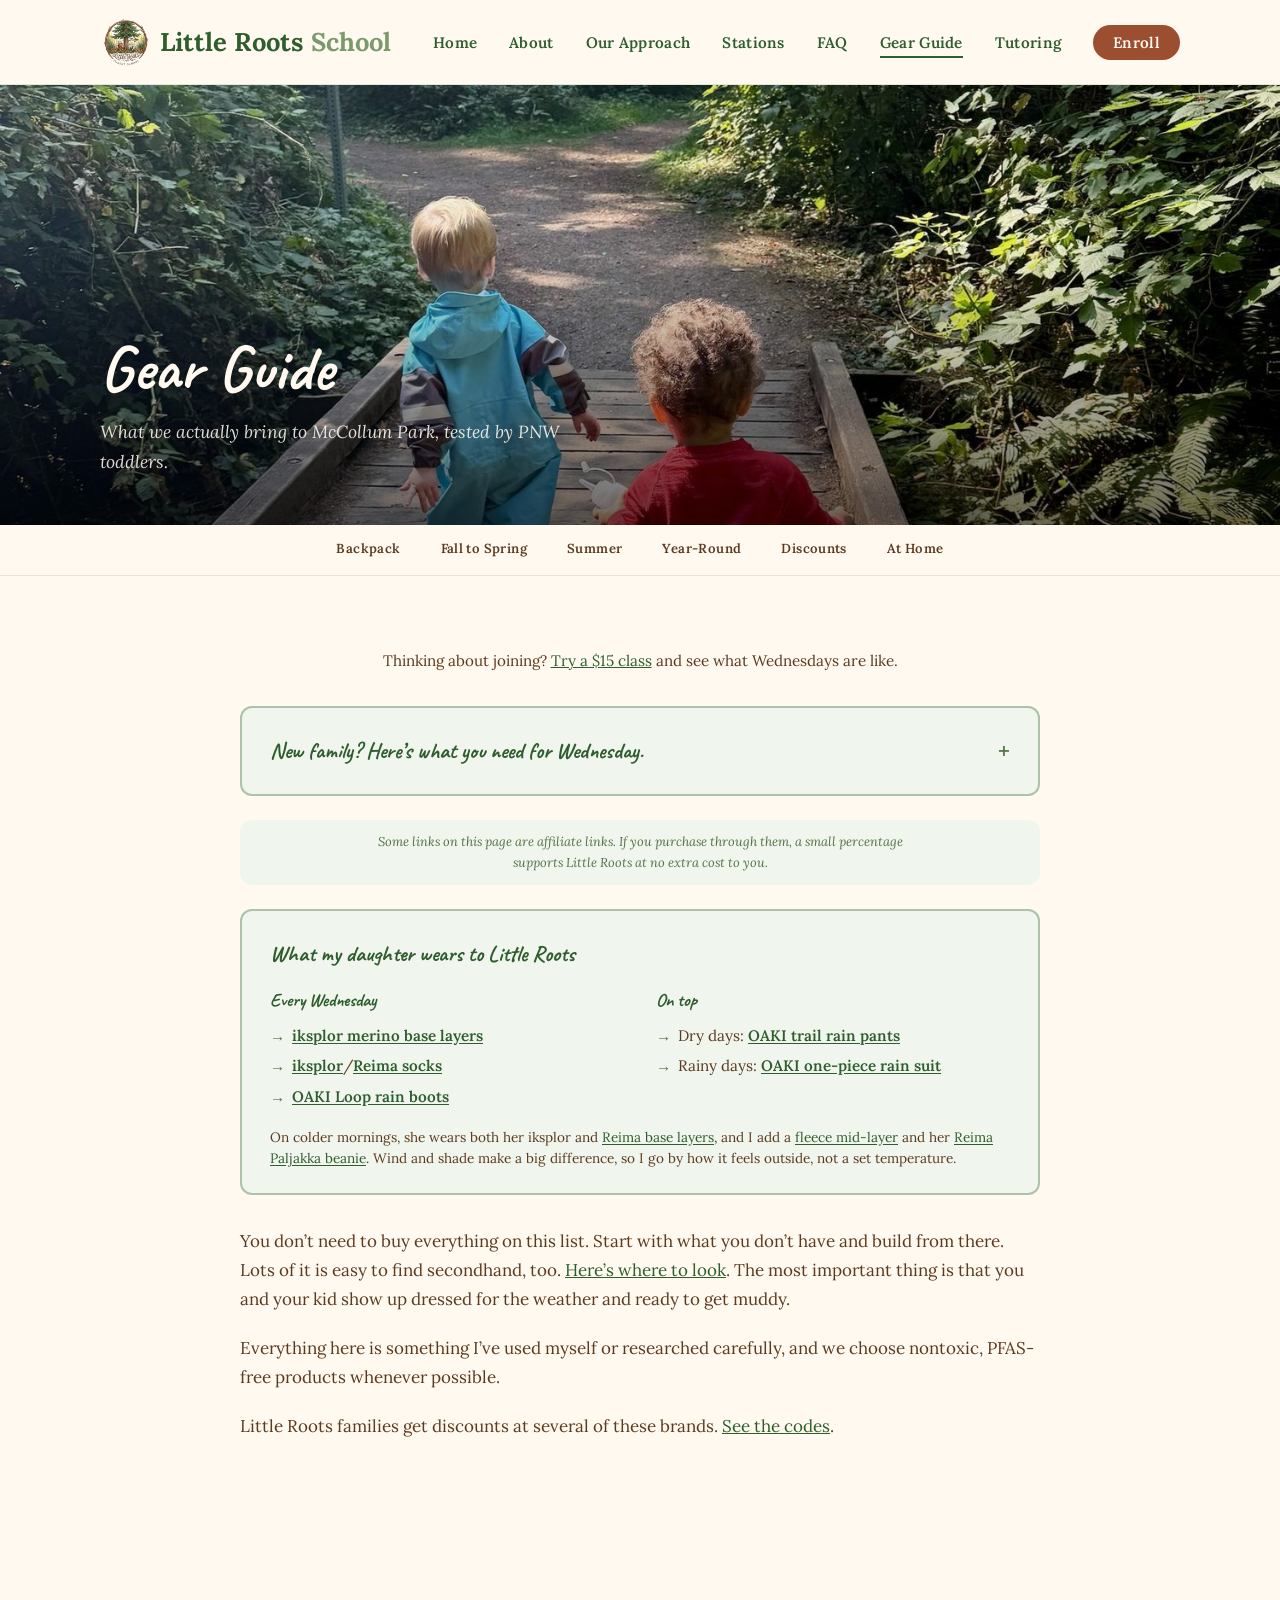
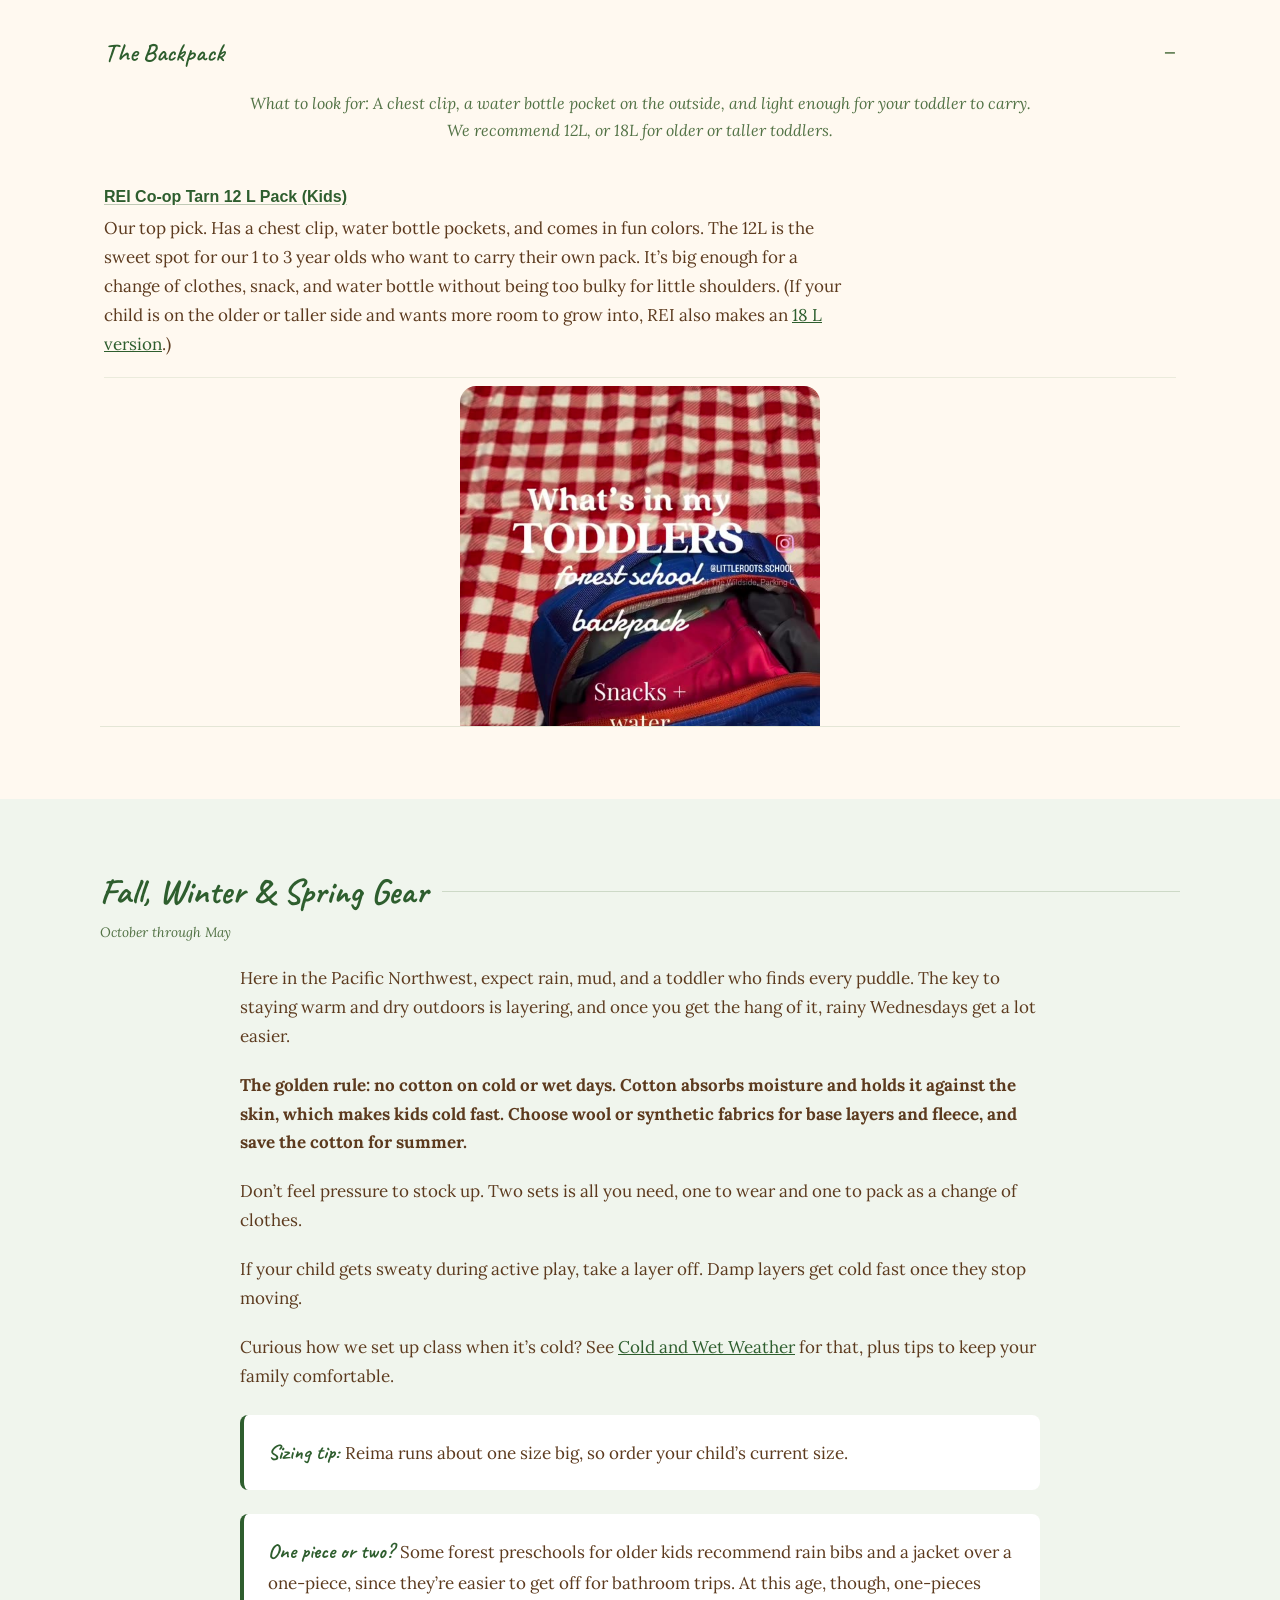
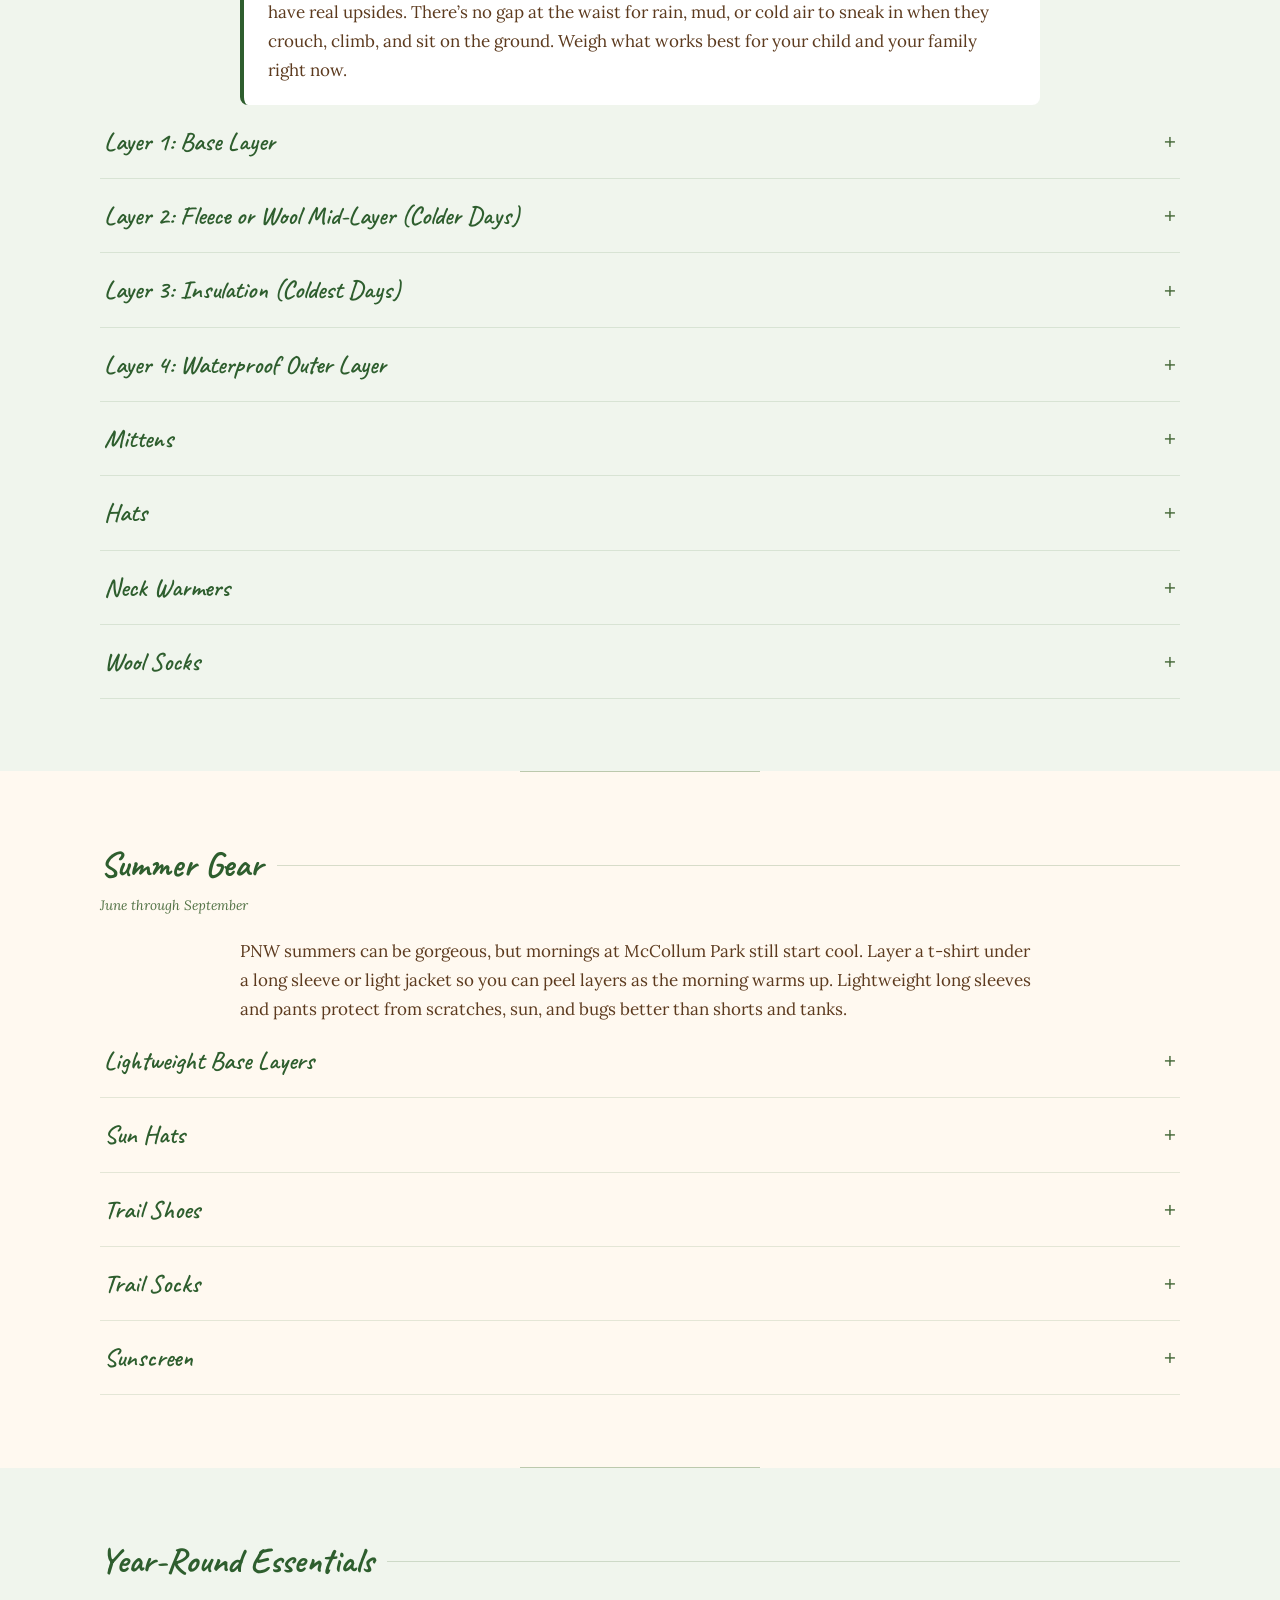
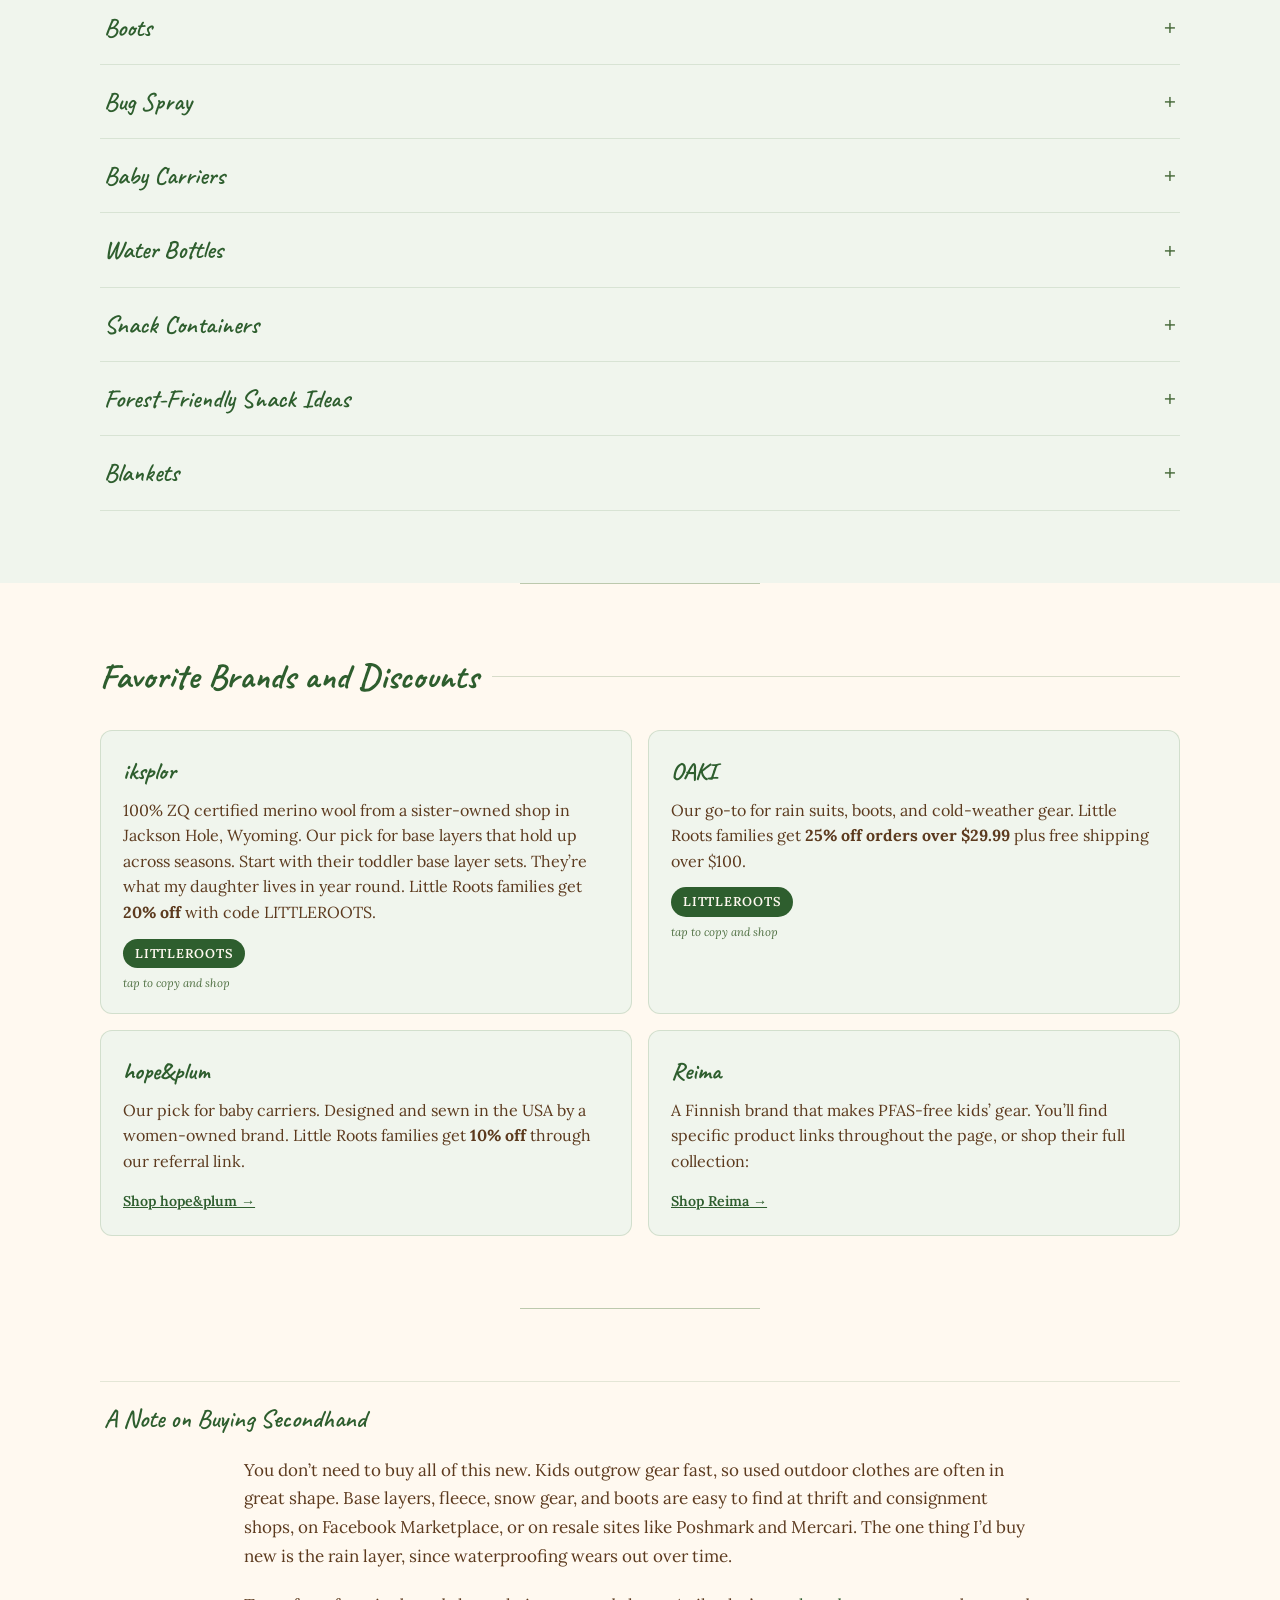
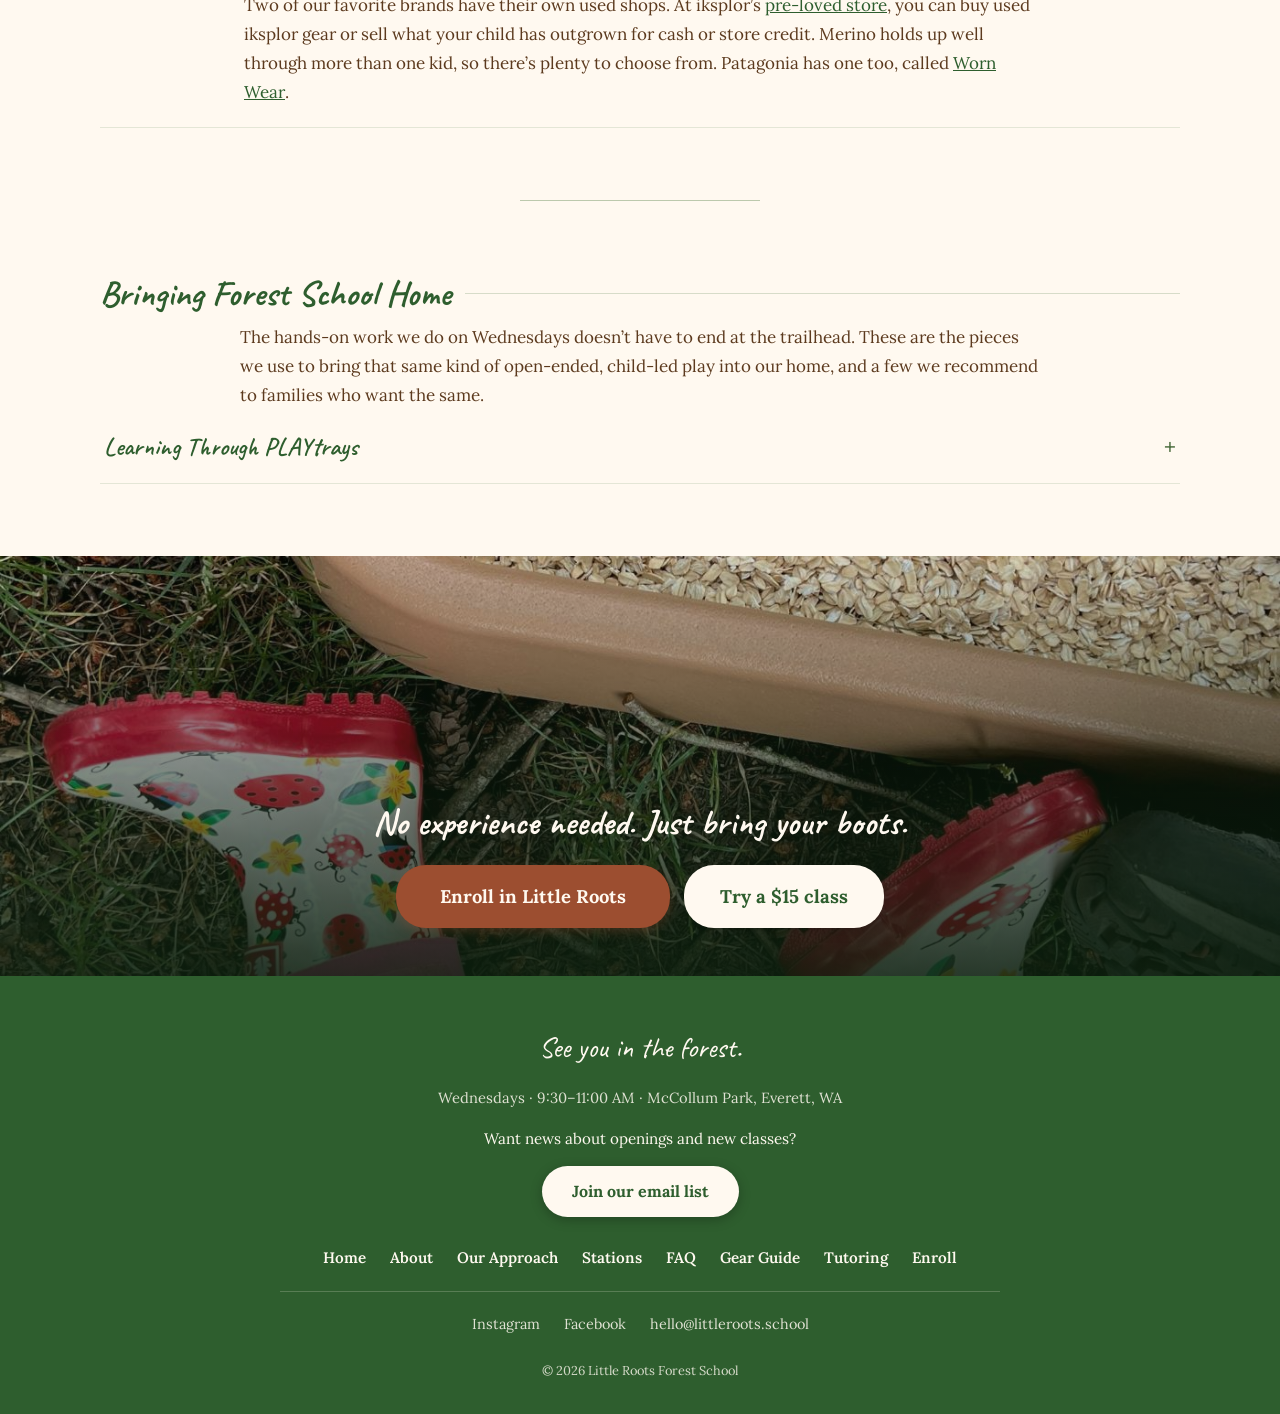
==== recommended/index.html @ 63330c28 "Add Tutoring to the top menu, hide forest class footer lines on the Tutoring page Co-Authored-By: Cl" ====
<!DOCTYPE html>
<html lang="en">
<head>
  <meta charset="UTF-8">
  <meta name="viewport" content="width=device-width, initial-scale=1.0">
  <title>Gear Guide | Little Roots Forest School</title>
  <meta name="description" content="A toddler gear guide for parents and caregivers: the rain suits, boots, and layers we use at forest school in Everett and the rainy PNW.">
  <meta property="og:title" content="Gear Guide | Little Roots Forest School">
  <meta property="og:description" content="A toddler gear guide for parents and caregivers: the rain suits, boots, and layers we use at forest school in Everett and the rainy PNW.">
  <meta property="og:url" content="https://www.littleroots.school/recommended/">
  <meta property="og:type" content="website">
  <meta property="og:image" content="https://www.littleroots.school/images/gear-link-preview.jpg">
  <meta property="og:image:width" content="1200">
  <meta property="og:image:height" content="630">
  <meta property="og:image:alt" content="Two toddlers in rain gear and boots walking across a wooden bridge on a forest trail">
  <meta name="twitter:card" content="summary_large_image">
  <meta name="twitter:title" content="Gear Guide | Little Roots Forest School">
  <meta name="twitter:description" content="A toddler gear guide for parents and caregivers: the rain suits, boots, and layers we use at forest school in Everett and the rainy PNW.">
  <meta name="twitter:image" content="https://www.littleroots.school/images/gear-link-preview.jpg">
  <link rel="preconnect" href="https://fonts.googleapis.com">
  <link rel="preconnect" href="https://fonts.gstatic.com" crossorigin>
  <link href="https://fonts.googleapis.com/css2?family=Caveat:wght@400;700&family=Lora:ital,wght@0,400;0,600;0,700;1,400&display=swap" rel="stylesheet">
  <link rel="icon" type="image/x-icon" href="/favicon.ico">
  <link rel="icon" type="image/png" sizes="32x32" href="/favicon-32x32.png">
  <link rel="icon" type="image/png" sizes="16x16" href="/favicon-16x16.png">
  <link rel="apple-touch-icon" sizes="180x180" href="/apple-touch-icon.png">
  <link rel="stylesheet" href="../css/style.css">
</head>
<body class="page-recommended">

  <a href="#main-content" class="skip-link">Skip to main content</a>

  <header class="site-header">
    <div class="container nav-wrapper">
      <a href="/" class="logo"><img src="../images/logo.png" alt="Little Roots Forest School logo" class="logo-img">Little Roots <span>School</span></a>
      <a href="/register.html" class="header-enroll">Enroll</a>
      <button class="hamburger" aria-label="Toggle menu" aria-expanded="false">
        <span></span>
        <span></span>
        <span></span>
      </button>
      <nav aria-label="Main navigation">
        <ul class="nav-links">
          <li><a href="/">Home</a></li>
          <li><a href="/about.html">About</a></li>
          <li><a href="/approach.html">Our Approach</a></li>
          <li><a href="/stations.html">Stations</a></li>
          <li><a href="/faq.html">FAQ</a></li>
          <li><a href="/recommended/" class="active" aria-current="page">Gear Guide</a></li>
          <li><a href="/tutoring.html">Tutoring</a></li>
          <li><a href="/register.html" class="nav-enroll">Enroll</a></li>
        </ul>
      </nav>
    </div>
  </header>

  <main id="main-content">

  <!-- Hero -->
  <section class="gear-hero">
    <picture>
      <source media="(max-width: 700px)" srcset="../images/gear-hero-trail-sm.jpg">
      <img
        src="../images/gear-hero-trail.jpg"
        alt="Two toddlers in rain gear and boots walking across a wooden bridge on a forest trail"
        class="gear-hero-img"
      >
    </picture>
    <div class="gear-hero-overlay"></div>
    <div class="container">
      <h1>Gear Guide</h1>
      <p class="subtitle">What we actually bring to McCollum Park, tested by PNW toddlers.</p>
    </div>
  </section>

  <nav class="quicknav" aria-label="Jump to section">
    <div class="container quicknav-inner">
      <a href="#the-backpack">Backpack</a>
      <a href="#fall-winter-spring">Fall to Spring</a>
      <a href="#summer">Summer</a>
      <a href="#year-round">Year-Round</a>
      <a href="#family-discounts">Discounts</a>
      <a href="#bringing-forest-school-home">At Home</a>
    </div>
  </nav>

  <!-- Intro -->
  <section class="section">
    <div class="container">
      <p class="gear-visitor-note">Thinking about joining? <a href="https://form.jotform.com/261978581507066" target="_blank" rel="noopener noreferrer">Try a $15 class<span class="sr-only"> (opens in new tab)</span></a> and see what Wednesdays are like.</p>
      <details class="gear-start-callout gear-new-family">
        <summary class="gear-start-callout-title">New family? Here&rsquo;s what you need for Wednesday.</summary>
        <p class="gear-checklist-label">What to wear</p>
        <ul>
          <li>Rain suit</li>
          <li>Rain boots</li>
          <li>Base layers in merino or synthetic, no cotton</li>
          <li>Warm hat and mittens on cold days</li>
        </ul>
        <p class="gear-checklist-label">In the backpack</p>
        <ul>
          <li>Full water bottle</li>
          <li>Nut-free snack</li>
          <li>Full change of clothes</li>
          <li>Two clean washcloths in a ziplock bag, for muddy or painty hands</li>
          <li>Diapers and wipes, or a pull-up and extra underwear if potty training</li>
          <li>Sunscreen and bug spray in warmer months</li>
          <li>Picnic or outdoor blanket</li>
        </ul>
        <p>Potty training? Our privacy tent has a children&rsquo;s potty, but I&rsquo;d still pack a pull-up just in case. Accidents are no fun outside, especially on cold days. I&rsquo;m always happy to talk through our setup and help make it work for your family.</p>
        <p>We bring everything else: art supplies, sensory materials, hand lenses, and books.</p>
      </details>
      <div class="gear-affiliate-note gear-affiliate-note--top">
        <p>Some links on this page are affiliate links. If you purchase through them, a small percentage supports Little Roots at no extra cost to you.</p>
      </div>
      <div class="gear-start-callout gear-outfit">
        <p class="gear-start-callout-title">What my daughter wears to Little Roots</p>
        <div class="gear-outfit-cols">
          <div>
          <p class="gear-checklist-label">Every Wednesday</p>
          <ul>
            <li><a href="https://alnk.to/aWHnj1K" target="_blank" rel="noopener noreferrer">iksplor merino base layers<span class="sr-only"> (opens in new tab)</span></a></li>
            <li><a href="https://alnk.to/6149Qdy" target="_blank" rel="noopener noreferrer">iksplor<span class="sr-only"> trail socks (opens in new tab)</span></a>/<a href="https://www.awin1.com/cread.php?awinmid=92285&awinaffid=2853489&ued=https%3A%2F%2Fus.reima.com%2Fproducts%2Fsocks-parit" target="_blank" rel="noopener noreferrer">Reima socks<span class="sr-only"> (opens in new tab)</span></a></li>
            <li><a href="https://oaki.com/collections/loop-boots" target="_blank" rel="noopener noreferrer">OAKI Loop rain boots<span class="sr-only"> (opens in new tab)</span></a></li>
          </ul>
          </div>
          <div>
          <p class="gear-checklist-label">On top</p>
          <ul>
            <li>Dry days: <a href="https://oaki.com/products/oakiwear-kids-trail-rain-pants-black" target="_blank" rel="noopener noreferrer">OAKI trail rain pants<span class="sr-only"> (opens in new tab)</span></a></li>
            <li>Rainy days: <a href="https://oaki.com/products/pu-rain-suit-sundance-yellow" target="_blank" rel="noopener noreferrer">OAKI one-piece rain suit<span class="sr-only"> (opens in new tab)</span></a></li>
          </ul>
          </div>
        </div>
        <p class="gear-outfit-note">On colder mornings, she wears both her iksplor and <a href="#reima-base-layer">Reima base layers</a>, and I add a <a href="#mid-layer">fleece mid-layer</a> and her <a href="#paljakka-beanie">Reima Paljakka beanie</a>. Wind and shade make a big difference, so I go by how it feels outside, not a set temperature.</p>
      </div>
      <div class="recommended-intro">
        <p>You don&rsquo;t need to buy everything on this list. Start with what you don&rsquo;t have and build from there. Lots of it is easy to find secondhand, too. <a href="#a-note-on-buying-secondhand">Here&rsquo;s where to look</a>. The most important thing is that you and your kid show up dressed for the weather and ready to get muddy.</p>
        <p>Everything here is something I&rsquo;ve used myself or researched carefully, and we choose nontoxic, PFAS-free products whenever possible.</p>
        <p>Little Roots families get discounts at several of these brands. <a href="#family-discounts">See the codes</a>.</p>
      </div>
    </div>
  </section>

  <!-- The Backpack -->
  <section class="section" id="the-backpack">
    <div class="container">
        <details class="faq-item" open>
          <summary class="faq-question">The Backpack</summary>
          <div class="faq-answer">
            <p class="look-for"><em>What to look for: A chest clip, a water bottle pocket on the outside, and light enough for your toddler to carry. We recommend 12L, or 18L for older or taller toddlers.</em></p>

            <div class="gear-product">
              <h3><a href="https://www.rei.com/product/234943/rei-co-op-tarn-12-pack-kids" target="_blank" rel="noopener noreferrer">REI Co-op Tarn 12 L Pack (Kids) <span class="sr-only">(opens in new tab)</span></a></h3>
              <p>Our top pick. Has a chest clip, water bottle pockets, and comes in fun colors. The 12L is the sweet spot for our 1 to 3 year olds who want to carry their own pack. It&rsquo;s big enough for a change of clothes, snack, and water bottle without being too bulky for little shoulders. (If your child is on the older or taller side and wants more room to grow into, REI also makes an <a href="https://www.rei.com/product/234944/rei-co-op-tarn-18-pack-kids" target="_blank" rel="noopener noreferrer">18 L version</a>.)</p>
            </div>

            <video class="gear-inline-photo" width="540" height="960" controls muted playsinline preload="none" poster="../images/backpack-video-poster.jpg" aria-label="What&rsquo;s in my daughter&rsquo;s forest school backpack: snacks and water, a rain suit, a change of clothes, a sun hat, changing supplies, bug spray and sunscreen, and washcloths">
              <source src="../videos/backpack.mp4" type="video/mp4">
            </video>
            <p class="gear-video-link"><a href="https://www.instagram.com/reel/Ddrgadnqo6U/" target="_blank" rel="noopener noreferrer">Watch on Instagram<span class="sr-only"> (opens in new tab)</span></a></p>

            <div class="tip-callout">
              <p><span class="tip-label">Tip:</span>Label everything with your child&rsquo;s name.</p>
            </div>
          </div>
        </details>
    </div>
  </section>

  <!-- Fall, Winter & Spring Gear -->
  <section class="section section--alt" id="fall-winter-spring">
    <div class="container">
      <div class="gear-section-label">
        <h2>Fall, Winter &amp; Spring Gear</h2>
      </div>
      <p class="gear-section-season">October through May</p>

      <div class="recommended-intro">
        <p>Here in the Pacific Northwest, expect rain, mud, and a toddler who finds every puddle. The key to staying warm and dry outdoors is layering, and once you get the hang of it, rainy Wednesdays get a lot easier.</p>
        <p><strong>The golden rule: no cotton on cold or wet days. Cotton absorbs moisture and holds it against the skin, which makes kids cold fast. Choose wool or synthetic fabrics for base layers and fleece, and save the cotton for summer.</strong></p>
        <p>Don&rsquo;t feel pressure to stock up. Two sets is all you need, one to wear and one to pack as a change of clothes.</p>
        <p>If your child gets sweaty during active play, take a layer off. Damp layers get cold fast once they stop moving.</p>
        <p>Curious how we set up class when it&rsquo;s cold? See <a href="/cold-weather">Cold and Wet Weather</a> for that, plus tips to keep your family comfortable.</p>
      </div>

      <div class="tip-callout gear-intro-tip gear-intro-tip--first">
        <p><span class="tip-label">Sizing tip:</span>Reima runs about one size big, so order your child&rsquo;s current size.</p>
      </div>

      <div class="tip-callout gear-intro-tip">
        <p><span class="tip-label">One piece or two?</span>Some forest preschools for older kids recommend rain bibs and a jacket over a one-piece, since they&rsquo;re easier to get off for bathroom trips. At this age, though, one-pieces have real upsides. There&rsquo;s no gap at the waist for rain, mud, or cold air to sneak in when they crouch, climb, and sit on the ground. Weigh what works best for your child and your family right now.</p>
      </div>

        <details class="faq-item" id="layer-1-base-layer">
          <summary class="faq-question">Layer 1: Base Layer</summary>
          <div class="faq-answer">
            <div class="recommended-intro">
              <p>Merino wool is our favorite here. It regulates temperature, wicks moisture, and stays warm even when wet.</p>
            </div>

            <p class="look-for"><em>What to look for: Merino wool or synthetic, like polyester. OEKO-TEX certified is ideal. Long cuffs give them room to grow.</em></p>

            <div class="gear-product">
              <h3><a href="https://alnk.to/aWHnj1K" target="_blank" rel="noopener noreferrer">iksplor Merino Wool Base Layers <span class="sr-only">(opens in new tab)</span></a></h3>
              <p>This is what my daughter wears under everything. Long limbs and thumbholes mean you get extra wear out of one size. They also make adult merino layers, so you can layer up the same way your little one does.</p>
            </div>

            <div class="gear-product" id="reima-base-layer">
              <h3><a href="https://www.awin1.com/cread.php?awinmid=92285&awinaffid=2853489&ued=https%3A%2F%2Fus.reima.com%2Fproducts%2Fthermal-base-layer-set-moomin-trivsam" target="_blank" rel="noopener noreferrer">Reima Moomin Trivsam Base Layer Set <span class="sr-only">(opens in new tab)</span></a></h3>
              <p>A toddler top and bottoms in a merino wool and lyocell blend. My daughter wears this on colder mornings along with her iksplor layers.</p>
            </div>
          </div>
        </details>

        <details class="faq-item" id="layer-2-fleece-mid-layer">
          <summary class="faq-question" id="mid-layer">Layer 2: Fleece or Wool Mid-Layer (Colder Days)</summary>
          <div class="faq-answer">
            <p class="look-for"><em>What to look for: Fleece or wool, no cotton sweatshirts. Jackets that zip up the front are easiest for toddlers. Easy to find secondhand since kids grow out of them fast.</em></p>

            <div class="gear-product">
              <h3><a href="https://www.patagonia.com/shop/kids-baby/fleece" target="_blank" rel="noopener noreferrer">Patagonia Synchilla Fleece and Baby Shearling Overalls <span class="sr-only">(opens in new tab)</span></a></h3>
              <p>What my daughter and I both wear on cold mornings. My own Synchilla has made it through about ten years of fall and winter, so I don&rsquo;t mind paying more for this one. My daughter wears an older version of the <a href="https://www.patagonia.com/product/baby-shearling-overalls/61440.html" target="_blank" rel="noopener noreferrer">Baby Shearling Overalls<span class="sr-only"> (opens in new tab)</span></a>, soft recycled fleece with a center zip and elastic leg cuffs. Made in a Fair Trade Certified factory, and baby sizes start at newborn. The overalls are sleeveless, so on colder days add a fleece jacket over them. The Patagonia link above shows all their kids fleece, jackets included.</p>
            </div>

            <img src="../images/patagonia-overalls-trail.jpg" alt="My daughter in her green Patagonia fleece overalls over a long sleeve shirt, holding on to the supply wagon on the trail" class="gear-inline-photo" width="800" height="1000" loading="lazy">

            <div class="gear-product">
              <h3><a href="https://www.awin1.com/cread.php?awinmid=92285&awinaffid=2853489&ued=https%3A%2F%2Fus.reima.com%2Fproducts%2Ffleece-overall-tahti" target="_blank" rel="noopener noreferrer">Reima Tahti Fleece Jumpsuit <span class="sr-only">(opens in new tab)</span></a></h3>
              <p>If I were buying new, this is what I&rsquo;d get. A one piece fleece that goes under the rain suit on cold mornings, with a full zip and a chin guard so the zipper doesn&rsquo;t rub. Sizes run from 9 months to 3T. The same fleece also comes as a separate top and bottoms, the <a href="https://www.awin1.com/cread.php?awinmid=92285&awinaffid=2853489&ued=https%3A%2F%2Fus.reima.com%2Fproducts%2Ffleece-set-tahto" target="_blank" rel="noopener noreferrer">Tahto Knit Fleece Set<span class="sr-only"> (opens in new tab)</span></a>, which is a good pick if your child is potty training since the bottoms come off on their own.</p>
            </div>
          </div>
        </details>

        <details class="faq-item" id="layer-3-insulation">
          <summary class="faq-question">Layer 3: Insulation (Coldest Days)</summary>
          <div class="faq-answer">
            <div class="recommended-intro">
              <p>A puffy jacket or snow pants over the fleece, under the rain layer. You may not need this layer until November or December, but on the coldest mornings, it makes all the difference.</p>
            </div>

            <p class="look-for"><em>What to look for: Down or synthetic puffy jacket, snow pants or snow suit for the coldest stretches. If it&rsquo;s not labeled waterproof, it goes under the rain layer. Check thrift stores for snow gear since kids outgrow it quickly.</em></p>

            <div class="gear-product">
              <h3><a href="https://oaki.com/products/oaki-snow-suit-kids-toddler-snowsuit-sundance-yellow" target="_blank" rel="noopener noreferrer">OAKI Snow Suit <span class="sr-only">(opens in new tab)</span></a></h3>
              <p>One piece means no gap between jacket and pants when kids are climbing and rolling around. It&rsquo;s rated to about 18&deg;F below zero, and the grow-fit design buys you at least an extra season before sizing up.</p>
            </div>

            <div class="gear-product">
              <h3><a href="https://www.awin1.com/cread.php?awinmid=92285&awinaffid=2853489&ued=https%3A%2F%2Fus.reima.com%2Fcollections%2Finsulated-jackets" target="_blank" rel="noopener noreferrer">Reima Toddler Winter Jackets <span class="sr-only">(opens in new tab)</span></a></h3>
              <p>A good fit for layering, and they hold up well to repeated use.</p>
            </div>
          </div>
        </details>

        <details class="faq-item" id="layer-4-waterproof-outer-layer">
          <summary class="faq-question">Layer 4: Waterproof Outer Layer</summary>
          <div class="faq-answer">
            <div class="recommended-intro">
              <p>This is the most important layer and the one we&rsquo;d recommend buying new. Used waterproofing can break down over time, and a leaky rain jacket on a PNW morning is miserable for everyone. Buy it big enough to fit all your other layers underneath.</p>
              <p>Every brand below is PVC-free, and we choose PFAS-free whenever possible.</p>
            </div>

            <p class="look-for"><em>What to look for: PU coated (not PVC) with sealed seams. Buy one size up so the other layers fit underneath. The exception is Reima, which already runs big, so order your child&rsquo;s current size.</em></p>

            <div class="gear-product">
              <h3><a href="https://oaki.com/products/pu-rain-suit-sundance-yellow" target="_blank" rel="noopener noreferrer">OAKI One-Piece Rain Suit <span class="sr-only">(opens in new tab)</span></a></h3>
              <p>A one-piece is fantastic for younger toddlers because there&rsquo;s no gap at the waist for water to sneak in. Comes in tons of colors and is a forest school staple. (OAKI also makes <a href="https://oaki.com/products/kids-shell-rain-jacket-orange" target="_blank" rel="noopener noreferrer">separate rain jackets</a> if you&rsquo;d rather pair them with your own rain pants.)</p>
            </div>

            <div class="gear-product">
              <h3><a href="https://www.awin1.com/cread.php?awinmid=92285&awinaffid=2853489&ued=https%3A%2F%2Fus.reima.com%2Fproducts%2Frain-pants-lammikko" target="_blank" rel="noopener noreferrer">Reima Lammikko Rain Bibs <span class="sr-only">(opens in new tab)</span></a></h3>
              <p>Rain pants with suspenders and a high waist, so there&rsquo;s no gap when they sit down in a puddle. They cover more than rain pants and are easier to get off than a one piece. Pair with any rain jacket.</p>
            </div>

            <div class="gear-product">
              <h3><a href="https://oaki.com/products/oakiwear-kids-trail-rain-pants-black" target="_blank" rel="noopener noreferrer">OAKI Trail Rain Pants <span class="sr-only">(opens in new tab)</span></a></h3>
              <p>What my daughter wears most days when it&rsquo;s not raining. When she sits on wet ground or spills her water, she stays dry.</p>
            </div>

            <img src="../images/trail-pants-painting.jpg" alt="My daughter painting on cardboard at the art station, wearing her pink OAKI trail rain pants over her base layers, with her green fleece overalls and ladybug rain boots" class="gear-inline-photo" width="800" height="1000" loading="lazy">

            <div class="gear-product">
              <h3><a href="https://thermkids.com/collections/splashmagic-jackets" target="_blank" rel="noopener noreferrer">Therm Kids Rain Jacket <span class="sr-only">(opens in new tab)</span></a></h3>
              <p>Made from 100% recycled fabrics. Their SplashMagic prints appear when the jacket gets wet, which is basically the coolest thing ever for a toddler in the rain.</p>
            </div>

            <div class="tip-callout">
              <p><span class="tip-label">Color tip:</span>We recommend bright colors. They help your brain quickly scan for your child and spot them among the other kids and the forest.</p>
            </div>

            <div class="tip-callout">
              <p><span class="tip-label">Pro tip:</span>Pull rain pants OVER the boots, not tucked in. Trust us on this one.</p>
            </div>
          </div>
        </details>

        <details class="faq-item" id="mittens">
          <summary class="faq-question">Mittens</summary>
          <div class="faq-answer">
            <p class="look-for"><em>What to look for: Waterproof, with cuffs big enough to go over the jacket sleeves.</em></p>

            <div class="gear-product">
              <h3><a href="https://www.awin1.com/cread.php?awinmid=92285&awinaffid=2853489&ued=https%3A%2F%2Fus.reima.com%2Fproducts%2Freimatec-mittens-tepas&platform=sl" target="_blank" rel="noopener noreferrer">Reima Reimatec Tepas Mittens <span class="sr-only">(opens in new tab)</span></a></h3>
              <p>Waterproof and warm. A long zipper opens them wide so they&rsquo;re easy to get on, and the long cuffs go over coat sleeves. Mittens are so much easier than gloves at this age: no coaxing tiny fingers into the right holes.</p>
            </div>

            <div class="gear-product">
              <h3><a href="https://www.awin1.com/cread.php?awinmid=92285&awinaffid=2853489&ued=https%3A%2F%2Fus.reima.com%2Fproducts%2Frain-mittens-puro" target="_blank" rel="noopener noreferrer">Reima Puro Rubber Rain Mittens <span class="sr-only">(opens in new tab)</span></a></h3>
              <p>Fully waterproof rubber mittens with welded seams and a soft knit lining, for heavy rain and wet play. Sizes start at 6 to 18 months. They run big, so size down.</p>
            </div>

            <div class="gear-product" id="slim-mittens">
              <h3><a href="https://www.awin1.com/cread.php?awinmid=92285&awinaffid=2853489&ued=https%3A%2F%2Fus.reima.com%2Fproducts%2Ffleece-mittens-tumpus-1" target="_blank" rel="noopener noreferrer">Reima Tumpus Fleece Mittens<span class="sr-only"> (opens in new tab)</span></a> or <a href="https://www.awin1.com/cread.php?awinmid=92285&awinaffid=2853489&ued=https%3A%2F%2Fus.reima.com%2Fproducts%2Fmittens-knitted-eino-1" target="_blank" rel="noopener noreferrer">Eino Merino Wool Mittens<span class="sr-only"> (opens in new tab)</span></a></h3>
              <p>Slim mittens for the stations. Bulky waterproof mittens make it hard to scoop, pour, or squish playdough, and a thinner pair lets little hands keep working without getting cold. Tumpus are soft, quick-drying fleece, and Eino are a light merino wool knit. Neither is waterproof on its own, so on wet days slip them under the Puro rain mittens. Sizes start at 6 months.</p>
            </div>
          </div>
        </details>

        <details class="faq-item" id="hats">
          <summary class="faq-question">Hats</summary>
          <div class="faq-answer">
            <p class="look-for"><em>What to look for: Fleece or wool, with ties or a snug fit so it stays on.</em></p>

            <div class="gear-product" id="paljakka-beanie">
              <h3><a href="https://www.awin1.com/cread.php?awinmid=92285&awinaffid=2853489&ued=https%3A%2F%2Fus.reima.com%2Fproducts%2Fbeanie-paljakka-2" target="_blank" rel="noopener noreferrer">Reima Paljakka Beanie <span class="sr-only">(opens in new tab)</span></a></h3>
              <p>What my daughter wears on the coldest days. A merino wool blend with a fleece lining and ties to keep it on.</p>
            </div>

            <div class="gear-product">
              <h3><a href="https://alnk.to/cHQXsKJ" target="_blank" rel="noopener noreferrer">iksplor Merino Wool Beanie <span class="sr-only">(opens in new tab)</span></a></h3>
              <p>A lighter, classic beanie. Slim enough to fit under a rain hood, and soft enough that toddlers actually leave it on. Sized from newborn through adult, so you can match.</p>
            </div>
          </div>
        </details>

        <details class="faq-item" id="neck-warmers">
          <summary class="faq-question">Neck Warmers</summary>
          <div class="faq-answer">
            <div class="gear-product">
              <h3><a href="https://www.awin1.com/cread.php?awinmid=92285&awinaffid=2853489&ued=https%3A%2F%2Fus.reima.com%2Fsearch%3Fquery%3DNeck" target="_blank" rel="noopener noreferrer">Reima Neck Warmers <span class="sr-only">(opens in new tab)</span></a></h3>
              <p>Reima has several neck warmer options, so you can pick the warmth and style that fits your child. A neck warmer is so much easier than a scarf for toddlers: it pulls right on, stays put, and has no loose ends to trip on or tug.</p>
            </div>
          </div>
        </details>

        <details class="faq-item" id="wool-socks">
          <summary class="faq-question">Wool Socks</summary>
          <div class="faq-answer">
            <div class="recommended-intro">
              <p><a href="https://alnk.to/6149Qdy" target="_blank" rel="noopener noreferrer">iksplor Natural Fiber Trail Socks (2 Pack)<span class="sr-only"> (opens in new tab)</span></a> and the Reima Parit socks below are our top picks. My daughter wears both. Avoid cotton socks on cold or wet days.</p>
              <p>Boots should have a little wiggle room with wool socks on. Tight boots make cold toes.</p>
            </div>

            <div class="gear-product">
              <h3><a href="https://www.awin1.com/cread.php?awinmid=92285&awinaffid=2853489&ued=https%3A%2F%2Fus.reima.com%2Fproducts%2Fsocks-parit" target="_blank" rel="noopener noreferrer">Reima Parit Wool Socks (2 Pack) <span class="sr-only">(opens in new tab)</span></a></h3>
              <p>A soft merino wool blend that fits snug inside rain boots on chilly days. My daughter wears these too.</p>
            </div>
          </div>
        </details>
    </div>
  </section>

  <hr class="section-divider" aria-hidden="true">

  <!-- Summer Gear -->
  <section class="section" id="summer">
    <div class="container">
      <div class="gear-section-label">
        <h2>Summer Gear</h2>
      </div>
      <p class="gear-section-season">June through September</p>

      <div class="recommended-intro">
        <p>PNW summers can be gorgeous, but mornings at McCollum Park still start cool. Layer a t-shirt under a long sleeve or light jacket so you can peel layers as the morning warms up. Lightweight long sleeves and pants protect from scratches, sun, and bugs better than shorts and tanks.</p>
      </div>

        <details class="faq-item" id="lightweight-base-layers">
          <summary class="faq-question">Lightweight Base Layers</summary>
          <div class="faq-answer">
            <p>A lightweight merino base layer is one of the best things your kid can wear in summer. It breathes well as the morning warms up and gives some protection from the sun.</p>
            <p class="look-for"><em>What to look for: Thin, lightweight merino wool. OEKO-TEX certified is ideal.</em></p>

            <div class="gear-product">
              <h3><a href="https://alnk.to/aWHnj1K" target="_blank" rel="noopener noreferrer">iksplor Lightweight Merino Base Layers <span class="sr-only">(opens in new tab)</span></a></h3>
              <p>Their lightweight knit (around 150gsm) is our pick for summer.</p>
            </div>
          </div>
        </details>

        <details class="faq-item" id="sun-hats">
          <summary class="faq-question">Sun Hats</summary>
          <div class="faq-answer">
            <p class="look-for"><em>What to look for: A wide brim that covers the neck, UPF 50+, and a chin strap so it stays on.</em></p>

            <div class="gear-product">
              <h3><a href="https://janandjul.com/product-category/accessories/kids-summer-accessories/kids-sun-hats/" target="_blank" rel="noopener noreferrer">Jan &amp; Jul Cotton Floppy Sun Hat <span class="sr-only">(opens in new tab)</span></a></h3>
              <p>Cotton, with sun protection that comes from the fabric itself and a chin strap to keep it on. You can buy a size up and tighten the drawstring, so it lasts more than one summer.</p>
            </div>
          </div>
        </details>

        <details class="faq-item" id="trail-shoes">
          <summary class="faq-question">Trail Shoes</summary>
          <div class="faq-answer">
            <p class="look-for"><em>What to look for: Closed toes, good grip, and easy for toddlers to put on, like Velcro or pull tabs. No Crocs or flip flops on the trail.</em></p>

            <div class="gear-product">
              <h3><a href="https://www.awin1.com/cread.php?awinmid=92285&awinaffid=2853489&ued=https%3A%2F%2Fus.reima.com%2Fproducts%2Freimatec-barefoot-shoes-tepastelu-1%3FcolorId%3D085A" target="_blank" rel="noopener noreferrer">Reima Tepastelu Toddler Waterproof Barefoot Shoes <span class="sr-only">(opens in new tab)</span></a></h3>
              <p>These are what my daughter wears. They&rsquo;re waterproof, with a wide toe box and a thin, flexible sole so they can feel the ground they&rsquo;re walking on. The Velcro strap is easy for toddlers to do themselves.</p>
            </div>

            <div class="gear-product">
              <h3><a href="https://www.awin1.com/cread.php?awinmid=92285&awinaffid=2853489&ued=https%3A%2F%2Fus.reima.com%2Fproducts%2Fsandals-lomalla%3FcolorId%3D4250" target="_blank" rel="noopener noreferrer">Reima Lomalla Toddler Sandals <span class="sr-only">(opens in new tab)</span></a></h3>
              <p>Lightweight closed-toe sandal for warmer days. Free of fluorocarbons and PVC. Good when they want something more open but you still want toe coverage on the trail.</p>
            </div>
          </div>
        </details>

        <details class="faq-item" id="trail-socks">
          <summary class="faq-question">Trail Socks</summary>
          <div class="faq-answer">
            <p>Wet cotton socks are how blisters happen. Look for wool or wool-blend socks that wick moisture and stay put inside shoes.</p>
            <p class="look-for"><em>What to look for: Merino wool blend, no slipping inside shoes.</em></p>

            <div class="gear-product">
              <h3><a href="https://alnk.to/6149Qdy" target="_blank" rel="noopener noreferrer">iksplor Natural Fiber Trail Socks (2 Pack) <span class="sr-only">(opens in new tab)</span></a></h3>
              <p>Merino wool socks in kid and adult sizes. They actually stay up and dry fast when feet get wet.</p>
            </div>
          </div>
        </details>

        <details class="faq-item" id="sunscreen">
          <summary class="faq-question">Sunscreen</summary>
          <div class="faq-answer">
            <p class="look-for"><em>What to look for: A mineral sunscreen (zinc oxide) with no added fragrance, SPF 30 or higher. Put it on before you arrive. We can&rsquo;t apply products to your child, but you&rsquo;re welcome to reapply during class.</em></p>

            <div class="gear-product">
              <h3><a href="https://www.babobotanicals.com/products/baby-skin-mineral-sunscreen-spf-50-3-oz" target="_blank" rel="noopener noreferrer">Babo Botanicals Sensitive Baby Mineral Sunscreen Lotion SPF 50 <span class="sr-only">(opens in new tab)</span></a></h3>
              <p>This is what we use. It&rsquo;s zinc only with no fragrance, and safe for babies 6 months and up. It also comes in a <a href="https://www.babobotanicals.com/products/new-fragrance-free-spf-50-baby-face-mineral-sunscreen-stick-0-6-oz" target="_blank" rel="noopener noreferrer">stick<span class="sr-only"> (opens in new tab)</span></a>.</p>
            </div>
          </div>
        </details>

    </div>
  </section>

  <hr class="section-divider" aria-hidden="true">

  <!-- Year-Round Essentials -->
  <section class="section section--alt" id="year-round">
    <div class="container">
      <div class="gear-section-label">
        <h2>Year-Round Essentials</h2>
      </div>

        <details class="faq-item" id="boots">
          <summary class="faq-question">Boots</summary>
          <div class="faq-answer">
            <p class="look-for"><em>What to look for: Natural rubber (not PVC), good grip, easy to pull on and off, wide enough for socks.</em></p>

            <div class="gear-product">
              <h3><a href="https://oaki.com/collections/loop-boots" target="_blank" rel="noopener noreferrer">OAKI Kids Loop Rain Boots <span class="sr-only">(opens in new tab)</span></a></h3>
              <p>Natural rubber, BPA-free, easy to pull on. They match the OAKI rain suits if you want a coordinated look. (OAKI also makes <a href="https://oaki.com/collections/snow-boots" target="_blank" rel="noopener noreferrer">snow boots</a> for the coldest months.)</p>
            </div>

            <div class="tip-callout">
              <p><span class="tip-label">PNW tip:</span> McCollum Park mornings can be wet any month of the year. Keep a pair of boots in the car even on sunny days, or skip the trail shoes altogether and just make boots their default footwear for Wednesday.</p>
            </div>
          </div>
        </details>

        <details class="faq-item" id="bug-spray">
          <summary class="faq-question">Bug Spray</summary>
          <div class="faq-answer">
            <p class="look-for"><em>What to look for: No DEET, and safe for babies 6 months and up.</em></p>

            <div class="gear-product">
              <h3><a href="https://www.badgerbalm.com/products/anti-bug-shake-spray" target="_blank" rel="noopener noreferrer">Badger Anti-Bug Shake &amp; Spray <span class="sr-only">(opens in new tab)</span></a></h3>
              <p>This is what we use. It&rsquo;s made with plant oils like citronella and rosemary instead of DEET. It also comes as a <a href="https://www.badgerbalm.com/products/bug-repellent-balm-stick" target="_blank" rel="noopener noreferrer">balm stick<span class="sr-only"> (opens in new tab)</span></a>.</p>
            </div>
          </div>
        </details>

        <details class="faq-item" id="baby-carriers">
          <summary class="faq-question">Baby Carriers</summary>
          <div class="faq-answer">
            <div class="recommended-intro">
              <p>If you have a younger sibling tagging along or think a carrier would be handy for your toddler throughout class, here&rsquo;s the one I use, plus a ring sling from the same brand.</p>
              <p>I bring my hope&amp;plum Lark to every session. It lives in my Little Roots backpack and comes out when my daughter wants to be held while I&rsquo;m hauling bins and setting up stations. If you have a baby in tow or a toddler who needs a quick snuggle break, a good carrier makes forest school mornings so much easier.</p>
            </div>

            <img src="../images/carrier-lark.jpg" alt="Mattison wearing her daughter in her hope&amp;plum Lark carrier, ready for a forest school morning" class="gear-inline-photo" width="800" height="1000" loading="lazy">

            <div class="gear-product">
              <h3><a href="https://www.hopeandplum.co/LITTLEROOTS" target="_blank" rel="noopener noreferrer">hope&amp;plum Lark Baby Carrier <span class="sr-only">(opens in new tab)</span></a></h3>
              <p>This is the one I use. It buckles on and carries on your front or back. The Baby Lark fits 10 to 45 pounds and the Kid Lark fits 25 to 65 pounds.</p>
            </div>

            <div class="gear-product">
              <h3><a href="https://www.hopeandplum.co/LITTLEROOTS" target="_blank" rel="noopener noreferrer">hope&amp;plum Ring Sling <span class="sr-only">(opens in new tab)</span></a></h3>
              <p>Quick to get on and off, which helps if your child goes up and down a lot between stations. Fits 7 to 35 pounds.</p>
            </div>
          </div>
        </details>

        <details class="faq-item" id="water-bottles">
          <summary class="faq-question">Water Bottles</summary>
          <div class="faq-answer">
            <p class="look-for"><em>What to look for: Stainless steel, with a lid your toddler can open.</em></p>

            <div class="tip-callout">
              <p><span class="tip-label">Cold months tip:</span>Fill a thermos-style bottle with warm water or warm milk. I recommend testing it at home a few times so they are used to it. Fill it warm, not hot, since insulated bottles keep drinks hot for hours.</p>
            </div>
          </div>
        </details>

        <details class="faq-item" id="snack-containers">
          <summary class="faq-question">Snack Containers</summary>
          <div class="faq-answer">
            <p class="look-for"><em>What to look for: Stainless steel or silicone, easy for toddlers to open on their own, and a lid that won&rsquo;t spill in the backpack. Remember: all snacks must be nut-free.</em></p>

            <div class="gear-product">
              <h3><a href="https://elkandfriends.com/products/stainless-steel-snack-cups-3" target="_blank" rel="noopener noreferrer">Elk and Friends Stainless Steel Snack Cups <span class="sr-only">(opens in new tab)</span></a></h3>
              <p>This is what we use. Stainless steel with a soft silicone lid toddlers can reach into, plus a travel lid that seals for the backpack.</p>
            </div>
          </div>
        </details>

        <details class="faq-item" id="forest-friendly-snack-ideas">
          <summary class="faq-question">Forest-Friendly Snack Ideas</summary>
          <div class="faq-answer">
            <div class="recommended-intro">
              <p>The best forest school snacks are nut-free, easy to eat with muddy hands, and won&rsquo;t melt or crumble everywhere. Some favorites: banana, blueberries cut in half, squeeze pouches, shredded cheese, crackers, puffs, dried fruit, hard-boiled egg, rice cakes, and yogurt melts.</p>
              <p>A ziplock bag with a mix of things works fine. Each family brings their own. We don&rsquo;t share food between families.</p>
            </div>
          </div>
        </details>

        <details class="faq-item" id="blankets">
          <summary class="faq-question">Blankets</summary>
          <div class="faq-answer">
            <div class="recommended-intro">
              <p>Picnic or outdoor blankets work great. Families like to set them up when they arrive as a &ldquo;home base&rdquo; so it&rsquo;s ready for them when it&rsquo;s snack and circle time. One with a waterproof backing keeps everyone dry on wet mornings.</p>
            </div>
          </div>
        </details>

    </div>
  </section>

  <hr class="section-divider" aria-hidden="true">

  <!-- Family Discounts -->
  <section class="section" id="family-discounts">
    <div class="container">
      <div class="gear-section-label">
        <h2>Favorite Brands and Discounts</h2>
      </div>
      <div class="gear-partners">
        <div class="gear-partner-card">
          <span class="gear-partner-name">iksplor</span>
          <p>100% ZQ certified merino wool from a sister-owned shop in Jackson Hole, Wyoming. Our pick for base layers that hold up across seasons. Start with their toddler base layer sets. They&rsquo;re what my daughter lives in year round. Little Roots families get <strong>20% off</strong> with code LITTLEROOTS.</p>
          <a href="https://alnk.to/aWHnj1K" target="_blank" rel="noopener noreferrer" class="gear-partner-code">LITTLEROOTS</a>
          <span class="gear-partner-code-hint">tap to copy and shop</span>
        </div>
        <div class="gear-partner-card">
          <span class="gear-partner-name">OAKI</span>
          <p>Our go-to for rain suits, boots, and cold-weather gear. Little Roots families get <strong>25% off orders over $29.99</strong> plus free shipping over $100.</p>
          <a href="https://oaki.com/" target="_blank" rel="noopener noreferrer" class="gear-partner-code">LITTLEROOTS</a>
          <span class="gear-partner-code-hint">tap to copy and shop</span>
        </div>
        <div class="gear-partner-card">
          <span class="gear-partner-name">hope&amp;plum</span>
          <p>Our pick for baby carriers. Designed and sewn in the USA by a women-owned brand. Little Roots families get <strong>10% off</strong> through our referral link.</p>
          <a href="https://www.hopeandplum.co/LITTLEROOTS" target="_blank" rel="noopener noreferrer" class="gear-partner-link">Shop hope&amp;plum &rarr;</a>
        </div>
        <div class="gear-partner-card">
          <span class="gear-partner-name">Reima</span>
          <p>A Finnish brand that makes PFAS-free kids&rsquo; gear. You&rsquo;ll find specific product links throughout the page, or shop their full collection:</p>
          <a href="https://www.awin1.com/cread.php?awinmid=92285&awinaffid=2853489&ued=https%3A%2F%2Fus.reima.com%2F%3Ff%3Dtrue" target="_blank" rel="noopener" class="gear-partner-link">Shop Reima &rarr;</a>
        </div>
      </div>
    </div>
  </section>

  <hr class="section-divider" aria-hidden="true">

  <!-- Buying Secondhand -->
  <section class="section">
    <div class="container">
      <div class="gear-note" id="a-note-on-buying-secondhand">
        <h3>A Note on Buying Secondhand</h3>
        <div class="recommended-intro">
          <p>You don&rsquo;t need to buy all of this new. Kids outgrow gear fast, so used outdoor clothes are often in great shape. Base layers, fleece, snow gear, and boots are easy to find at thrift and consignment shops, on Facebook Marketplace, or on resale sites like Poshmark and Mercari. The one thing I&rsquo;d buy new is the rain layer, since waterproofing wears out over time.</p>
          <p>Two of our favorite brands have their own used shops. At iksplor&rsquo;s <a href="https://iksplor.com/collections/pre-loved" target="_blank" rel="noopener noreferrer">pre-loved store<span class="sr-only"> (opens in new tab)</span></a>, you can buy used iksplor gear or sell what your child has outgrown for cash or store credit. Merino holds up well through more than one kid, so there&rsquo;s plenty to choose from. Patagonia has one too, called <a href="https://wornwear.patagonia.com" target="_blank" rel="noopener noreferrer">Worn Wear<span class="sr-only"> (opens in new tab)</span></a>.</p>
        </div>
      </div>
    </div>
  </section>

  <hr class="section-divider" aria-hidden="true">

  <!-- Bringing Forest School Home -->
  <section class="section" id="bringing-forest-school-home">
    <div class="container">
      <div class="gear-section-label">
        <h2>Bringing Forest School Home</h2>
      </div>
      <div class="recommended-intro">
        <p>The hands-on work we do on Wednesdays doesn&rsquo;t have to end at the trailhead. These are the pieces we use to bring that same kind of open-ended, child-led play into our home, and a few we recommend to families who want the same.</p>
      </div>

        <details class="faq-item" id="learning-through-playtrays">
          <summary class="faq-question">Learning Through PLAYtrays</summary>
          <div class="faq-answer">
            <div class="recommended-intro">
              <p>A tuff tray is a shallow, sturdy tray built to contain messy, open-ended play. Think of it as a portable version of the forest floor: fill it with mud, water, sand, ice, paint, or loose parts from the backyard and let your child decide what happens next.</p>
              <p>These are the same trays we set out at every Little Roots session. Each Wednesday they become our sensory stations: water play, mud kitchen, playdough, and small world trays. Kids who are used to seeing them at class already know what to do with one at home.</p>
              <p>Little Roots families get <strong>5% off</strong> with code LITTLEROOTS.</p>
            </div>
            <a href="https://playtraylearning.com/littleroots" target="_blank" rel="noopener noreferrer" class="btn">Shop PLAYtrays &rarr; <span class="sr-only">(opens in new tab)</span></a>
          </div>
        </details>
    </div>
  </section>

  <section class="crown-callout crown-photo-section">
    <picture>
      <source media="(max-width: 700px)" srcset="/images/boots-banner-sm.jpg">
      <img src="/images/boots-banner.jpg" alt="Toddler in ladybug rain boots sitting next to a sensory bin of oats with spoons and cups" class="crown-bg-img" aria-hidden="true" loading="lazy">
    </picture>
    <div class="crown-photo-overlay"></div>
    <div class="container">
      <div class="crown-callout-content">
        <h2 class="section-title">No experience needed. Just bring your boots.</h2>
        <div class="hero-buttons">
          <a class="btn btn-rust" href="/register.html">Enroll in Little Roots</a>
          <a href="https://form.jotform.com/261978581507066" class="btn btn-light" target="_blank" rel="noopener noreferrer">Try a $15 class<span class="sr-only"> (opens in new tab)</span></a>
        </div>
      </div>
    </div>
  </section>

  </main>

  <footer class="site-footer">
    <div class="container">
      <p class="footer-tagline">See you in the forest.</p>
      <p class="footer-details">Wednesdays &middot; 9:30&ndash;11:00 AM &middot; McCollum Park, Everett, WA</p>
      <div class="footer-signup">
        <p>Want news about openings and new classes?</p>
        <a href="https://form.jotform.com/262151832764054" class="btn btn-light" target="_blank" rel="noopener">Join our email list<span class="sr-only"> (opens in new tab)</span></a>
      </div>
      <nav class="footer-nav" aria-label="Footer navigation">
        <a href="/">Home</a>
        <a href="/about.html">About</a>
        <a href="/approach.html">Our Approach</a>
        <a href="/stations.html">Stations</a>
        <a href="/faq.html">FAQ</a>
        <a href="/recommended/">Gear Guide</a>
        <a href="/tutoring.html">Tutoring</a>
        <a href="/register.html">Enroll</a>
      </nav>
      <div class="footer-links">
        <a href="https://www.instagram.com/littleroots.school?igsh=dWMxcGVlbmdjeDEy&amp;utm_source=qr" target="_blank" rel="noopener">Instagram <span class="sr-only">(opens in new tab)</span></a>
        <a href="https://www.facebook.com/share/18MWNXAKoz/?mibextid=wwXIfr" target="_blank" rel="noopener">Facebook <span class="sr-only">(opens in new tab)</span></a>
        <a href="mailto:hello@littleroots.school">hello@littleroots.school</a>
      </div>
      <p class="footer-copy">&copy; 2026 Little Roots Forest School</p>
    </div>
  </footer>

  <script>
    const hamburger = document.querySelector('.hamburger');
    const navLinks = document.querySelector('.nav-links');
    hamburger.addEventListener('click', () => {
      const isOpen = navLinks.classList.toggle('open');
      hamburger.classList.toggle('active');
      hamburger.setAttribute('aria-expanded', isOpen);
    });

    // Smooth FAQ accordion
    document.querySelectorAll('.faq-item').forEach(item => {
      const summary = item.querySelector('.faq-question');
      const answer = item.querySelector('.faq-answer');

      // Set initial state for items that start open
      if (item.open) {
        answer.style.maxHeight = answer.scrollHeight + 'px';
        answer.style.opacity = '1';
      }

      summary.addEventListener('click', (e) => {
        e.preventDefault();

        if (item.open) {
          answer.style.maxHeight = answer.scrollHeight + 'px';
          requestAnimationFrame(() => {
            answer.style.maxHeight = '0';
            answer.style.opacity = '0';
            answer.style.paddingBottom = '0';
          });
          answer.addEventListener('transitionend', function handler() {
            item.open = false;
            answer.removeEventListener('transitionend', handler);
          });
        } else {
          item.open = true;
          const h = answer.scrollHeight;
          answer.style.maxHeight = '0';
          answer.style.opacity = '0';
          answer.style.paddingBottom = '0';
          requestAnimationFrame(() => {
            answer.style.maxHeight = h + 'px';
            answer.style.opacity = '1';
            answer.style.paddingBottom = '20px';
          });
          answer.addEventListener('transitionend', function handler() {
            answer.style.maxHeight = 'none';
            answer.removeEventListener('transitionend', handler);
          });
        }
      });
    });

    // Partner discount codes: copy to clipboard and open the shop, then briefly show "COPIED!"
    document.querySelectorAll('.gear-partner-code').forEach(function(codeBtn) {
      const code = codeBtn.textContent;
      codeBtn.addEventListener('click', function(e) {
        e.preventDefault();
        const showCopied = function() {
          codeBtn.textContent = 'COPIED!';
          setTimeout(function() { codeBtn.textContent = code; }, 2000);
        };
        navigator.clipboard.writeText(code).then(showCopied).catch(showCopied);
        window.open(codeBtn.href, '_blank', 'noopener,noreferrer');
      });
    });

    // Auto-open and scroll to a hashed FAQ item, or anything inside one
    // (e.g. /recommended/#the-backpack or /recommended/#reima-base-layer)
    function openHashTarget() {
      if (!window.location.hash) return;
      const target = document.querySelector(window.location.hash);
      const item = target && target.closest('.faq-item');
      if (item) {
        const answer = item.querySelector('.faq-answer');
        item.open = true;
        answer.style.maxHeight = 'none';
        answer.style.opacity = '1';
        answer.style.paddingBottom = '20px';
        setTimeout(() => {
          target.scrollIntoView({ behavior: 'smooth', block: 'start' });
        }, 50);
      }
    }
    openHashTarget();
    window.addEventListener('hashchange', openHashTarget);
  </script>

  <a href="#" class="back-to-top" aria-label="Back to top">
    <svg viewBox="0 0 24 24" width="22" height="22" aria-hidden="true"><path d="M12 19V5M5 12l7-7 7 7" fill="none" stroke="currentColor" stroke-width="2.5" stroke-linecap="round" stroke-linejoin="round"/></svg>
  </a>

  <script>
    // Back to top button: shows after scrolling down a ways
    const backToTop = document.querySelector('.back-to-top');
    window.addEventListener('scroll', () => {
      backToTop.classList.toggle('visible', window.scrollY > window.innerHeight * 1.5);
    }, { passive: true });
    backToTop.addEventListener('click', (e) => {
      e.preventDefault();
      window.scrollTo({ top: 0, behavior: 'smooth' });
    });
  </script>

</body>
</html>
---- css/style.css ----
/* ===== Reset & Base ===== */
*,
*::before,
*::after {
  margin: 0;
  padding: 0;
  box-sizing: border-box;
}

:root {
  --forest-green: #2E5E2E;
  --warm-brown: #5C3A1E;
  --rust: #B85C38;
  --sage: #7A9A6D;
  --sage-text: #527245;
  --cream: #FFF9F0;
  --sage-light: #f0f5ed;
}

html {
  scroll-behavior: smooth;
  /* keep jump links from landing under the sticky header */
  scroll-padding-top: 90px;
}

body {
  font-family: 'Lora', Georgia, serif;
  color: var(--warm-brown);
  background-color: var(--cream);
  line-height: 1.7;
  font-size: 17px;
}

h1, h2, h3, h4 {
  font-family: 'Caveat', cursive;
  color: var(--forest-green);
  line-height: 1.2;
}

h1 { font-size: 3.2rem; }
h2 { font-size: 2.4rem; }
h3 { font-size: 1.6rem; }

a {
  color: var(--forest-green);
  text-decoration: underline;
}

a:hover {
  color: #9C4E30;
}

/* Remove underlines from navigation, logo, buttons, and footer links —
   these are clearly interactive by context and don't need underlines */
.nav-links a,
.logo,
.btn,
.skip-link,
.footer-links a {
  text-decoration: none;
}

img {
  max-width: 100%;
  display: block;
}

/* ===== Accessibility ===== */
.skip-link {
  position: absolute;
  top: -100%;
  left: 16px;
  z-index: 200;
  padding: 12px 24px;
  background-color: var(--forest-green);
  color: var(--cream);
  font-family: 'Lora', Georgia, serif;
  font-size: 1rem;
  font-weight: 600;
  border-radius: 0 0 8px 8px;
  text-decoration: none;
  transition: top 0.2s;
}

.skip-link:focus {
  top: 0;
  color: var(--cream);
}

*:focus-visible {
  outline: 3px solid var(--rust);
  outline-offset: 2px;
}

.sr-only {
  position: absolute;
  width: 1px;
  height: 1px;
  padding: 0;
  margin: -1px;
  overflow: hidden;
  clip: rect(0, 0, 0, 0);
  white-space: nowrap;
  border: 0;
}

/* ===== Utility ===== */
.container {
  width: 90%;
  max-width: 1080px;
  margin: 0 auto;
}

.btn {
  display: inline-block;
  padding: 14px 36px;
  background-color: var(--forest-green);
  color: var(--cream);
  font-family: 'Lora', Georgia, serif;
  font-size: 1rem;
  border: none;
  border-radius: 30px;
  cursor: pointer;
  box-shadow: 0 2px 8px rgba(46, 94, 46, 0.25);
  transition: background-color 0.3s, box-shadow 0.3s;
}

.btn:hover {
  background-color: #9C4E30;
  color: var(--cream);
  box-shadow: 0 4px 12px rgba(156, 78, 48, 0.3);
}

/* ===== Header / Nav ===== */
.site-header {
  position: sticky;
  top: 0;
  z-index: 100;
  background-color: var(--cream);
  border-bottom: 1px solid rgba(122, 154, 109, 0.2);
}

.nav-wrapper {
  display: flex;
  align-items: center;
  justify-content: space-between;
  padding: 16px 0;
}

.logo {
  font-family: 'Lora', Georgia, serif;
  font-size: 1.6rem;
  color: var(--forest-green);
  font-weight: 700;
  display: flex;
  align-items: center;
  gap: 8px;
}

.logo-img {
  height: 52px;
  width: 52px;
  object-fit: contain;
  border-radius: 50%;
}

.logo span {
  color: var(--sage);
}

.nav-links {
  display: flex;
  list-style: none;
  gap: 32px;
}

.nav-links a {
  font-size: 0.95rem;
  font-weight: 600;
  letter-spacing: 0.02em;
  padding-bottom: 4px;
  border-bottom: 2px solid transparent;
  transition: color 0.3s, border-color 0.3s;
}

.nav-links a:hover,
.nav-links a.active {
  color: var(--forest-green);
  border-bottom-color: var(--forest-green);
}

/* Enroll link in the full menu looks like a button so it stands out */
@media (min-width: 1001px) {
  .nav-links a.nav-enroll {
    padding: 8px 20px;
    background-color: #9C4E30;
    color: var(--cream);
    border-radius: 30px;
    border-bottom: none;
    transition: background-color 0.3s;
  }

  .nav-links a.nav-enroll:hover,
  .nav-links a.nav-enroll.active {
    background-color: #7D3E26;
    color: var(--cream);
  }
}

/* Full menu on smaller laptops: tighten the spacing so every link fits on one line */
@media (min-width: 1001px) and (max-width: 1250px) {
  .nav-links {
    gap: 16px;
    margin-left: 24px;
  }

  .nav-links a {
    white-space: nowrap;
  }

  .logo {
    white-space: nowrap;
    font-size: 1.3rem;
  }
}

/* Enroll button in the header, shown only when the menu is collapsed */
.header-enroll {
  display: none;
}

/* Hamburger */
.hamburger {
  display: none;
  flex-direction: column;
  gap: 5px;
  background: none;
  border: none;
  cursor: pointer;
  padding: 4px;
}

.hamburger span {
  display: block;
  width: 26px;
  height: 3px;
  background-color: var(--forest-green);
  border-radius: 2px;
  transition: transform 0.3s, opacity 0.3s;
}

/* ===== Hero ===== */
.hero {
  text-align: center;
  padding: 80px 0 72px;
  position: relative;
  overflow: hidden;
}

.hero-img {
  position: absolute;
  inset: 0;
  width: 100%;
  height: 100%;
  object-fit: cover;
  object-position: center 65%;
  z-index: 0;
}

.hero-overlay {
  position: absolute;
  inset: 0;
  z-index: 1;
  background: linear-gradient(
    to bottom,
    rgba(0,0,0,.12) 0%,
    rgba(0,0,0,.0) 30%,
    rgba(0,0,0,.0) 45%,
    rgba(0,0,0,.6) 100%
  );
}

.hero h1 {
  font-size: 3.5rem;
  margin-bottom: 16px;
  color: var(--forest-green);
}

.hero .subtitle {
  font-size: 1.15rem;
  max-width: 520px;
  margin: 0 auto 32px;
  color: var(--warm-brown);
  font-style: italic;
}

/* Photo hero (homepage) — light text over dark image */
.hero--photo h1 {
  color: var(--cream);
}

.hero--photo .subtitle {
  color: rgba(255,249,240,.88);
}

.hero .summer-dates {
  color: rgba(255,249,240,.85);
}

.hero .summer-info {
  color: rgba(255,249,240,.95);
  font-size: 1.35rem;
  font-weight: 600;
  line-height: 1.4;
}

.hero .summer-note {
  display: inline-block;
  margin-top: 16px;
  padding: 10px 18px;
  background-color: #9C4E30;
  color: #FFF9F0;
  font-size: 0.95rem;
  font-weight: 600;
  font-style: normal;
  line-height: 1.4;
  border-radius: 10px;
}

.register-schedule-note {
  max-width: 660px;
  margin: 18px auto 0;
  padding: 12px 20px;
  background-color: #9C4E30;
  color: #FFF9F0;
  font-size: 1rem;
  font-weight: 600;
  line-height: 1.5;
  text-align: center;
  border-radius: 10px;
}

.hero .container {
  position: relative;
  z-index: 2;
}

.hero-text-block {
  background-color: rgba(46, 94, 46, 0.65);
  border-radius: 16px;
  padding: 36px 44px;
  max-width: 600px;
  margin: 0 auto 28px;
}

.hero-text-block .summer-details {
  margin-bottom: 0;
}

/* homepage photo hero on computers: a smaller text box up top and the
   buttons at the bottom, so the parent and toddler show in between */
@media (min-width: 769px) {
  .hero--photo {
    padding: 28px 0 36px;
  }

  .hero--photo .container {
    display: flex;
    flex-direction: column;
    align-items: center;
    justify-content: space-between;
    min-height: 700px;
  }

  .hero--photo .hero-img {
    object-position: center 54%;
  }

  .hero--photo .hero-text-block {
    max-width: 720px;
    padding: 22px 36px;
    margin-bottom: 0;
  }

  .hero--photo h1 {
    font-size: 2.8rem;
    margin-bottom: 8px;
  }

  .hero--photo .subtitle {
    margin-bottom: 14px;
  }

  .hero--photo .summer-info {
    font-size: 1.15rem;
  }
}

.btn-rust {
  background-color: #9C4E30;
  font-size: 1.15rem;
  font-weight: 700;
  padding: 16px 44px;
  box-shadow: 0 3px 12px rgba(156, 78, 48, 0.35);
}

.btn-rust:hover {
  background-color: #7D3E26;
  box-shadow: 0 4px 16px rgba(125, 62, 38, 0.4);
}

/* homepage hero: Join Us and trial buttons side by side, stacked on small phones */
.hero-buttons {
  display: flex;
  flex-wrap: wrap;
  justify-content: center;
  align-items: center;
  gap: 14px;
}

.hero-buttons--left {
  justify-content: flex-start;
}

.btn-light {
  background-color: var(--cream);
  color: var(--forest-green);
  font-size: 1.15rem;
  font-weight: 700;
  padding: 16px 36px;
  box-shadow: 0 3px 12px rgba(0, 0, 0, 0.25);
}

.btn-light:hover {
  background-color: #FFFFFF;
  color: var(--forest-green);
  box-shadow: 0 4px 16px rgba(0, 0, 0, 0.3);
}

/* ===== About: Hero ===== */
.about-hero {
  position: relative;
  overflow: hidden;
  min-height: 480px;
  display: flex;
  align-items: flex-end;
  padding: 0;
}

.about-hero-img {
  position: absolute;
  inset: 0;
  width: 100%;
  height: 100%;
  object-fit: cover;
  object-position: center 30%;
  z-index: 0;
}

.about-hero-overlay {
  position: absolute;
  inset: 0;
  z-index: 1;
  background: linear-gradient(
    to bottom,
    rgba(0,0,0,.12) 0%,
    rgba(0,0,0,.12) 35%,
    rgba(0,0,0,.7) 100%
  );
}

.about-hero .container {
  position: relative;
  z-index: 2;
  padding-top: 3.5rem;
  padding-bottom: 3.5rem;
}

.about-hero h1 {
  color: var(--cream);
  font-size: 4rem;
  margin-bottom: 12px;
}

.about-hero .subtitle {
  text-shadow: 0 1px 8px rgba(0,0,0,.6);
  color: rgba(255,249,240,.95);
  font-style: italic;
  font-size: 1.1rem;
  max-width: 480px;
  margin: 0;
}

/* ===== Gear: Hero ===== */
.gear-hero {
  position: relative;
  overflow: hidden;
  min-height: 440px;
  display: flex;
  align-items: flex-end;
  padding: 0;
}

.gear-hero-img {
  position: absolute;
  inset: 0;
  width: 100%;
  height: 100%;
  object-fit: cover;
  object-position: center 40%;
  z-index: 0;
}

.gear-hero-overlay {
  position: absolute;
  inset: 0;
  z-index: 1;
  background: linear-gradient(
    to bottom,
    rgba(0,0,0,.08) 0%,
    rgba(0,0,0,.02) 35%,
    rgba(0,0,0,.58) 100%
  );
}

.gear-hero .container {
  position: relative;
  z-index: 2;
  padding-top: 3rem;
  padding-bottom: 3rem;
}

.gear-hero h1 {
  color: var(--cream);
  font-size: 4rem;
  margin-bottom: 10px;
}

.gear-hero .subtitle {
  color: rgba(255,249,240,.88);
  font-style: italic;
  font-size: 1.1rem;
  max-width: 480px;
  margin: 0;
}

/* ===== Jump bar under the hero (Stations, FAQ, Gear) ===== */
.quicknav {
  position: sticky;
  top: 84px; /* right under the header */
  z-index: 90;
  background-color: var(--cream);
  border-bottom: 1px solid rgba(122,154,109,.2);
}

.quicknav-inner {
  display: flex;
  overflow-x: auto;
  scrollbar-width: none;
  -webkit-overflow-scrolling: touch;
}

.quicknav-inner::-webkit-scrollbar {
  display: none;
}

.quicknav-inner a {
  display: block;
  padding: 13px 20px;
  font-size: 0.82rem;
  font-weight: 600;
  letter-spacing: 0.03em;
  color: var(--warm-brown);
  text-decoration: none;
  white-space: nowrap;
  border-bottom: 2px solid transparent;
  transition: color 0.2s, border-color 0.2s;
}

.quicknav-inner a:hover,
.quicknav-inner a.active {
  color: var(--forest-green);
  border-bottom-color: var(--forest-green);
}

/* ===== Gear Page: Partner Cards ===== */
.gear-partners {
  display: grid;
  grid-template-columns: repeat(2, 1fr);
  gap: 16px;
  margin-top: 32px;
}

.gear-partner-card {
  background-color: var(--sage-light);
  border: 1px solid rgba(122,154,109,.25);
  border-radius: 12px;
  padding: 20px 22px;
}

.gear-partner-name {
  font-family: 'Caveat', cursive;
  font-size: 1.5rem;
  font-weight: 700;
  color: var(--forest-green);
  display: block;
  margin-bottom: 6px;
}

.gear-partner-card p {
  font-size: 0.88rem;
  line-height: 1.6;
  color: var(--warm-brown);
  margin-bottom: 12px;
}

.gear-partner-code {
  display: inline-block;
  background-color: var(--forest-green);
  color: var(--cream);
  font-family: 'Lora', Georgia, serif;
  font-size: 0.8rem;
  font-weight: 600;
  letter-spacing: 0.06em;
  padding: 4px 12px;
  border-radius: 20px;
  cursor: pointer;
  text-decoration: none;
  transition: background-color 0.2s;
}

.gear-partner-code:hover {
  background-color: #234923;
  color: var(--cream);
}

.gear-partner-code-hint {
  display: block;
  font-size: 0.72rem;
  color: var(--sage-text);
  font-style: italic;
  margin-top: 5px;
}

.gear-partner-link {
  font-size: 0.88rem;
  font-weight: 600;
  color: var(--forest-green);
  text-decoration: underline;
}

/* ===== Gear Page: Section Headers ===== */
.gear-section-label {
  display: flex;
  align-items: center;
  gap: 14px;
  margin-bottom: 8px;
}

.gear-section-label h2 {
  font-size: 2.2rem;
  margin: 0;
  white-space: nowrap;
}

@media (max-width: 640px) {
  .gear-section-label h2 {
    white-space: normal;
  }
}

.gear-section-label::after {
  content: '';
  flex: 1;
  height: 1px;
  background-color: rgba(122,154,109,.3);
}

.gear-section-season {
  font-size: 0.85rem;
  font-style: italic;
  color: var(--sage-text);
  margin-bottom: 20px;
}

/* ===== Gear Page: Affiliate Note ===== */
.gear-affiliate-note {
  text-align: center;
  padding: 20px 5%;
  background-color: var(--sage-light);
  border-top: 1px solid rgba(122,154,109,.2);
}

.gear-affiliate-note p {
  font-size: 0.8rem;
  color: var(--sage-text);
  font-style: italic;
  max-width: 560px;
  margin: 0 auto;
  line-height: 1.6;
}

/* ===== Gear Page: Start Callout ===== */
.gear-start-callout {
  max-width: 800px;
  margin: 32px auto 0;
  background-color: var(--sage-light);
  border: 2px solid rgba(46, 94, 46, .35);
  border-radius: 12px;
  padding: 24px 28px;
}

.gear-start-callout-title {
  font-family: 'Caveat', cursive;
  font-size: 1.4rem;
  font-weight: 700;
  color: var(--forest-green);
  margin-bottom: 12px;
}

.gear-start-callout ul {
  list-style: none;
  padding: 0;
  margin: 0;
  display: flex;
  flex-direction: column;
  gap: 8px;
}

.gear-start-callout li {
  font-size: 0.95rem;
  line-height: 1.5;
  padding-left: 22px;
  position: relative;
  color: var(--warm-brown);
}

.gear-start-callout li::before {
  content: '\2192';
  position: absolute;
  left: 0;
  color: var(--sage-text);
  top: 2px;
}

/* new family list is a packing checklist, so show empty checkboxes instead of arrows */
.gear-new-family li {
  padding-left: 26px;
}

.gear-new-family li::before {
  content: '';
  width: 13px;
  height: 13px;
  top: 5px;
  border: 2px solid var(--sage-text);
  border-radius: 3px;
}

.gear-start-callout a {
  color: var(--forest-green);
  font-weight: 600;
  text-underline-offset: 2px;
}

/* Gear Page: "What my daughter wears" outfit box */
.gear-outfit-cols {
  display: grid;
  grid-template-columns: 1fr 1fr;
  gap: 16px 32px;
}

@media (max-width: 640px) {
  .gear-outfit-cols {
    grid-template-columns: 1fr;
  }
}

/* short plain note under the outfit lists */
.gear-start-callout .gear-outfit-note {
  font-size: 0.85rem;
  line-height: 1.55;
  color: var(--warm-brown);
}

.gear-outfit-cols + .gear-outfit-note {
  margin-top: 18px;
  margin-bottom: 0;
}

.gear-outfit-note a {
  font-weight: 400;
}

/* ===== Seasonal note (Home and Enroll), shown by date ===== */
.season-note {
  text-align: center;
  margin: 28px auto 0;
}

.season-note[hidden] {
  display: none;
}

.season-note a {
  display: inline-block;
  max-width: 100%;
  padding: 10px 20px;
  background-color: var(--sage-light);
  border: 1px solid rgba(46, 94, 46, .25);
  border-radius: 999px;
  color: var(--forest-green);
  font-size: 0.95rem;
  font-style: italic;
  line-height: 1.5;
  text-decoration: none;
  transition: background-color 0.2s, border-color 0.2s;
}

.season-note a:hover {
  background-color: #e4ede0;
  border-color: rgba(46, 94, 46, .45);
}

@media (max-width: 640px) {
  .season-note a {
    border-radius: 16px;
    padding: 10px 16px;
  }
}

/* ===== Cold and Wet Weather page ===== */
/* banner reuses the Gear Guide hero; keep the toddler in view at the bottom of the photo */
.weather-hero .gear-hero-img {
  object-position: center 100%;
}

.weather-intro {
  padding: 48px 0 8px;
}

.weather-intro p {
  max-width: 640px;
  margin: 0 auto;
  text-align: center;
  font-style: italic;
  font-size: 1.15rem;
  line-height: 1.7;
  color: var(--warm-brown);
}

.weather-content {
  max-width: 800px;
}

.weather-content .gear-section-label {
  margin-bottom: 16px;
}

/* tips as a simple list with thin lines between, like the Gear Guide product rows */
.weather-tips {
  list-style: none;
  padding: 0;
  margin: 0;
}

.weather-tips li {
  padding: 18px 0;
  border-bottom: 1px solid rgba(122,154,109,.25);
  font-size: 1.0625rem;
  line-height: 1.7;
}

.weather-tips li:last-child {
  border-bottom: none;
}

.weather-text {
  font-size: 1.0625rem;
  line-height: 1.7;
  margin: 0;
}

.weather-tips a,
.weather-text a {
  color: var(--forest-green);
  font-weight: 600;
  text-underline-offset: 2px;
}

.weather-photos {
  display: grid;
  grid-template-columns: 1fr 1fr;
  gap: 16px;
  margin-top: 24px;
}

.weather-photos img,
.weather-photo-tall {
  display: block;
  width: 100%;
  height: auto;
  border-radius: 16px;
}

.weather-photo-tall {
  max-width: 520px;
  margin: 8px auto 16px;
}

@media (max-width: 640px) {
  .weather-intro {
    padding: 36px 0 0;
  }

  .weather-intro p {
    font-size: 1.05rem;
  }

  .weather-photos {
    grid-template-columns: 1fr;
    gap: 14px;
  }
}

/* tip box under the Fall, Winter & Spring intro, before the dropdowns */
.gear-intro-tip {
  margin-top: 0;
  margin-bottom: 32px;
}

.gear-intro-tip--first {
  margin-bottom: 16px;
}

/* Photo inside a dropdown section (Gear page and FAQ) */
.gear-inline-photo,
.faq-photo {
  display: block;
  width: 100%;
  max-width: 360px;
  height: auto;
  margin: 8px auto 24px;
  border-radius: 16px;
}

.gear-video-link {
  text-align: center;
  margin: -12px 0 24px;
}

/* ===== Gear Page: Packing Checklist ===== */
.gear-checklist {
  max-width: 800px;
  margin: 0 auto;
  background-color: var(--sage-light);
  border: 2px solid rgba(46, 94, 46, .35);
  border-radius: 12px;
  padding: 24px 28px;
  display: grid;
  grid-template-columns: 1fr 1fr;
  gap: 0 32px;
}

.gear-checklist-col {
  display: flex;
  flex-direction: column;
  gap: 20px;
}

.gear-checklist-label {
  font-family: 'Caveat', cursive;
  font-size: 1.15rem;
  font-weight: 700;
  color: var(--forest-green);
  margin: 0 0 8px;
}

.gear-checklist ul {
  list-style: none;
  padding: 0;
  margin: 0;
  display: flex;
  flex-direction: column;
  gap: 6px;
}

.gear-checklist li {
  font-size: 0.9rem;
  line-height: 1.5;
  padding-left: 24px;
  position: relative;
  color: var(--warm-brown);
}

.gear-checklist li::before {
  content: '\2610';
  position: absolute;
  left: 0;
  color: var(--sage-text);
  font-size: 0.85rem;
  top: 1px;
}

.gear-checklist-supply {
  grid-column: 1 / -1;
  border-top: 1px solid rgba(46, 94, 46, .25);
  margin-top: 20px;
  padding-top: 16px;
}

.gear-checklist-supply p {
  font-size: 0.9rem;
  line-height: 1.6;
  color: var(--warm-brown);
  margin: 0;
}

@media (max-width: 640px) {
  .gear-checklist {
    grid-template-columns: 1fr;
  }
}

/* ===== Approach: Hero ===== */
.approach-hero {
  position: relative;
  overflow: hidden;
  min-height: 480px;
  display: flex;
  align-items: flex-end;
  padding: 0;
}

.approach-hero-img {
  position: absolute;
  inset: 0;
  width: 100%;
  height: 100%;
  object-fit: cover;
  object-position: center 22%;
  z-index: 0;
}

.approach-hero-overlay {
  position: absolute;
  inset: 0;
  z-index: 1;
  background: linear-gradient(
    to bottom,
    rgba(0,0,0,.08) 0%,
    rgba(0,0,0,.02) 35%,
    rgba(0,0,0,.55) 100%
  );
}

.approach-hero .container {
  position: relative;
  z-index: 2;
  padding-top: 3.5rem;
  padding-bottom: 3.5rem;
}

.approach-hero h1 {
  color: var(--cream);
  font-size: 4rem;
  margin-bottom: 12px;
}

.approach-hero .subtitle {
  color: rgba(255,249,240,.88);
  font-style: italic;
  font-size: 1.1rem;
  max-width: 480px;
  margin: 0;
}

/* ===== Register: Hero ===== */
.register-hero {
  position: relative;
  overflow: hidden;
  min-height: 480px;
  display: flex;
  align-items: flex-end;
  padding: 0;
}

.register-hero-img {
  position: absolute;
  inset: 0;
  width: 100%;
  height: 100%;
  object-fit: cover;
  /* keep the bubbles and reaching toddlers in view on wide screens */
  object-position: center 38%;
  z-index: 0;
}

.register-hero-overlay {
  position: absolute;
  inset: 0;
  z-index: 1;
  background: linear-gradient(
    to bottom,
    rgba(0,0,0,.08) 0%,
    rgba(0,0,0,.02) 35%,
    rgba(0,0,0,.55) 100%
  );
}

.register-hero .container {
  position: relative;
  z-index: 2;
  padding-top: 3.5rem;
  padding-bottom: 3.5rem;
}

.register-hero h1 {
  color: var(--cream);
  font-size: 4rem;
  margin-bottom: 12px;
}

.register-hero .subtitle {
  color: rgba(255,249,240,.88);
  font-style: italic;
  font-size: 1.1rem;
  max-width: 480px;
  margin: 0;
}

/* ===== FAQ: Hero ===== */
.faq-hero {
  position: relative;
  overflow: hidden;
  min-height: 480px;
  display: flex;
  align-items: flex-end;
  padding: 0;
}

.faq-hero-img {
  position: absolute;
  inset: 0;
  width: 100%;
  height: 100%;
  object-fit: cover;
  /* sign fills most of the frame; keep it centred with a slight upward lean so "FOREST LOOP TRAIL" text stays visible above the overlay */
  object-position: center 40%;
  z-index: 0;
}

.faq-hero-overlay {
  position: absolute;
  inset: 0;
  z-index: 1;
  background: linear-gradient(
    to bottom,
    rgba(0,0,0,.08) 0%,
    rgba(0,0,0,.02) 35%,
    rgba(0,0,0,.55) 100%
  );
}

.faq-hero .container {
  position: relative;
  z-index: 2;
  padding-top: 3.5rem;
  padding-bottom: 3.5rem;
}

.faq-hero h1 {
  color: var(--cream);
  font-size: 4rem;
  margin-bottom: 12px;
}

.faq-hero .subtitle {
  color: rgba(255,249,240,.88);
  font-style: italic;
  font-size: 1.1rem;
  max-width: 480px;
  margin: 0;
}

/* ===== Sections ===== */
.section {
  padding: 72px 0;
}

.section--alt {
  background-color: var(--sage-light);
}

.section-title {
  text-align: center;
  margin-bottom: 40px;
}

.section-divider {
  border: 0;
  border-top: 1px solid var(--sage);
  max-width: 240px;
  margin: 0 auto;
  opacity: 0.5;
}

/* ===== What Is Little Roots ===== */
.intro-grid {
  display: grid;
  grid-template-columns: 1fr 1fr;
  gap: 48px;
  align-items: center;
}

.intro-text p {
  margin-bottom: 20px;
}

.intro-text p:last-child {
  margin-bottom: 0;
}

.pullquote {
  font-family: 'Caveat', cursive;
  font-size: 1.45rem;
  color: var(--forest-green);
  border-left: 3px solid var(--sage);
  padding: 8px 0 8px 20px;
  margin: 24px 0;
  line-height: 1.4;
}

.pullquote-cite {
  display: block;
  margin-top: 6px;
  font-family: inherit;
  font-size: 1.05rem;
  font-style: normal;
  color: var(--sage);
}

/* ===== Testimonial ===== */
.testimonial-section {
  padding: 56px 0;
}

.testimonial {
  max-width: 700px;
  margin: 0 auto;
  text-align: center;
  background-color: var(--sage-light);
  border-radius: 16px;
  padding: 48px 40px;
}

.testimonial-quote {
  font-family: 'Lora', Georgia, serif;
  font-style: italic;
  font-size: 1.35rem;
  line-height: 1.6;
  color: var(--forest-green);
  margin: 0;
}

.testimonial-attribution {
  display: block;
  margin-top: 20px;
  font-style: normal;
  font-size: 0.95rem;
  color: var(--sage-text);
}

/* Parent quotes placed inside another section */
.testimonial--inline {
  margin: 48px auto 0;
}

.faq-list .testimonial--inline {
  margin: 32px auto;
}

.section--alt .testimonial--inline {
  background-color: white;
}

/* Photo placeholder */
.photo-placeholder {
  background-color: var(--sage);
  border-radius: 16px;
  display: flex;
  flex-direction: column;
  align-items: center;
  justify-content: center;
  aspect-ratio: 4 / 3;
  color: var(--cream);
  font-size: 0.9rem;
  gap: 8px;
  opacity: 0.7;
}

.photo-placeholder svg {
  width: 40px;
  height: 40px;
  fill: var(--cream);
}

.intro-photo-img {
  width: 100%;
  height: auto;
  border-radius: 16px;
  display: block;
  object-fit: cover;
}

/* ===== About: Our Story ===== */
.about-story-grid {
  display: grid;
  grid-template-columns: 5fr 7fr;
  gap: 56px;
  align-items: start;
}

.about-story-photo {
  position: sticky;
  top: 96px;
}

.about-story-photo-img {
  width: 100%;
  aspect-ratio: 3 / 4;
  object-fit: cover;
  object-position: center 30%;
  border-radius: 16px;
  display: block;
}

.about-story-text p {
  margin-bottom: 20px;
  font-size: 1rem;
  line-height: 1.78;
}

.about-story-text p:last-child {
  margin-bottom: 0;
}

.about-signoff {
  margin-top: 36px;
  padding-top: 28px;
  border-top: 1px solid rgba(122,154,109,.3);
}

.about-signoff-em {
  font-family: 'Caveat', cursive;
  font-size: 1.6rem;
  color: var(--forest-green);
  display: block;
  margin-bottom: 14px;
}

.about-signoff-name {
  font-size: 0.95rem;
  line-height: 1.5;
  color: var(--warm-brown);
}

.about-signoff-name strong {
  display: block;
  font-weight: 600;
}

.caterpillar-crop {
  clip-path: inset(10% 0 30% 0);
}

/* ===== Timeline ===== */
.timeline {
  display: flex;
  flex-direction: column;
  max-width: 640px;
  margin: 0 auto;
}

.tl-item {
  display: grid;
  grid-template-columns: 72px 1fr;
  gap: 0 20px;
  padding-bottom: 28px;
}

.tl-time {
  font-family: 'Caveat', cursive;
  font-size: 1.2rem;
  color: var(--sage-text);
  text-align: right;
  padding-top: 2px;
}

.tl-body {
  border-left: 1px solid rgba(122, 154, 109, .35);
  padding-left: 20px;
}

.tl-item:last-child .tl-body {
  border-left-color: transparent;
}

.tl-body h3 {
  font-size: 1.5rem;
  margin-bottom: 4px;
}

.tl-body p {
  font-size: .93rem;
  line-height: 1.65;
}

/* ===== FAQ Accordion ===== */
.faq-list {
  max-width: 800px;
  margin: 0 auto;
}

.faq-intro {
  max-width: 800px;
  margin: 0 auto 24px;
  text-align: center;
  font-size: .95rem;
  color: var(--sage-text);
}

.faq-item {
  border-bottom: 1px solid rgba(122, 154, 109, 0.2);
}

.faq-group-title + .faq-item {
  border-top: 1px solid rgba(122, 154, 109, 0.2);
}

.faq-group + .faq-group {
  margin-top: 44px;
}

.faq-group-title {
  font-size: 1.6rem;
  color: var(--forest-green);
  margin-bottom: 8px;
}

.faq-question {
  display: flex;
  align-items: center;
  justify-content: space-between;
  padding: 20px 4px;
  font-family: 'Caveat', cursive;
  font-size: 1.6rem;
  color: var(--forest-green);
  cursor: pointer;
  list-style: none;
  line-height: 1.3;
  font-weight: 600;
}

.faq-question::-webkit-details-marker {
  display: none;
}

.faq-question::after {
  content: '+';
  font-family: 'Lora', Georgia, serif;
  font-size: 1.4rem;
  font-weight: 600;
  color: var(--sage-text);
  margin-left: 16px;
  flex-shrink: 0;
  transition: transform 0.2s;
}

.faq-item[open] > .faq-question::after {
  content: '\2212';
}

.faq-answer {
  padding: 0 4px 20px;
  overflow: hidden;
  transition: max-height 0.3s ease, opacity 0.3s ease, padding-bottom 0.3s ease;
}

.faq-answer p {
  font-size: 0.95rem;
  line-height: 1.7;
}

.faq-answer p + p {
  margin-top: 12px;
}

/* ===== About: Teacher Cards ===== */
.teacher-cards {
  display: grid;
  grid-template-columns: 1fr 1fr;
  gap: 32px;
  max-width: 800px;
  margin: 0 auto;
}

.teacher-card {
  background: white;
  border-radius: 16px;
  padding: 32px;
  text-align: center;
  box-shadow: 0 2px 12px rgba(92, 58, 30, 0.06);
}

.teacher-photo {
  width: 140px;
  height: 140px;
  border-radius: 50%;
  margin: 0 auto 20px;
  overflow: hidden;
  border: 4px solid var(--sage);
  box-shadow: 0 4px 16px rgba(92, 58, 30, 0.12);
}

.teacher-photo img {
  width: 100%;
  height: 100%;
  object-fit: cover;
  object-position: center top;
  display: block;
}

.teacher-card h3 {
  margin-bottom: 4px;
}

.teacher-role {
  font-size: 0.9rem;
  font-style: italic;
  color: var(--sage-text);
  margin-bottom: 12px;
}

.teacher-card > p:last-child {
  font-size: 0.95rem;
  line-height: 1.6;
}

/* ===== About: Teachers (redesign) ===== */
.about-teachers-grid {
  display: grid;
  grid-template-columns: 1fr 1fr;
  gap: 40px;
  max-width: 840px;
  margin: 0 auto;
}

.about-teacher-photo {
  width: 100%;
  aspect-ratio: 3 / 4;
  border-radius: 12px;
  overflow: hidden;
  margin-bottom: 20px;
}

.about-teacher-photo img {
  width: 100%;
  height: 100%;
  object-fit: cover;
  object-position: center top;
  display: block;
}

.about-teacher h3 {
  font-size: 1.9rem;
  margin-bottom: 2px;
}

.about-teacher-role {
  font-size: 0.88rem;
  font-style: italic;
  color: var(--sage-text);
  margin-bottom: 16px;
  display: block;
}

.about-teacher-creds {
  list-style: none;
  display: flex;
  flex-direction: column;
  gap: 6px;
  padding-top: 14px;
  border-top: 1px solid rgba(122,154,109,.25);
}

.about-teacher-creds li {
  font-size: 0.88rem;
  line-height: 1.5;
  color: var(--warm-brown);
  padding-left: 14px;
  position: relative;
}

.about-teacher-creds li::before {
  content: '';
  position: absolute;
  left: 0;
  top: 8px;
  width: 5px;
  height: 5px;
  border-radius: 50%;
  background-color: var(--sage);
}

/* ===== About: What We Believe ===== */
.belief-block {
  max-width: 800px;
  margin: 0 auto 12px;
  padding: 28px 32px;
  border-radius: 12px;
}

.belief-block p + p {
  margin-top: 12px;
}

.belief-photo {
  display: block;
  width: 100%;
  height: auto;
  margin-top: 20px;
  border-radius: 12px;
}

.belief-photo-row {
  display: grid;
  grid-template-columns: repeat(3, 1fr);
  gap: 12px;
  margin-top: 20px;
}

.belief-photo-row--two {
  grid-template-columns: repeat(2, 1fr);
}

.belief-photo-row figure {
  margin: 0;
}

.belief-photo-row img {
  display: block;
  width: 100%;
  height: auto;
  border-radius: 10px;
}

.belief-figure {
  margin: 0;
}

.belief-photo-row figcaption,
.belief-figure figcaption {
  margin-top: 6px;
  font-size: 0.85rem;
  font-style: italic;
  line-height: 1.4;
  text-align: center;
  color: var(--sage-text);
}

.belief-block:last-child {
  margin-bottom: 0;
}

.belief-block--tinted {
  background-color: var(--sage-light);
}

.section--alt .belief-block--tinted {
  background-color: white;
}

.belief-block h3 {
  margin-bottom: 8px;
}

.belief-block p {
  font-size: 0.95rem;
  line-height: 1.7;
}

/* ===== About: What We Believe (redesign) ===== */
.about-beliefs {
  max-width: 640px;
  margin: 0 auto;
}

.about-belief {
  padding: 32px 0;
  border-bottom: 1px solid rgba(122,154,109,.18);
}

.about-belief:first-child {
  padding-top: 0;
}

.about-belief:last-child {
  border-bottom: none;
  padding-bottom: 0;
}

.about-belief h3 {
  font-size: 2rem;
  margin-bottom: 10px;
  line-height: 1.15;
}

.about-belief p {
  font-size: 0.96rem;
  line-height: 1.75;
}

/* ===== Approach: Intro Text ===== */
.approach-intro {
  max-width: 800px;
  margin: 0 auto;
}

.approach-intro p {
  font-size: 0.95rem;
  line-height: 1.7;
  margin-bottom: 20px;
}

.approach-intro p:last-child {
  margin-bottom: 0;
}

.theme-schedule {
  margin-top: 32px;
  padding: 20px 24px;
  background: rgba(122,154,109,.08);
  border-radius: 12px;
}

.theme-schedule h3 {
  margin-bottom: 8px;
}

.theme-list {
  list-style: none;
  padding: 0;
  margin: 0;
}

.theme-list li {
  display: grid;
  grid-template-columns: 80px 1fr;
  gap: 12px;
  padding: 8px 0;
  border-top: 1px solid rgba(122,154,109,.2);
  font-size: 0.95rem;
}

.theme-list strong {
  color: var(--forest-green);
}

.theme-list a,
.theme-trial a {
  color: var(--forest-green);
}

.theme-note {
  display: block;
  font-size: 0.85rem;
  color: var(--sage-text);
  line-height: 1.5;
  margin-top: 2px;
}

.theme-trial {
  margin: 12px 0 0;
  font-size: 0.95rem;
}

.register-themes {
  max-width: 560px;
  margin: 24px auto 36px;
  text-align: left;
}

.approach-intro + .belief-block,
.approach-intro + .belief-block.belief-block--tinted {
  margin-top: 24px;
}

/* ===== About: Crown Celebration ===== */
.crown-ceremony {
  background:
    radial-gradient(ellipse at 30% 50%, rgba(184, 92, 56, 0.08) 0%, transparent 60%),
    radial-gradient(ellipse at 70% 40%, rgba(122, 154, 109, 0.12) 0%, transparent 55%),
    linear-gradient(180deg, var(--sage-light) 0%, var(--cream) 100%);
}

/* ===== Summer Details (Hero) ===== */
.summer-details {
  max-width: 480px;
  margin: 0 auto 28px;
  text-align: center;
}

.summer-dates {
  font-family: 'Caveat', cursive;
  font-size: 1.5rem;
  color: var(--forest-green);
  margin-bottom: 4px;
}

.summer-info {
  font-size: 0.92rem;
  color: var(--warm-brown);
  margin-bottom: 8px;
}

.summer-pricing {
  font-size: 1rem;
  font-weight: 600;
  color: var(--warm-brown);
  margin-bottom: 4px;
}

.summer-note {
  font-size: 0.82rem;
  color: var(--sage-text);
  font-style: italic;
}

/* ===== Trial Session (Homepage) ===== */
.trial-section {
  background-color: var(--sage-light);
  padding: 44px 0;
}

.trial-text {
  max-width: 660px;
  margin: 0 auto;
  text-align: center;
  font-size: 1.05rem;
  line-height: 1.7;
  color: var(--warm-brown);
}

/* ===== Pricing (Homepage) ===== */
.pricing-section {
  background-color: var(--cream);
  padding: 56px 0 64px;
}

.home-intro {
  max-width: 640px;
  margin: 0 auto;
  text-align: center;
  font-size: 1.35rem;
  font-style: italic;
  line-height: 1.6;
  color: var(--forest-green);
}

.intro-divider {
  width: 120px;
  margin: 28px auto 32px;
  border-top: 1px solid var(--sage);
  opacity: 0.6;
}

.pricing-block {
  max-width: 500px;
  margin: 0 auto;
  display: flex;
  flex-direction: column;
  gap: 10px;
  background-color: #fff;
  border: 1px solid rgba(122, 154, 109, 0.35);
  border-radius: 18px;
  padding: 28px 32px;
  box-shadow: 0 6px 20px rgba(92, 58, 30, 0.06);
}

.price-row {
  display: flex;
  justify-content: center;
  gap: 10px;
  align-items: baseline;
  font-size: .95rem;
}

.price-amount {
  font-family: 'Caveat', cursive;
  font-size: 2.2rem;
  font-weight: 700;
  color: var(--forest-green);
  line-height: 1;
}

.price-note {
  text-align: center;
  font-size: .95rem;
  color: var(--warm-brown);
  margin: 0;
}

/* ===== Schedule Note ===== */
.schedule-note {
  text-align: center;
  font-size: 0.88rem;
  font-style: italic;
  color: var(--sage-text);
  margin-top: -28px;
  margin-bottom: 36px;
}


/* ===== Crown Callout (Homepage) ===== */
.crown-callout {
  background:
    radial-gradient(ellipse at 30% 50%, rgba(184, 92, 56, 0.08) 0%, transparent 60%),
    radial-gradient(ellipse at 70% 40%, rgba(122, 154, 109, 0.12) 0%, transparent 55%),
    linear-gradient(180deg, var(--sage-light) 0%, var(--cream) 100%);
}

.crown-callout-content {
  max-width: 680px;
  margin: 0 auto;
  text-align: center;
}

.crown-callout-content .section-title {
  font-size: 2rem;
  margin-bottom: 20px;
}

.crown-callout-content p {
  font-size: 1rem;
  line-height: 1.7;
  color: var(--warm-brown);
}

.crown-photo-section {
  position: relative;
  overflow: hidden;
  min-height: 420px;
  display: flex;
  align-items: flex-end;
  padding: 0;
}

.crown-bg-img {
  position: absolute;
  inset: 0;
  width: 100%;
  height: 100%;
  object-fit: cover;
  /* keeps the ladybug boots and the edge of the oat bin in frame */
  object-position: center 55%;
  z-index: 0;
}

.crown-photo-overlay {
  position: absolute;
  inset: 0;
  background: linear-gradient(to bottom, rgba(12,32,14,.15) 0%, rgba(12,32,14,.88) 100%);
  z-index: 1;
}

.crown-photo-section .container {
  position: relative;
  z-index: 2;
  padding-top: 3rem;
  padding-bottom: 3rem;
}

.crown-photo-section .crown-callout-content {
  text-align: center;
}

.crown-photo-section .crown-callout-content p {
  margin-bottom: 24px;
}

.crown-photo-section .section-title,
.crown-photo-section p {
  color: var(--cream);
}

.crown-photo-section .section-title {
  font-size: 2.2rem;
  text-align: center;
}

/* ===== About: CTA ===== */
/* Katelyn's own words under her credentials */
.about-teacher-quote {
  margin-top: 20px;
  padding: 4px 0 4px 18px;
  border-left: 3px solid var(--sage);
  font-style: italic;
  font-size: 0.95rem;
  line-height: 1.7;
  color: var(--forest-green);
}

.about-teacher-quote p + p {
  margin-top: 10px;
}

.about-cta {
  background-color: var(--sage-light);
  text-align: center;
  padding: 72px 0;
}

.about-cta .section-title {
  margin-bottom: 24px;
}

.btn-outline {
  background-color: transparent;
  color: var(--forest-green);
  border: 2px solid var(--forest-green);
  box-shadow: none;
}

.btn-outline:hover {
  background-color: var(--forest-green);
  color: var(--cream);
  box-shadow: none;
}

/* ===== Footer ===== */
.site-footer {
  background-color: var(--forest-green);
  color: var(--cream);
  text-align: center;
  padding: 48px 0 32px;
}

.footer-tagline {
  font-family: 'Caveat', cursive;
  font-size: 1.8rem;
  margin-bottom: 12px;
}

.footer-details {
  font-size: 0.92rem;
  opacity: 0.85;
  margin-bottom: 16px;
}

.footer-signup {
  margin: 8px 0 28px;
}

.footer-signup p {
  font-size: 0.95rem;
  margin-bottom: 14px;
}

.footer-signup .btn-light {
  font-size: 1rem;
  padding: 12px 30px;
}

.trial-list {
  max-width: 620px;
  margin: 32px auto 16px;
  font-size: 0.95rem;
}

.footer-nav {
  display: flex;
  flex-wrap: wrap;
  justify-content: center;
  gap: 10px 24px;
  margin: 0 auto 20px;
  padding-bottom: 20px;
  max-width: 720px;
  border-bottom: 1px solid rgba(255, 248, 235, 0.2);
}

.footer-nav a {
  color: var(--cream);
  font-weight: 600;
  font-size: 0.95rem;
  text-decoration: none;
}

.footer-nav a:hover {
  color: var(--cream);
  text-decoration: underline;
}

.footer-links {
  display: flex;
  justify-content: center;
  gap: 24px;
  margin-bottom: 24px;
}

.footer-links a {
  color: var(--cream);
  opacity: 0.85;
  font-size: 0.9rem;
  transition: opacity 0.3s;
}

.footer-links a:hover {
  opacity: 1;
  color: var(--cream);
}

.footer-copy {
  font-size: 0.8rem;
  opacity: 0.8;
}

/* ===== Mobile ===== */
@media (max-width: 768px) {
  h1 { font-size: 2.4rem; }
  h2 { font-size: 2rem; }

  .hero {
    padding: 56px 0 48px;
  }

  .hero h1 {
    font-size: 2.6rem;
  }

  .hero .subtitle {
    font-size: 1.05rem;
  }

  .hero-text-block {
    padding: 28px 28px;
  }

  /* homepage photo hero on phones: text up top, button at the bottom,
     so the parent and toddler on the log stay visible in between */
  .hero--photo {
    padding: 20px 0 28px;
  }

  .hero--photo .container {
    display: flex;
    flex-direction: column;
    align-items: center;
    justify-content: space-between;
    min-height: 600px;
  }

  .hero--photo .hero-img {
    object-position: center bottom;
  }

  .hero--photo h1 {
    font-size: 2.1rem;
    margin-bottom: 10px;
  }

  .hero--photo .subtitle {
    margin-bottom: 14px;
  }

  .hero--photo .summer-info {
    font-size: 1.1rem;
  }

  .hero--photo .hero-text-block {
    padding: 20px 20px;
    margin-bottom: 0;
  }

  .about-hero,
  .approach-hero,
  .register-hero,
  .faq-hero {
    min-height: 360px;
  }

  /* darker bottom on phones so the title stays readable over the bubbles */
  .register-hero-overlay {
    background: linear-gradient(
      to bottom,
      rgba(0,0,0,.15) 0%,
      rgba(0,0,0,.35) 35%,
      rgba(0,0,0,.72) 100%
    );
  }

  .register-hero h1,
  .register-hero .subtitle {
    text-shadow: 0 2px 8px rgba(0,0,0,.45);
  }

  .gear-hero {
    min-height: 340px;
  }

  /* darker bottom on phones so the italic line stays readable over the trail */
  .gear-hero-overlay {
    background: linear-gradient(
      to bottom,
      rgba(0,0,0,.12) 0%,
      rgba(0,0,0,.3) 35%,
      rgba(0,0,0,.72) 100%
    );
  }

  .gear-hero h1,
  .gear-hero .subtitle {
    text-shadow: 0 2px 8px rgba(0,0,0,.45);
  }

  /* stack the links onto a second line on phones so they all show */
  .quicknav-inner {
    flex-wrap: wrap;
    justify-content: center;
    overflow-x: visible;
  }

  .quicknav-inner a {
    padding: 10px 14px;
    font-size: 0.78rem;
  }

  .gear-partners {
    grid-template-columns: 1fr;
  }

  .gear-start-callout {
    padding: 20px;
  }

  .about-hero h1,
  .gear-hero h1,
  .approach-hero h1,
  .register-hero h1,
  .faq-hero h1 {
    font-size: 2.8rem;
  }

  /* Wordmark: Lora is wider than the old Caveat, so the single-line
     desktop wordmark no longer fits on narrow screens. Stack it into a
     clean two-line lockup — icon floated left, "School" dropping to its
     own line — instead of the broken two-column wrap. */
  .logo {
    display: block;
    overflow: hidden; /* contain the floated icon */
    white-space: nowrap; /* keep each wordmark line intact */
    font-size: 1.35rem;
    line-height: 1.2;
  }

  .logo-img {
    float: left;
    margin-right: 10px;
  }

  .logo span {
    display: block;
  }

  /* Intro */
  .intro-grid {
    grid-template-columns: 1fr;
    gap: 32px;
  }

  .intro-photo {
    order: -1;
  }

  .about-story-grid {
    grid-template-columns: 1fr;
    gap: 32px;
  }

  .about-story-photo {
    position: static;
  }

  .about-story-photo-img {
    aspect-ratio: 4 / 3;
  }

  /* Teacher Cards */
  .teacher-cards {
    grid-template-columns: 1fr;
    max-width: 400px;
  }

  .about-teachers-grid {
    grid-template-columns: 1fr;
    max-width: 400px;
  }

  .about-teacher-photo {
    aspect-ratio: 1 / 1;
  }

  /* Belief Blocks */
  .belief-block {
    padding: 24px 20px;
  }

  .about-belief h3 {
    font-size: 1.7rem;
  }

  .section {
    padding: 56px 0;
  }
}

/* ===== Recommended Page ===== */
/* Scoped to .page-recommended so it only affects the gear page.
   Section/subcategory headings use a clean sans-serif so the long product
   guide is easier to scan, while the hero h1 stays in Caveat. */
.page-recommended .section-title,
.page-recommended .subcategory-title,
.page-recommended .product-block h3,
.page-recommended .product-block h4 {
  font-family: -apple-system, BlinkMacSystemFont, "Segoe UI", Roboto, Helvetica, Arial, sans-serif;
  font-weight: 600;
  letter-spacing: -0.005em;
}

.page-recommended .section-title {
  font-size: 1.85rem;
}

.page-recommended .subcategory-title {
  font-size: 1.25rem;
  margin-bottom: 14px;
}

.page-recommended .product-block h3,
.page-recommended .product-block h4 {
  font-size: 1.1rem;
  line-height: 1.4;
}

@media (max-width: 768px) {
  .page-recommended .section-title {
    font-size: 1.6rem;
  }

  .page-recommended .subcategory-title {
    font-size: 1.15rem;
  }

  .page-recommended .product-block h3,
  .page-recommended .product-block h4 {
    font-size: 1.05rem;
  }
}

.recommended-intro {
  max-width: 800px;
  margin: 0 auto;
}

/* new family checklist sits first on the gear page, above the intro */
.gear-start-callout:first-child {
  margin-top: 0;
}

.gear-start-callout + .recommended-intro {
  margin-top: 32px;
  margin-bottom: 32px;
}

.gear-start-callout ul + p {
  margin-top: 18px;
}

.recommended-intro p {
  font-size: 0.95rem;
  line-height: 1.7;
  margin-bottom: 20px;
}

.recommended-intro p:last-child {
  margin-bottom: 0;
}

.look-for {
  max-width: 800px;
  margin: 0 auto 24px;
  padding: 0 8px;
  font-size: 0.95rem;
  font-style: italic;
  color: var(--sage-text);
  text-align: center;
  line-height: 1.6;
}

.subcategory-title {
  text-align: center;
  margin-top: 48px;
  margin-bottom: 12px;
}

.recommended-intro + .subcategory-title {
  margin-top: 32px;
}

.gear-note {
  border-top: 1px solid rgba(122, 154, 109, 0.2);
  border-bottom: 1px solid rgba(122, 154, 109, 0.2);
}

.gear-note h3 {
  padding: 20px 4px;
  margin: 0;
  font-weight: 600;
  line-height: 1.3;
}

.gear-note .recommended-intro {
  padding: 0 4px 20px;
}

.product-block h3,
.product-block h4 {
  margin-bottom: 2px;
  line-height: 1.3;
  font-size: 1.6rem;
}

.product-block h3 + h3,
.product-block h4 + h4 {
  margin-top: 4px;
}

.product-block h3 a,
.product-block h4 a {
  text-decoration: underline;
  color: var(--forest-green);
  transition: color 0.2s;
}

.product-block h3 a:hover,
.product-block h4 a:hover {
  color: #9C4E30;
}

.product-block > p {
  margin-top: 14px;
}

/* ===== Gear Page: Product Blocks ===== */
.gear-product {
  padding: 18px 0;
  border-bottom: 1px solid rgba(122,154,109,.15);
}

.gear-product:last-of-type {
  border-bottom: none;
}

.gear-product h3,
.gear-product h4 {
  font-family: -apple-system, BlinkMacSystemFont, "Segoe UI", Roboto, Helvetica, Arial, sans-serif;
  font-weight: 600;
  font-size: 1rem;
  line-height: 1.4;
  margin-bottom: 6px;
  color: var(--warm-brown);
}

.gear-product h3 a,
.gear-product h4 a {
  color: var(--forest-green);
  text-decoration: underline;
  text-underline-offset: 2px;
  text-decoration-color: rgba(46,94,46,.3);
  transition: text-decoration-color 0.2s, color 0.2s;
}

.gear-product h3 a:hover,
.gear-product h4 a:hover {
  color: #9C4E30;
  text-decoration-color: rgba(156,78,48,.5);
}

.gear-product p {
  font-size: 0.92rem;
  line-height: 1.7;
  color: var(--warm-brown);
  max-width: 68ch;
}

.tip-callout {
  max-width: 800px;
  margin: 24px auto 0;
  background-color: var(--sage-light);
  border-left: 4px solid var(--forest-green);
  border-radius: 8px;
  padding: 20px 24px;
}

.section--alt .tip-callout {
  background-color: white;
}

.tip-callout p {
  font-size: 0.95rem;
  line-height: 1.7;
  margin: 0;
}

.tip-label {
  font-family: 'Caveat', cursive;
  font-size: 1.3rem;
  font-weight: 700;
  color: var(--forest-green);
  margin-right: 6px;
}

/* ===== Register Page ===== */
.register-content {
  max-width: 800px;
}

.register-steps-title {
  text-align: center;
  color: var(--forest-green);
  margin-bottom: 8px;
}

.register-steps-intro {
  text-align: center;
  color: var(--warm-brown);
  margin-bottom: 28px;
}

.register-intro-lead {
  margin-bottom: 12px;
}

.register-steps {
  list-style: none;
  padding: 0;
  margin: 0 0 28px;
  display: flex;
  flex-direction: column;
  gap: 14px;
}

.register-steps li {
  display: flex;
  gap: 16px;
  align-items: flex-start;
  background-color: var(--sage-light);
  border-radius: 12px;
  padding: 20px;
}

.step-number {
  flex-shrink: 0;
  width: 36px;
  height: 36px;
  border-radius: 50%;
  background-color: var(--forest-green);
  color: var(--cream);
  font-weight: 700;
  display: flex;
  align-items: center;
  justify-content: center;
}

.register-steps h3 {
  font-size: 1.1rem;
  color: var(--forest-green);
  margin: 4px 0 6px;
}

.register-steps p {
  margin: 0;
  line-height: 1.6;
}

.register-steps .step-small {
  margin-top: 8px;
  font-size: 0.88rem;
  font-style: italic;
  color: var(--sage-text);
}

.register-steps a {
  color: var(--forest-green);
}

.register-perks-more {
  text-align: center;
  font-size: 0.9rem;
  color: var(--sage-text);
  margin-bottom: 32px;
}

.register-perks-more a {
  color: var(--forest-green);
}

.register-form-area {
  margin: 8px 0 40px;
  text-align: center;
}

.register-form-note {
  margin-top: 12px;
  font-size: 0.9rem;
  color: var(--sage-text);
}

.register-payment {
  padding: 8px 32px;
  background-color: var(--sage-light);
  border-radius: 12px;
  margin-bottom: 32px;
}

.payment-option {
  padding: 24px 0;
  border-bottom: 1px solid rgba(122,154,109,.25);
}

.payment-option:last-child {
  border-bottom: none;
}

.payment-option h3 {
  font-size: 1.25rem;
  margin-bottom: 8px;
}

.register-payment p {
  font-size: 1rem;
  margin-bottom: 16px;
}

.payment-option p:last-child {
  margin-bottom: 0;
}

.payment-option .btn {
  margin-bottom: 16px;
}

.register-payment .payment-small {
  font-size: .9rem;
  color: var(--sage-text);
}

.term-list {
  list-style: none;
  padding: 0;
  margin: 0;
}

.term-list li {
  display: grid;
  grid-template-columns: 90px 1fr auto;
  gap: 12px;
  padding: 10px 0;
  border-top: 1px solid rgba(122,154,109,.2);
}

.term-list .term-price {
  color: var(--forest-green);
  font-weight: 600;
  white-space: nowrap;
}

@media (max-width: 600px) {
  .register-payment {
    padding: 4px 20px;
  }

  .term-list li {
    grid-template-columns: 1fr auto;
    gap: 2px 12px;
  }

  .term-list li span:not(.term-price) {
    grid-column: 1 / -1;
    grid-row: 2;
  }
}

.register-bundle-note {
  font-size: 0.85rem;
  color: var(--sage-text);
  font-style: italic;
  margin-top: 8px;
}

.register-contact {
  text-align: center;
  font-size: 0.95rem;
}

@media (max-width: 480px) {
  body {
    font-size: 16px;
  }

  .hero h1 {
    font-size: 2.2rem;
  }

  .gear-hero h1,
  .approach-hero h1,
  .register-hero h1,
  .faq-hero h1 {
    font-size: 2.2rem;
  }

  .btn {
    padding: 12px 28px;
  }
}

/* ===== Home: Meet Your Teacher ===== */
.home-teacher {
  display: flex;
  align-items: center;
  gap: 40px;
  max-width: 820px;
  margin: 0 auto;
}

.home-teacher-photo {
  width: 300px;
  height: auto;
  aspect-ratio: 1 / 1;
  flex-shrink: 0;
  border-radius: 16px;
  object-fit: cover;
  object-position: center 25%;
}

.home-teacher-text h2 {
  font-size: 2rem;
  margin-bottom: 12px;
}

.home-teacher-text p {
  margin-bottom: 14px;
}

.home-teacher-link {
  font-weight: 700;
  color: var(--forest-green);
}

.price-note--join {
  margin-top: 6px;
  font-weight: 600;
  color: var(--forest-green);
}

.price-note--group {
  align-self: center;
  margin-bottom: 4px;
  padding: 6px 16px;
  border-radius: 999px;
  background-color: var(--sage-light);
  color: var(--sage-text);
  font-size: .88rem;
  font-weight: 600;
}

@media (max-width: 700px) {
  .pricing-section {
    padding: 40px 0 48px;
  }

  .home-intro {
    font-size: 1.15rem;
  }

  .pricing-block {
    padding: 24px 20px;
  }

  .price-note--group {
    border-radius: 12px;
    padding: 8px 14px;
    line-height: 1.4;
  }
}

@media (max-width: 700px) {
  .home-teacher {
    flex-direction: column;
    text-align: center;
    gap: 20px;
  }

  .home-teacher-photo {
    width: 100%;
    max-width: 340px;
  }
}

/* ===== FAQ Search ===== */
.faq-search {
  max-width: 800px;
  margin: 0 auto 20px;
}

.faq-search-input {
  width: 100%;
  padding: 14px 18px;
  font-family: inherit;
  font-size: 1rem;
  color: var(--warm-brown);
  background-color: #fff;
  border: 2px solid rgba(122, 154, 109, 0.5);
  border-radius: 999px;
}

.faq-search-input::placeholder {
  color: var(--sage-text);
  opacity: 0.85;
}

.faq-search-input:focus {
  outline: none;
  border-color: var(--forest-green);
}

.faq-search-status {
  margin: 8px 0 0;
  min-height: 1.2em;
  text-align: center;
  font-size: 0.88rem;
  color: var(--sage-text);
}

.faq-no-results {
  padding: 24px 4px;
  text-align: center;
}

.faq-intro + .faq-ask {
  margin-top: -14px;
}

.faq-ask a {
  color: var(--forest-green);
  font-weight: 600;
}

/* ===== Back to Top ===== */
.back-to-top {
  position: fixed;
  right: 18px;
  bottom: 18px;
  z-index: 80;
  width: 48px;
  height: 48px;
  display: flex;
  align-items: center;
  justify-content: center;
  border-radius: 50%;
  background-color: var(--forest-green);
  color: var(--cream);
  box-shadow: 0 3px 12px rgba(0, 0, 0, 0.2);
  opacity: 0;
  visibility: hidden;
  transform: translateY(10px);
  transition: opacity 0.25s, transform 0.25s, visibility 0.25s;
}

.back-to-top.visible {
  opacity: 0.92;
  visibility: visible;
  transform: none;
}

.back-to-top:hover,
.back-to-top:focus-visible {
  opacity: 1;
  background-color: #244a24;
}

.term-calendar-link {
  margin-top: 14px;
  font-size: 0.95rem;
}

/* ===== Register: new flow ===== */
.register-signup {
  padding-bottom: 48px;
}

.register-signup .register-form-area {
  margin: 0 0 28px;
}

.register-trial-jump {
  margin-top: 6px;
  font-size: 0.95rem;
}

.register-trial-jump a {
  color: var(--forest-green);
}

.pay-options {
  display: grid;
  grid-template-columns: 1fr 1fr;
  gap: 20px;
  align-items: start;
}

.pay-current {
  margin-top: 20px;
  padding: 16px 20px;
  background-color: var(--sage-light);
  border-radius: 12px;
  font-size: 0.95rem;
}

.pay-current p {
  margin: 0;
}

.pay-current p + p {
  margin-top: 10px;
}

.pay-current strong {
  color: var(--forest-green);
}

.pay-card {
  background-color: var(--cream);
  border: 1px solid rgba(122, 154, 109, 0.35);
  border-radius: 14px;
  padding: 26px 24px;
}

.pay-card--pass {
  border: 2px solid var(--forest-green);
}

.pay-card h3 {
  font-size: 1.3rem;
  color: var(--forest-green);
  margin-bottom: 4px;
}

.pay-price {
  font-size: 1.5rem;
  font-weight: 700;
  color: var(--forest-green);
  margin-bottom: 12px;
}

.pay-price span {
  font-size: 0.9rem;
  font-weight: 600;
  color: #9C4E30;
  margin-left: 6px;
}

.pay-card p {
  line-height: 1.6;
  margin-bottom: 12px;
}

.pay-card .pay-step {
  font-weight: 600;
  margin-bottom: 10px;
}

.pay-card .btn {
  margin-bottom: 14px;
}

.pay-card .pay-small {
  font-size: 0.88rem;
  color: var(--sage-text);
  margin-bottom: 0;
}

.register-trial {
  text-align: center;
}

.register-trial .trial-text {
  margin-bottom: 22px;
}

@media (max-width: 700px) {
  .pay-options {
    grid-template-columns: 1fr;
  }
}

/* Gear page closing boots banner heading matches the other pages */
.page-recommended .crown-photo-section .section-title {
  font-family: 'Caveat', cursive;
  font-weight: 700;
  letter-spacing: normal;
  font-size: 2.2rem;
}

/* ===== Stations page ===== */
.stations-hero .approach-hero-img {
  object-position: center 40%;
}

.belief-block .station-builds {
  margin-top: 16px;
  padding-top: 14px;
  border-top: 1px solid rgba(122, 154, 109, 0.25);
  font-size: 0.92rem;
}

.station-preview {
  max-width: 800px;
  margin: 0 auto;
  text-align: center;
}

.station-preview .belief-photo-row {
  margin-bottom: 28px;
  text-align: left;
}

/* Menu button: switch to the tap-to-open menu on tablets too,
   since the full menu doesn't fit next to the logo below this width */
@media (max-width: 1000px) {
  .hamburger {
    display: flex;
    margin-left: auto;
  }

  .header-enroll {
    display: inline-block;
    margin-left: auto;
    padding: 8px 18px;
    background-color: #9C4E30;
    color: var(--cream);
    font-weight: 700;
    font-size: 0.95rem;
    border-radius: 30px;
    text-decoration: none;
    white-space: nowrap;
    flex-shrink: 0;
  }

  .header-enroll:hover {
    background-color: #7D3E26;
    color: var(--cream);
  }

  .header-enroll + .hamburger {
    margin-left: 14px;
  }

  .nav-links {
    display: none;
    flex-direction: column;
    position: absolute;
    top: 100%;
    left: 0;
    right: 0;
    background-color: var(--cream);
    padding: 16px 5%;
    gap: 16px;
    border-bottom: 1px solid rgba(122, 154, 109, 0.2);
    box-shadow: 0 4px 12px rgba(0, 0, 0, 0.05);
  }

  .nav-links.open {
    display: flex;
  }

  .nav-wrapper {
    position: relative;
  }

  /* Hamburger animation */
  .hamburger.active span:nth-child(1) {
    transform: translateY(8px) rotate(45deg);
  }

  .hamburger.active span:nth-child(2) {
    opacity: 0;
  }

  .hamburger.active span:nth-child(3) {
    transform: translateY(-8px) rotate(-45deg);
  }
}

/* leave room for the header plus the jump bar when jumping to a section */
html:has(.quicknav) {
  scroll-padding-top: 150px;
}

.quicknav[hidden] {
  display: none;
}

/* center the jump links, but still let them scroll if they don't fit */
.quicknav-inner a:first-child {
  margin-left: auto;
}

.quicknav-inner a:last-child {
  margin-right: auto;
}

/* tablets: slightly tighter jump links so they fit on one line */
@media (min-width: 769px) and (max-width: 1000px) {
  .quicknav-inner a {
    padding: 13px 16px;
  }
}

/* phones: the jump links stack onto two lines, so center every line
   and leave a little more room when jumping to a section */
@media (max-width: 768px) {
  .quicknav-inner a:first-child,
  .quicknav-inner a:last-child {
    margin-left: 0;
    margin-right: 0;
  }

  html:has(.quicknav) {
    scroll-padding-top: 185px;
  }
}

/* very small phones: shrink the header so the Enroll button fits beside the name */
@media (max-width: 380px) {
  .logo {
    font-size: 1.15rem;
  }

  .logo-img {
    height: 44px;
    width: 44px;
  }

  .header-enroll {
    padding: 7px 14px;
    font-size: 0.9rem;
  }

  .header-enroll + .hamburger {
    margin-left: 10px;
  }
}

/* Reading text: keep the main paragraphs at a comfortable size */
.tl-body p,
.about-story-text p,
.about-belief p,
.approach-intro p,
.belief-block p,
.faq-answer p,
.recommended-intro p,
.gear-product p,
.tip-callout p {
  font-size: 1.0625rem;
}

/* Smaller supporting text, one step below the main paragraphs */
.price-note,
.pay-current,
.about-teacher-creds li,
.about-teacher-quote,
.about-teacher-quote p,
.belief-block .station-builds,
.faq-answer .look-for,
.gear-partner-card p {
  font-size: 1rem;
}

/* gear page: line for families who haven't enrolled yet, above the checklist */
.gear-visitor-note {
  max-width: 800px;
  margin: 0 auto 24px;
  text-align: center;
  font-size: 0.95rem;
}

/* gear page: affiliate note moved up, above the first affiliate links */
.gear-affiliate-note--top {
  max-width: 800px;
  margin: 24px auto 0;
  padding: 12px 20px;
  border-top: none;
  border-radius: 12px;
}

.gear-affiliate-note--top + .gear-start-callout {
  margin-top: 24px;
}

.gear-new-family p + p {
  margin-top: 12px;
}

/* new family checklist opens and closes like the gear dropdowns */
summary.gear-start-callout-title {
  display: flex;
  align-items: center;
  justify-content: space-between;
  cursor: pointer;
  list-style: none;
}

summary.gear-start-callout-title::-webkit-details-marker {
  display: none;
}

summary.gear-start-callout-title::after {
  content: '+';
  font-family: 'Lora', Georgia, serif;
  font-size: 1.4rem;
  color: var(--sage-text);
  margin-left: 16px;
  flex-shrink: 0;
}

.gear-new-family:not([open]) > summary.gear-start-callout-title {
  margin-bottom: 0;
}

.gear-new-family[open] > summary.gear-start-callout-title::after {
  content: '\2212';
}

/* Enroll page: buttons inside the How to Join steps */
.register-steps .step-btn {
  margin-top: 14px;
}
.register-steps a.btn {
  color: var(--cream);
}
.register-steps a.btn-outline {
  color: var(--forest-green);
}
.register-steps a.btn-outline:hover {
  color: var(--cream);
}
.register-steps p + p {
  margin-top: 8px;
}
@media (max-width: 600px) {
  .register-steps .step-btn {
    padding-left: 16px;
    padding-right: 16px;
  }
  .register-steps .btn-rust {
    font-size: 1rem;
  }
}

/* ===== Tutoring page (direct link only, not in the menu) ===== */
/* banner reuses the Gear Guide hero; keep Mattison in view */
.tutor-banner .gear-hero-img {
  object-position: center 58%;
}

.tutor-intro {
  text-align: center;
  padding: 48px 0 56px;
}

.tutor-intro-text {
  max-width: 640px;
  margin: 0 auto;
  font-style: italic;
  font-size: 1.15rem;
  line-height: 1.7;
}

.page-tutoring .weather-text + .weather-text,
.page-tutoring .weather-tips + .weather-text {
  margin-top: 14px;
}

/* rates as two small price lists, side by side on computers, stacked on phones */
.tutor-rates {
  display: grid;
  grid-template-columns: 1fr 1fr;
  gap: 18px;
  margin: 24px 0;
}

.tutor-rate-card {
  background-color: var(--cream);
  border: 1px solid rgba(122,154,109,.3);
  border-radius: 16px;
  padding: 20px 24px 8px;
}

.tutor-rate-card h3 {
  font-size: 1.9rem;
  margin-bottom: 4px;
}

.tutor-rate-list div {
  display: flex;
  justify-content: space-between;
  align-items: baseline;
  gap: 16px;
  padding: 12px 0;
  border-top: 1px solid rgba(122,154,109,.25);
}

.tutor-rate-list dd {
  font-weight: 700;
  color: var(--forest-green);
  white-space: nowrap;
  text-align: right;
}

.tutor-founding {
  font-style: italic;
}

.tutor-start {
  text-align: center;
}

.tutor-start h2 {
  font-size: 2.2rem;
  margin-bottom: 12px;
}

.tutor-start .btn {
  margin-top: 24px;
}

.tutor-start .tutor-email a {
  font-weight: 400;
}

.tutor-start .weather-text.tutor-email {
  margin-top: 18px;
}

@media (max-width: 640px) {
  .tutor-banner h1 {
    font-size: 3rem;
  }

  .tutor-banner {
    min-height: 440px;
  }

  .tutor-banner .gear-hero-img {
    object-position: center 30%;
  }

  .tutor-intro {
    padding: 36px 0 44px;
  }

  .tutor-intro-text {
    font-size: 1.05rem;
  }

  .tutor-rates {
    grid-template-columns: 1fr;
    gap: 14px;
  }

  .tutor-rate-card {
    padding: 16px 18px 4px;
  }
}

/* tutoring page: round photo beside the About me text, centered above it on phones */
.tutor-about {
  display: flex;
  align-items: flex-start;
  gap: 28px;
}

.tutor-photo {
  flex-shrink: 0;
  width: 180px;
  height: 180px;
  object-fit: cover;
  object-position: center 30%;
  border-radius: 50%;
}

@media (max-width: 640px) {
  .tutor-about {
    flex-direction: column;
    align-items: center;
    gap: 18px;
  }

  .tutor-photo {
    width: 160px;
    height: 160px;
  }
}

/* tutoring page: founding rates note under the intro */
.tutor-founding-note {
  margin-top: 24px;
  font-weight: 400;
}

.tutor-founding-note strong {
  display: block;
}


.tutor-top-btn {
  margin-top: 22px;
}

/* tutoring page: "More about my background" dropdown under About me */
.tutor-more {
  margin-top: 28px;
  border-top: 1px solid rgba(122, 154, 109, 0.3);
  border-bottom: 1px solid rgba(122, 154, 109, 0.3);
}

.tutor-more .faq-answer h3 {
  font-size: 1.5rem;
  margin: 18px 0 6px;
}

.tutor-more .faq-answer h3:first-child {
  margin-top: 0;
}

.tutor-top-note {
  margin-top: 12px;
  font-size: 0.95rem;
  font-style: italic;
}

/* tutoring: credentials checklist under the intro */
.tutor-creds {
  list-style: none;
  max-width: 720px;
  margin: 36px auto 0;
  padding: 22px 24px;
  display: grid;
  grid-template-columns: repeat(3, 1fr);
  gap: 14px 20px;
  background-color: var(--sage-light);
  border-radius: 14px;
  text-align: left;
}

.tutor-creds li {
  display: flex;
  align-items: flex-start;
  gap: 10px;
  font-size: 0.95rem;
  line-height: 1.4;
  font-weight: 600;
  color: var(--forest-green);
}

.tutor-cred-icon {
  flex: none;
  display: inline-flex;
  align-items: center;
  justify-content: center;
  width: 26px;
  height: 26px;
  border-radius: 50%;
  background-color: var(--forest-green);
  color: var(--cream);
}

.tutor-cred-icon svg {
  width: 15px;
  height: 15px;
}

@media (max-width: 700px) {
  .tutor-creds {
    grid-template-columns: 1fr 1fr;
    padding: 18px 16px;
    gap: 14px 12px;
  }

  .tutor-creds li {
    font-size: 0.88rem;
  }
}
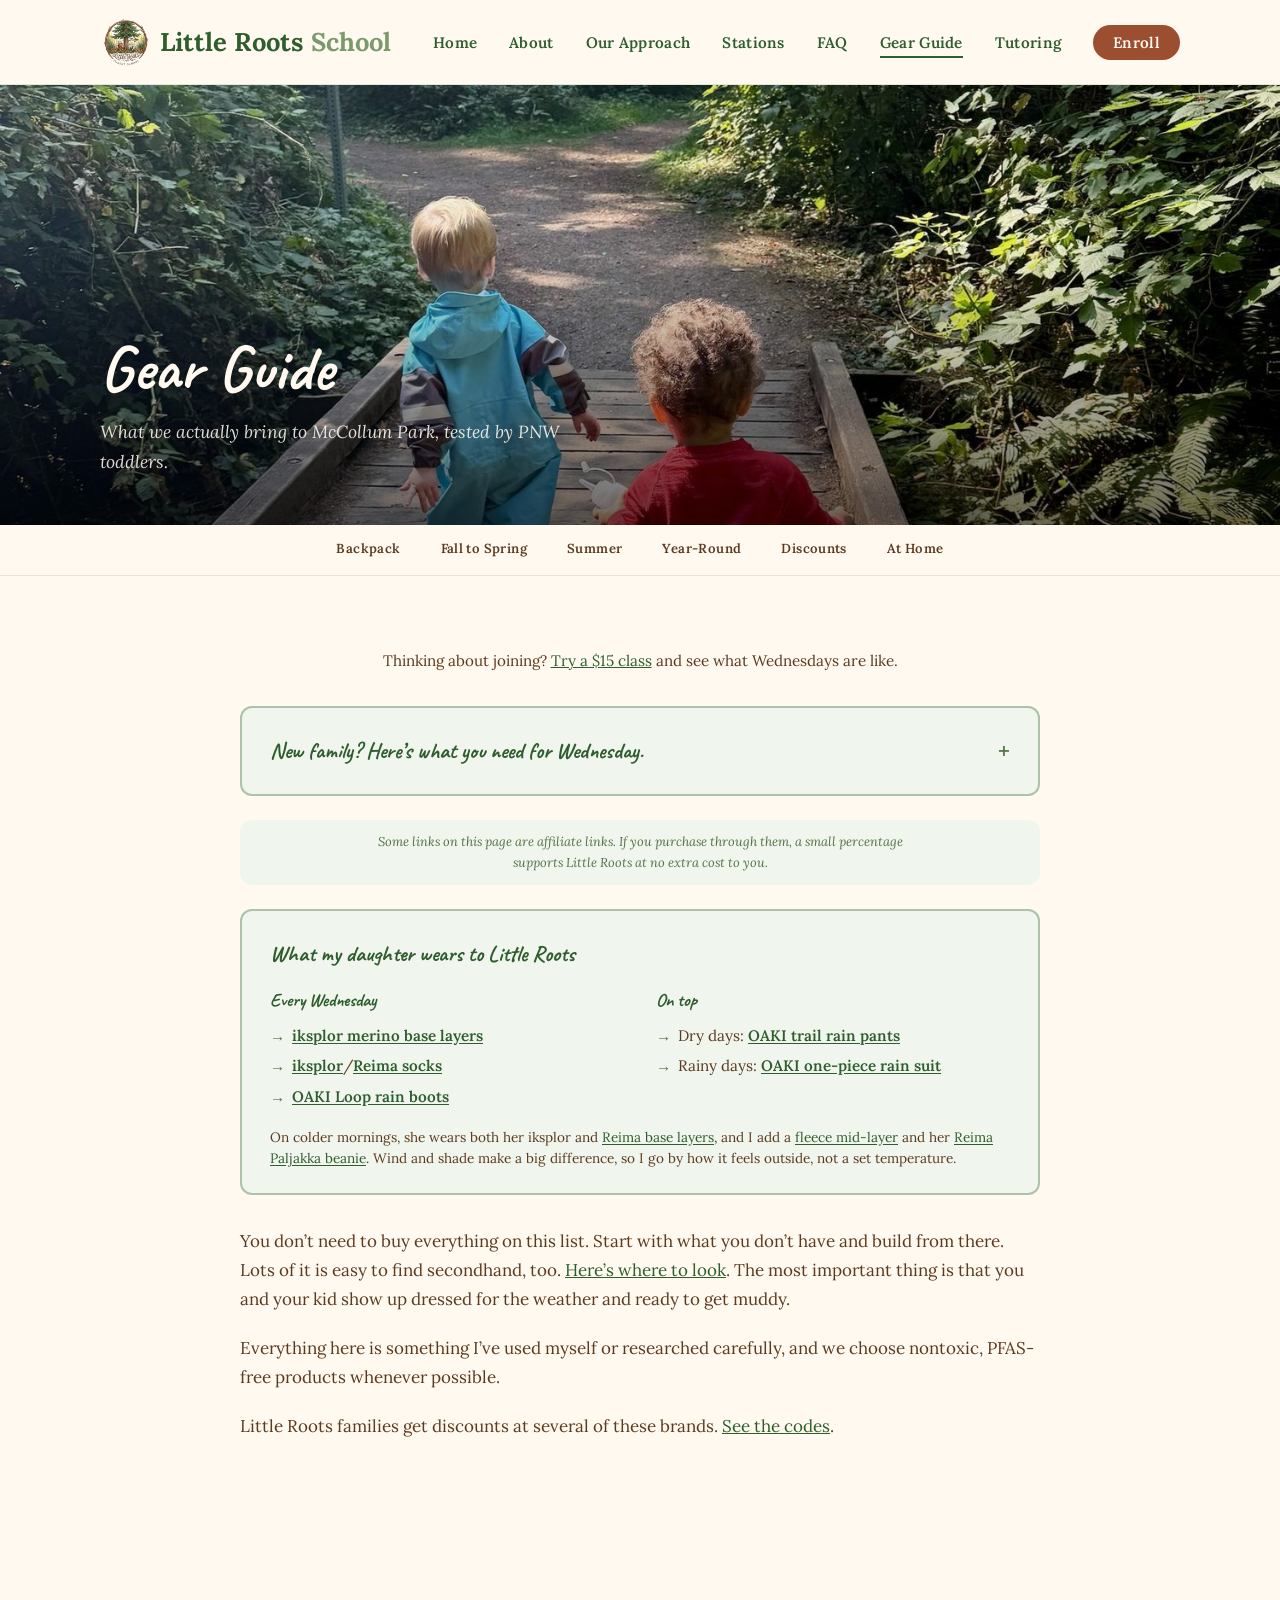
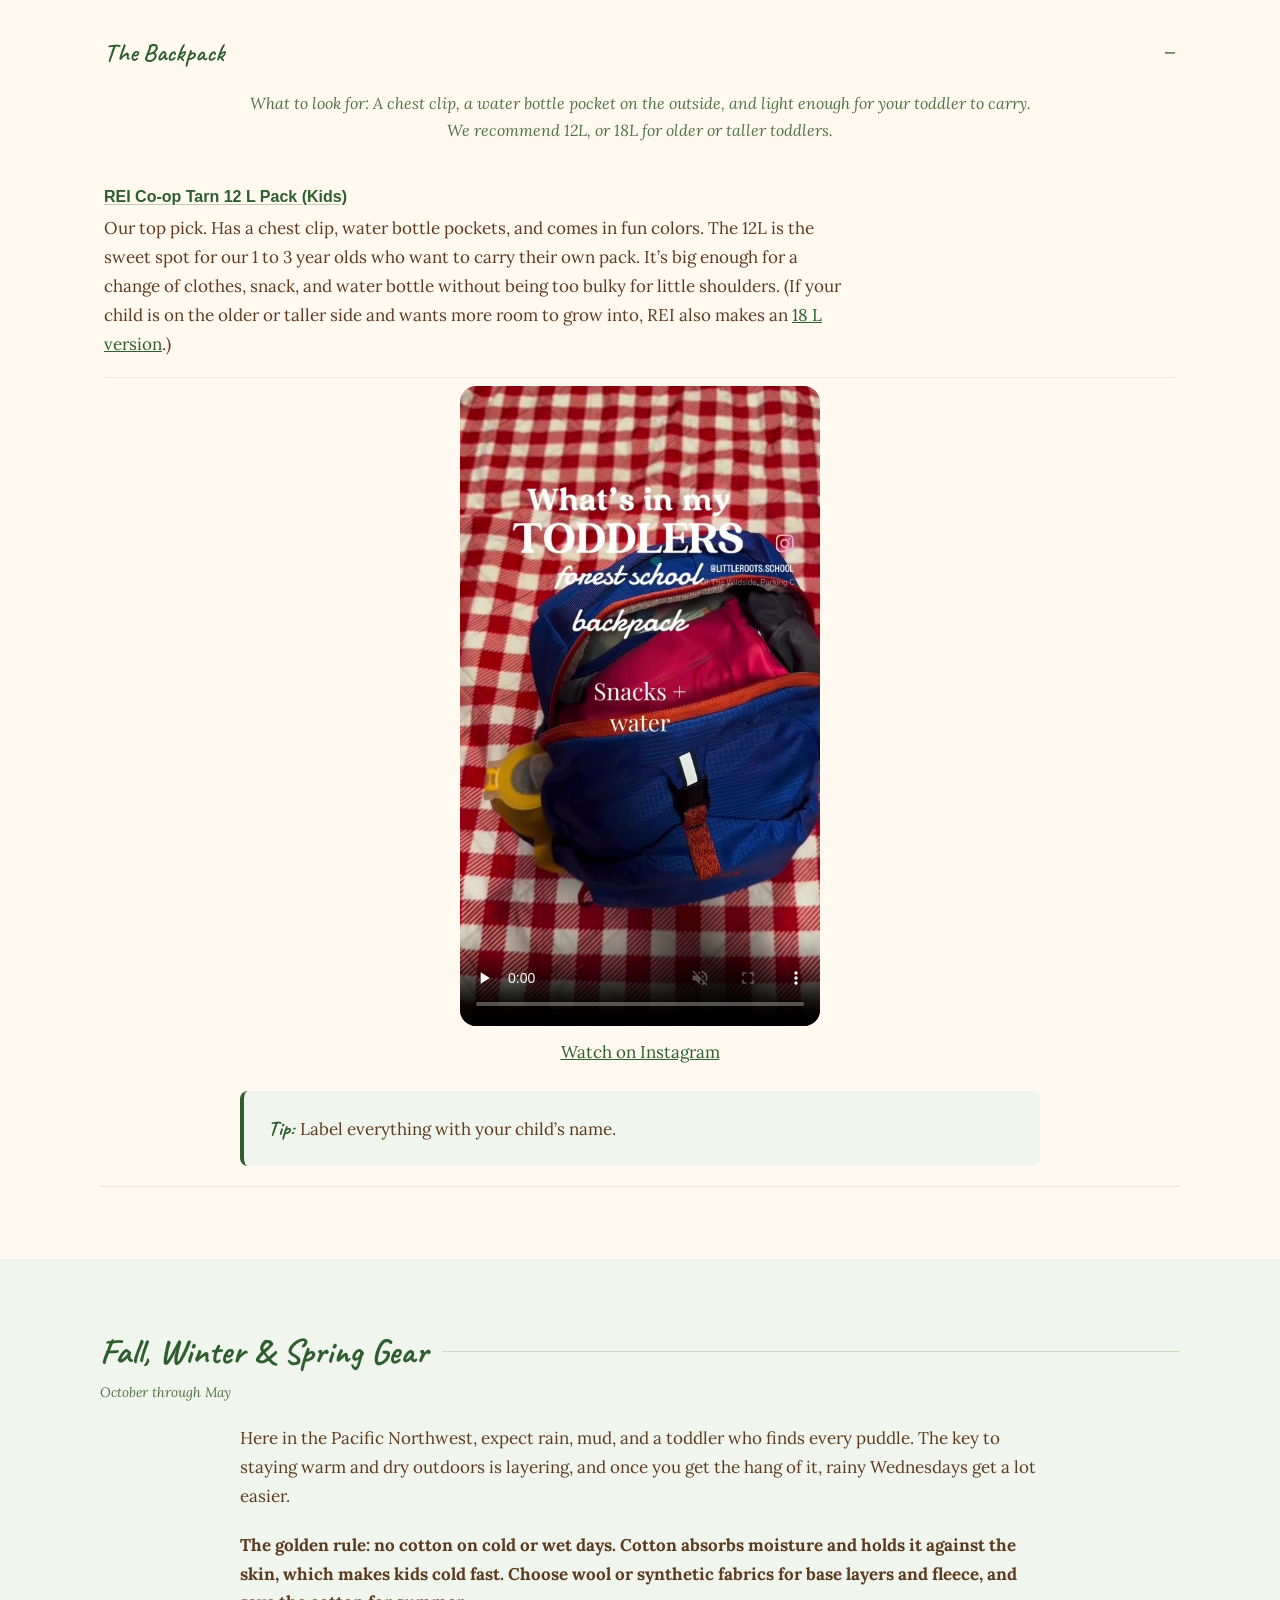
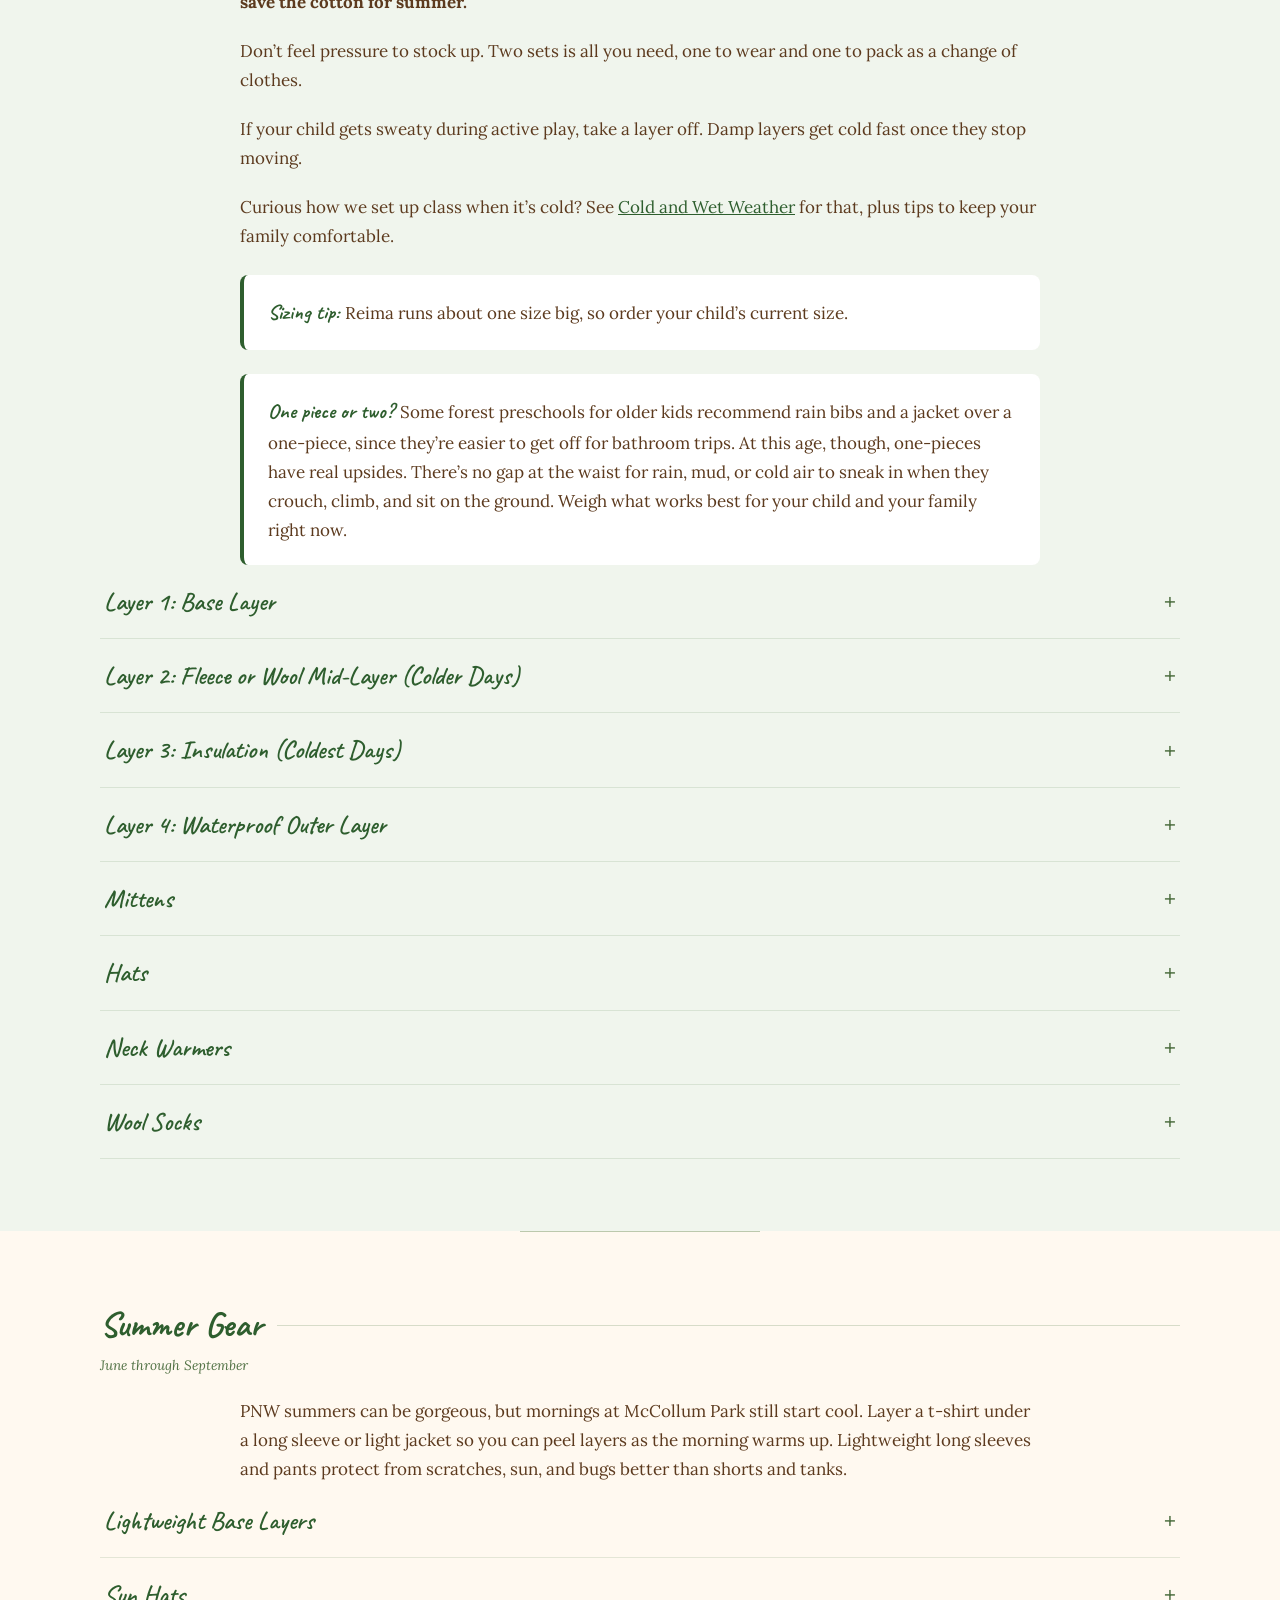
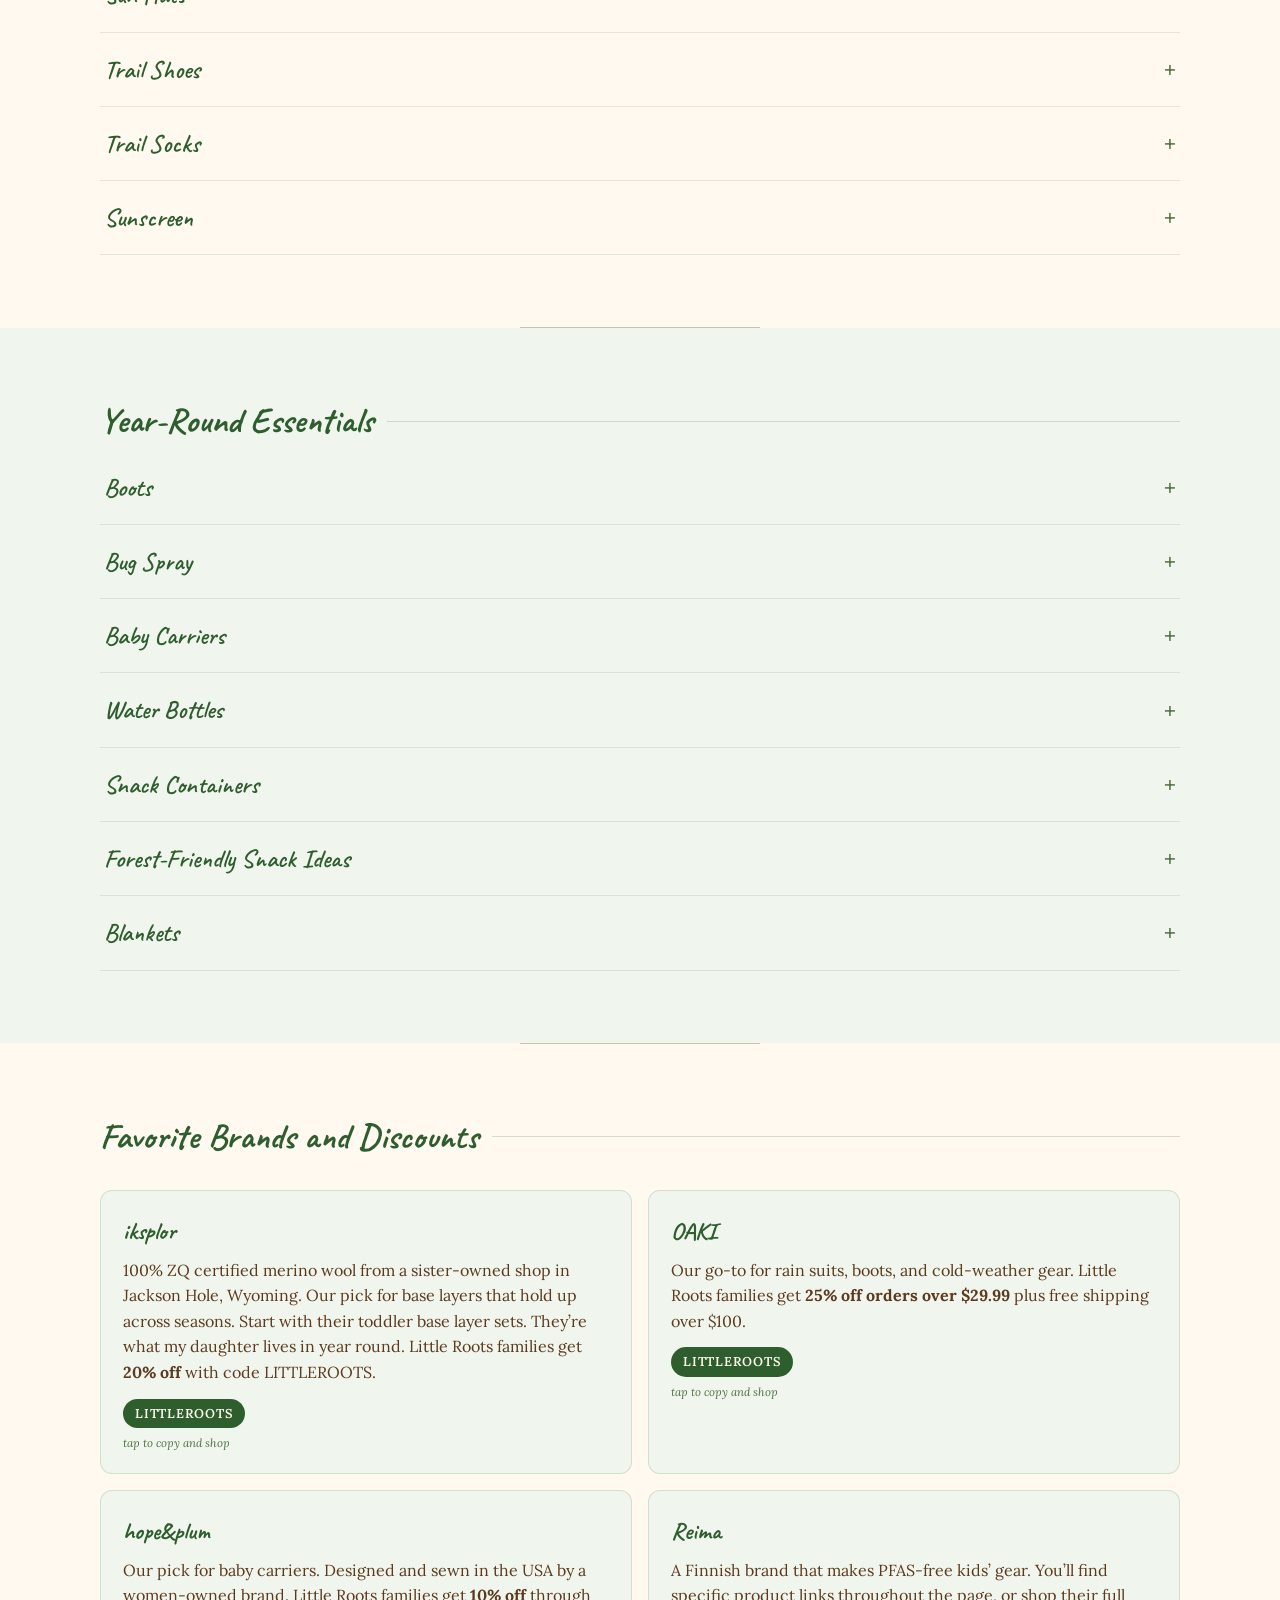
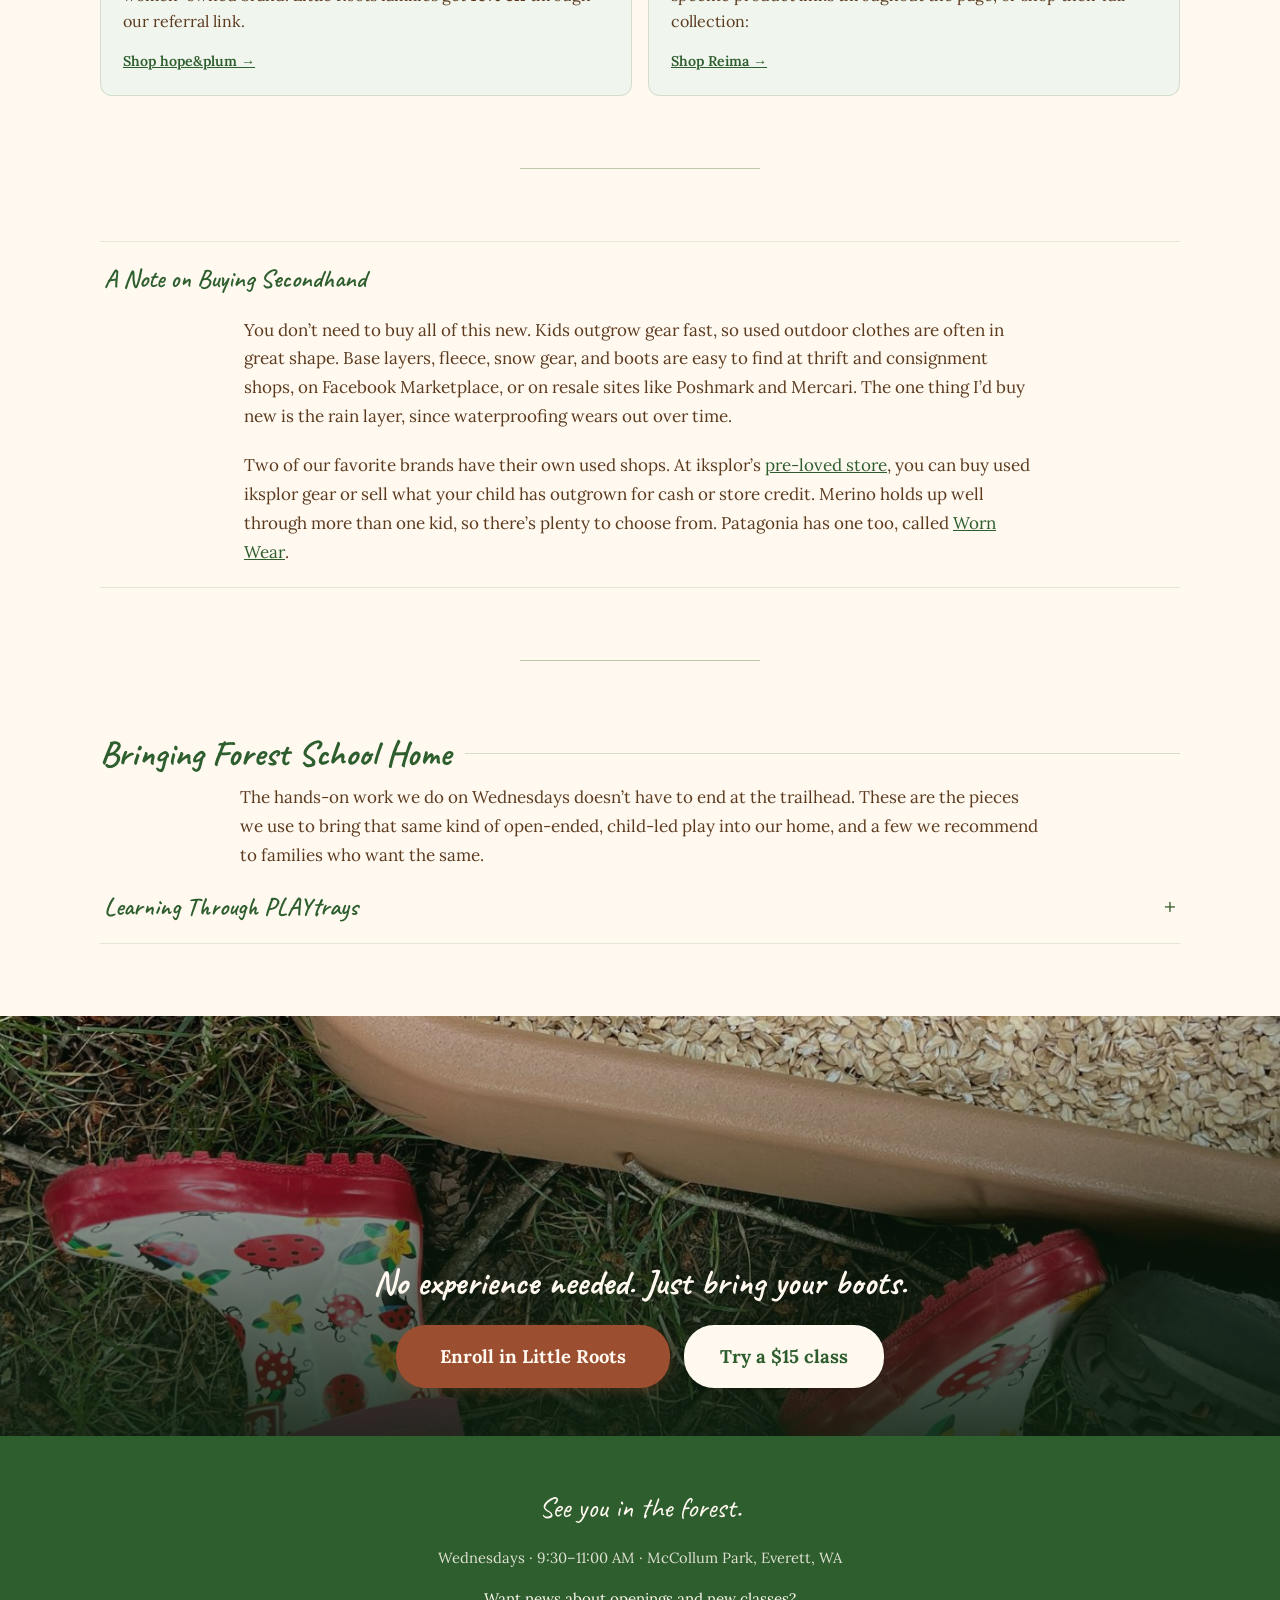
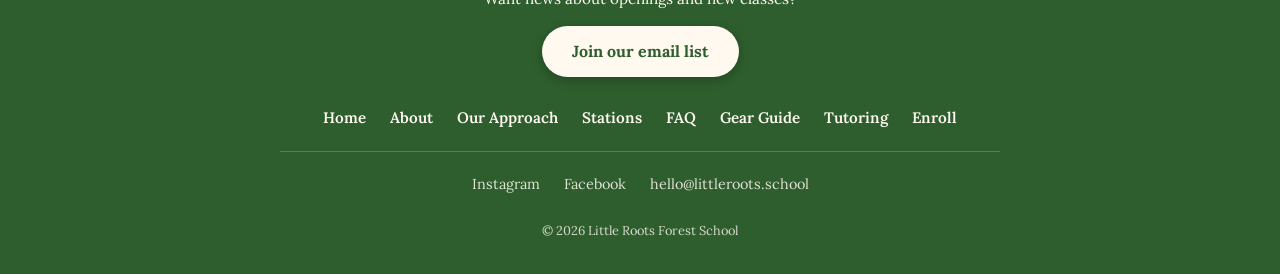
==== commit f83fd897: "Add babywearing tips to cold weather page and Gear Guide carrier section" ====
--- a/recommended/index.html
+++ b/recommended/index.html
@@ -501,6 +501,10 @@
               <h3><a href="https://www.hopeandplum.co/LITTLEROOTS" target="_blank" rel="noopener noreferrer">hope&amp;plum Ring Sling <span class="sr-only">(opens in new tab)</span></a></h3>
               <p>Quick to get on and off, which helps if your child goes up and down a lot between stations. Fits 7 to 35 pounds.</p>
             </div>
+
+            <div class="tip-callout">
+              <p><span class="tip-label">Cold months tip:</span>Skip puffy down jackets in the carrier. A base layer, fleece, and warm hat under one big jacket around both of you works best. Keep their face uncovered so you can always see it. More babywearing tips are on our <a href="/cold-weather#tips">cold weather page</a>.</p>
+            </div>
           </div>
         </details>
 
--- a/css/style.css
+++ b/css/style.css
@@ -886,6 +886,72 @@
   color: var(--forest-green);
   font-weight: 600;
   text-underline-offset: 2px;
+}
+
+/* cold weather page: the three layers as numbered cards */
+.weather-layers {
+  list-style: none;
+  padding: 0;
+  margin: 16px 0 24px;
+  display: grid;
+  grid-template-columns: repeat(2, 1fr);
+  gap: 16px;
+}
+
+.weather-layers li {
+  background-color: var(--sage-light);
+  border-radius: 12px;
+  padding: 20px;
+}
+
+.weather-layers .step-number {
+  margin-bottom: 10px;
+}
+
+.weather-layers p {
+  margin: 0;
+  font-size: 1rem;
+  line-height: 1.6;
+}
+
+.weather-layers .weather-layer-name {
+  font-family: 'Caveat', cursive;
+  font-size: 1.5rem;
+  font-weight: 700;
+  color: var(--forest-green);
+  line-height: 1.2;
+  margin-bottom: 4px;
+}
+
+@media (max-width: 640px) {
+  .weather-layers {
+    grid-template-columns: 1fr;
+    gap: 12px;
+  }
+}
+
+/* cold weather page: small handwritten labels over each tip list */
+.weather-list-label {
+  font-size: 1.5rem;
+  margin: 24px 0 0;
+}
+
+.weather-tips + .weather-list-label {
+  margin-top: 36px;
+}
+
+.weather-tips strong {
+  color: var(--forest-green);
+}
+
+/* cold weather page: Gear Guide button under How to dress */
+.weather-gear-btn {
+  margin: 24px 0 0;
+}
+
+.weather-gear-btn .btn {
+  color: var(--cream);
+  font-weight: 700;
 }
 
 .weather-photos {
@@ -2929,6 +2995,37 @@
   align-items: start;
 }
 
+.pay-december {
+  margin: 0 0 24px;
+  padding: 24px 26px;
+  background-color: var(--sage-light);
+  border: 2px solid var(--forest-green);
+  border-radius: 14px;
+}
+
+.pay-december h3 {
+  margin: 0 0 10px;
+  color: var(--forest-green);
+  font-size: 1.6rem;
+}
+
+.pay-december p {
+  margin: 0;
+}
+
+.pay-december p + p {
+  margin-top: 10px;
+}
+
+.pay-card .pay-dates {
+  margin: 0 0 14px;
+  padding-left: 20px;
+}
+
+.pay-card .pay-dates li {
+  margin-bottom: 8px;
+}
+
 .pay-current {
   margin-top: 20px;
   padding: 16px 20px;
@@ -3305,7 +3402,7 @@
 /* rates as two small price lists, side by side on computers, stacked on phones */
 .tutor-rates {
   display: grid;
-  grid-template-columns: 1fr 1fr;
+  grid-template-columns: 1fr 1fr 1fr;
   gap: 18px;
   margin: 24px 0;
 }
@@ -3338,7 +3435,59 @@
   text-align: right;
 }
 
-.tutor-founding {
+/* small note at the bottom of a rate box */
+.tutor-rate-note {
+  font-size: 0.98rem;
+  line-height: 1.65;
+  margin: 0;
+  padding: 14px 0 16px;
+  border-top: 1px solid rgba(122,154,109,.25);
+}
+
+.tutor-callouts {
+  display: grid;
+  grid-template-columns: 2fr 3fr;
+  gap: 18px;
+  margin: 28px 0 8px;
+}
+
+.tutor-callout {
+  border-radius: 16px;
+  padding: 20px 24px;
+}
+
+.tutor-callout h3 {
+  font-size: 1.75rem;
+  margin-bottom: 6px;
+}
+
+.tutor-callout p {
+  font-size: 0.98rem;
+  line-height: 1.65;
+  margin: 0;
+}
+
+.tutor-callout--ask {
+  background-color: var(--cream);
+  border: 1.5px dashed var(--sage);
+}
+
+.tutor-callout--founding {
+  background-color: #fbece3;
+  border: 1px solid rgba(184,92,56,.35);
+}
+
+.tutor-callout--founding h3 {
+  color: var(--rust);
+}
+
+.tutor-callout--sick {
+  background-color: var(--sage-light);
+  border: 1px solid rgba(122,154,109,.35);
+  margin-top: 20px;
+}
+
+.tutor-start-lead {
   font-style: italic;
 }
 
@@ -3387,6 +3536,15 @@
   .tutor-rates {
     grid-template-columns: 1fr;
     gap: 14px;
+  }
+
+  .tutor-callouts {
+    grid-template-columns: 1fr;
+    gap: 14px;
+  }
+
+  .tutor-callout {
+    padding: 18px;
   }
 
   .tutor-rate-card {
@@ -3512,3 +3670,100 @@
     font-size: 0.88rem;
   }
 }
+
+/* tutoring: small headings and week cards inside "What tutoring looks like" */
+.tutor-subhead {
+  font-size: 1.7rem;
+  margin: 40px 0 10px;
+}
+
+.gear-section-label + .tutor-subhead {
+  margin-top: 8px;
+}
+
+.tutor-weeks {
+  display: grid;
+  grid-template-columns: repeat(3, 1fr);
+  gap: 18px;
+  margin-top: 18px;
+}
+
+.tutor-week-card {
+  background-color: var(--sage-light);
+  border-radius: 16px;
+  padding: 20px 22px;
+}
+
+.tutor-week-label {
+  font-size: 0.8rem;
+  font-weight: 700;
+  letter-spacing: 0.08em;
+  text-transform: uppercase;
+  color: var(--sage-text);
+  margin: 0 0 4px;
+}
+
+.tutor-week-card h4 {
+  font-family: 'Lora', Georgia, serif;
+  font-weight: 700;
+  font-size: 1.1rem;
+  color: var(--forest-green);
+  margin: 0 0 8px;
+  line-height: 1.35;
+}
+
+.tutor-week-card p:not(.tutor-week-label) {
+  font-size: 0.98rem;
+  line-height: 1.65;
+  margin: 0;
+}
+
+#sessions-and-goals .tutor-more {
+  margin-top: 18px;
+}
+
+.tutor-more .faq-answer h4 {
+  font-family: 'Lora', Georgia, serif;
+  font-weight: 700;
+  font-size: 1.1rem;
+  color: var(--forest-green);
+  margin: 22px 0 6px;
+}
+
+.tutor-more .faq-answer h4:first-child {
+  margin-top: 0;
+}
+
+.tutor-more .faq-answer .weather-text {
+  font-size: 1rem;
+}
+
+@media (max-width: 800px) {
+  .tutor-weeks {
+    grid-template-columns: 1fr;
+    gap: 14px;
+  }
+
+  .tutor-week-card {
+    padding: 18px;
+  }
+}
+
+.tutor-sample {
+  background-color: white;
+  margin: 4px 0 22px;
+}
+
+.tutor-sample .tutor-sample-note {
+  font-weight: 400;
+  letter-spacing: 0;
+  text-transform: none;
+}
+
+.tutor-week-card.tutor-sample p + p {
+  margin-top: 10px;
+}
+
+.page-tutoring .tutor-weeks-note {
+  margin-top: 18px;
+}
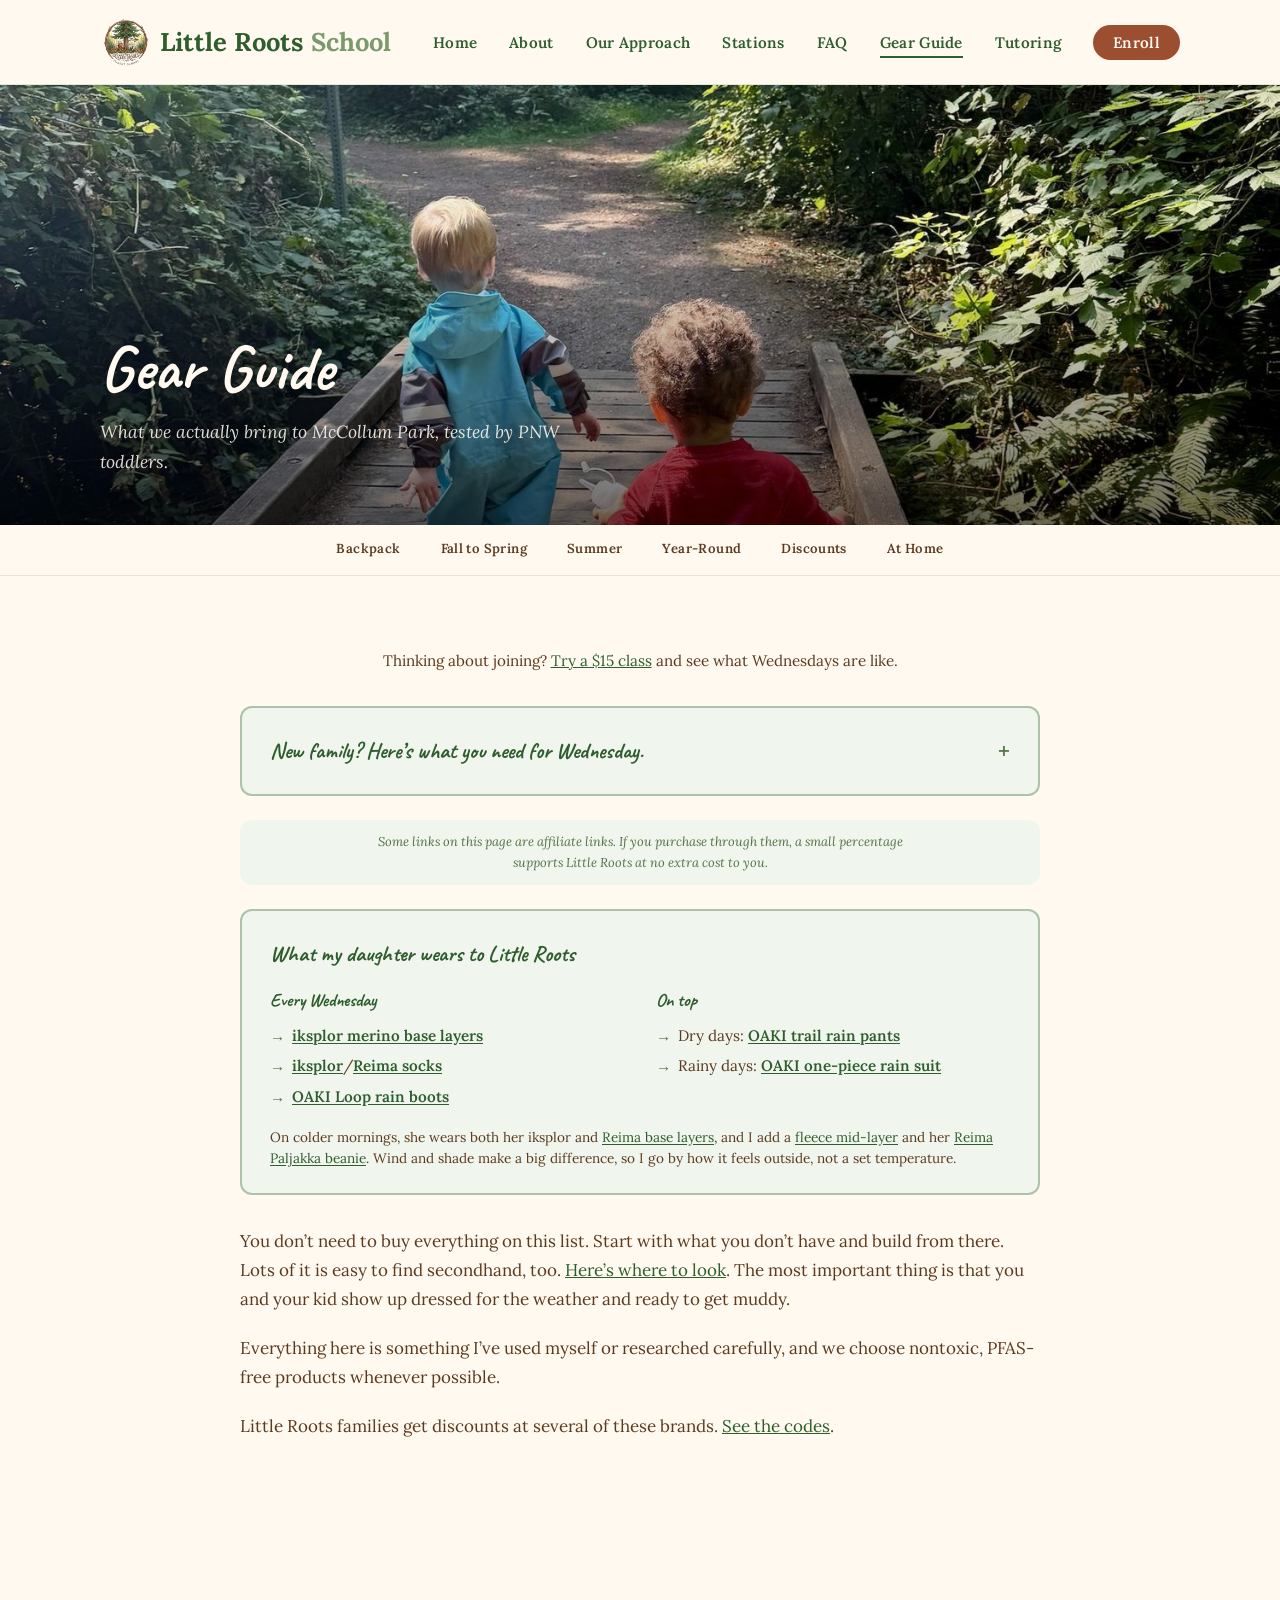
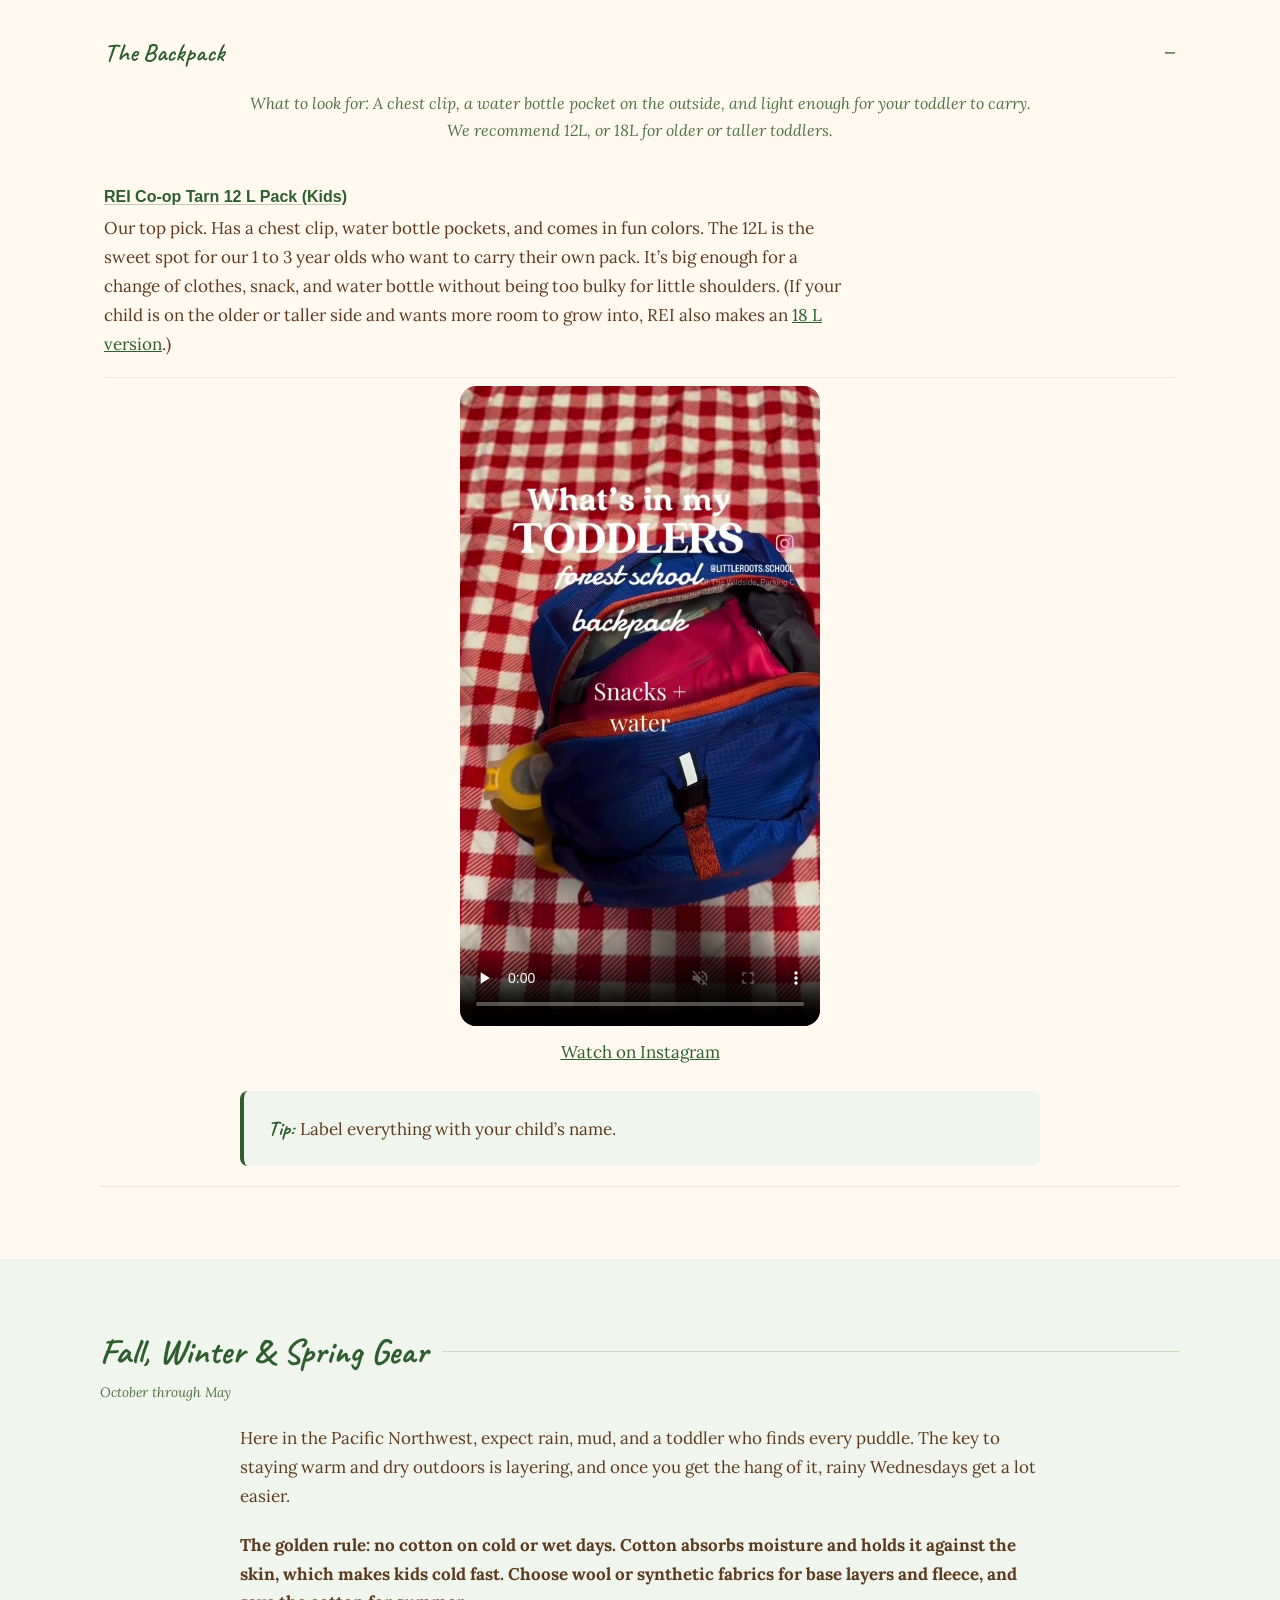
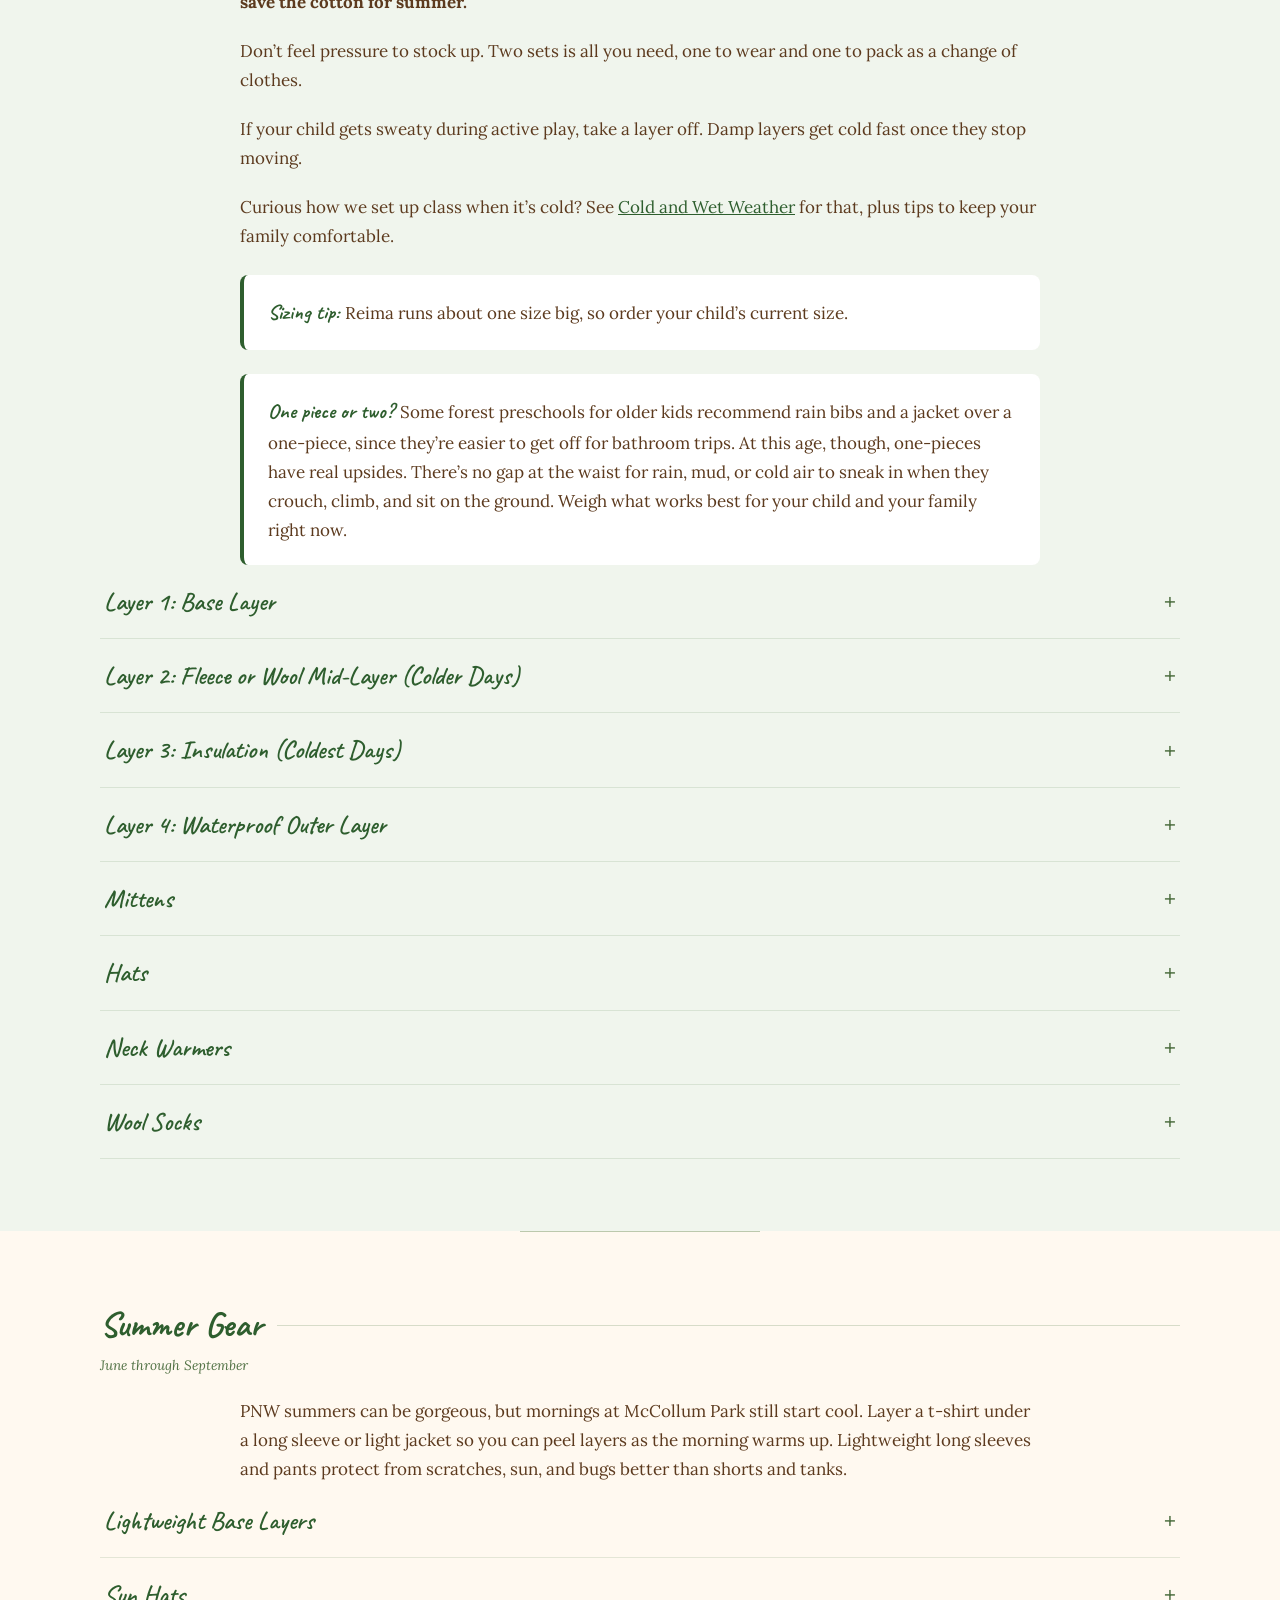
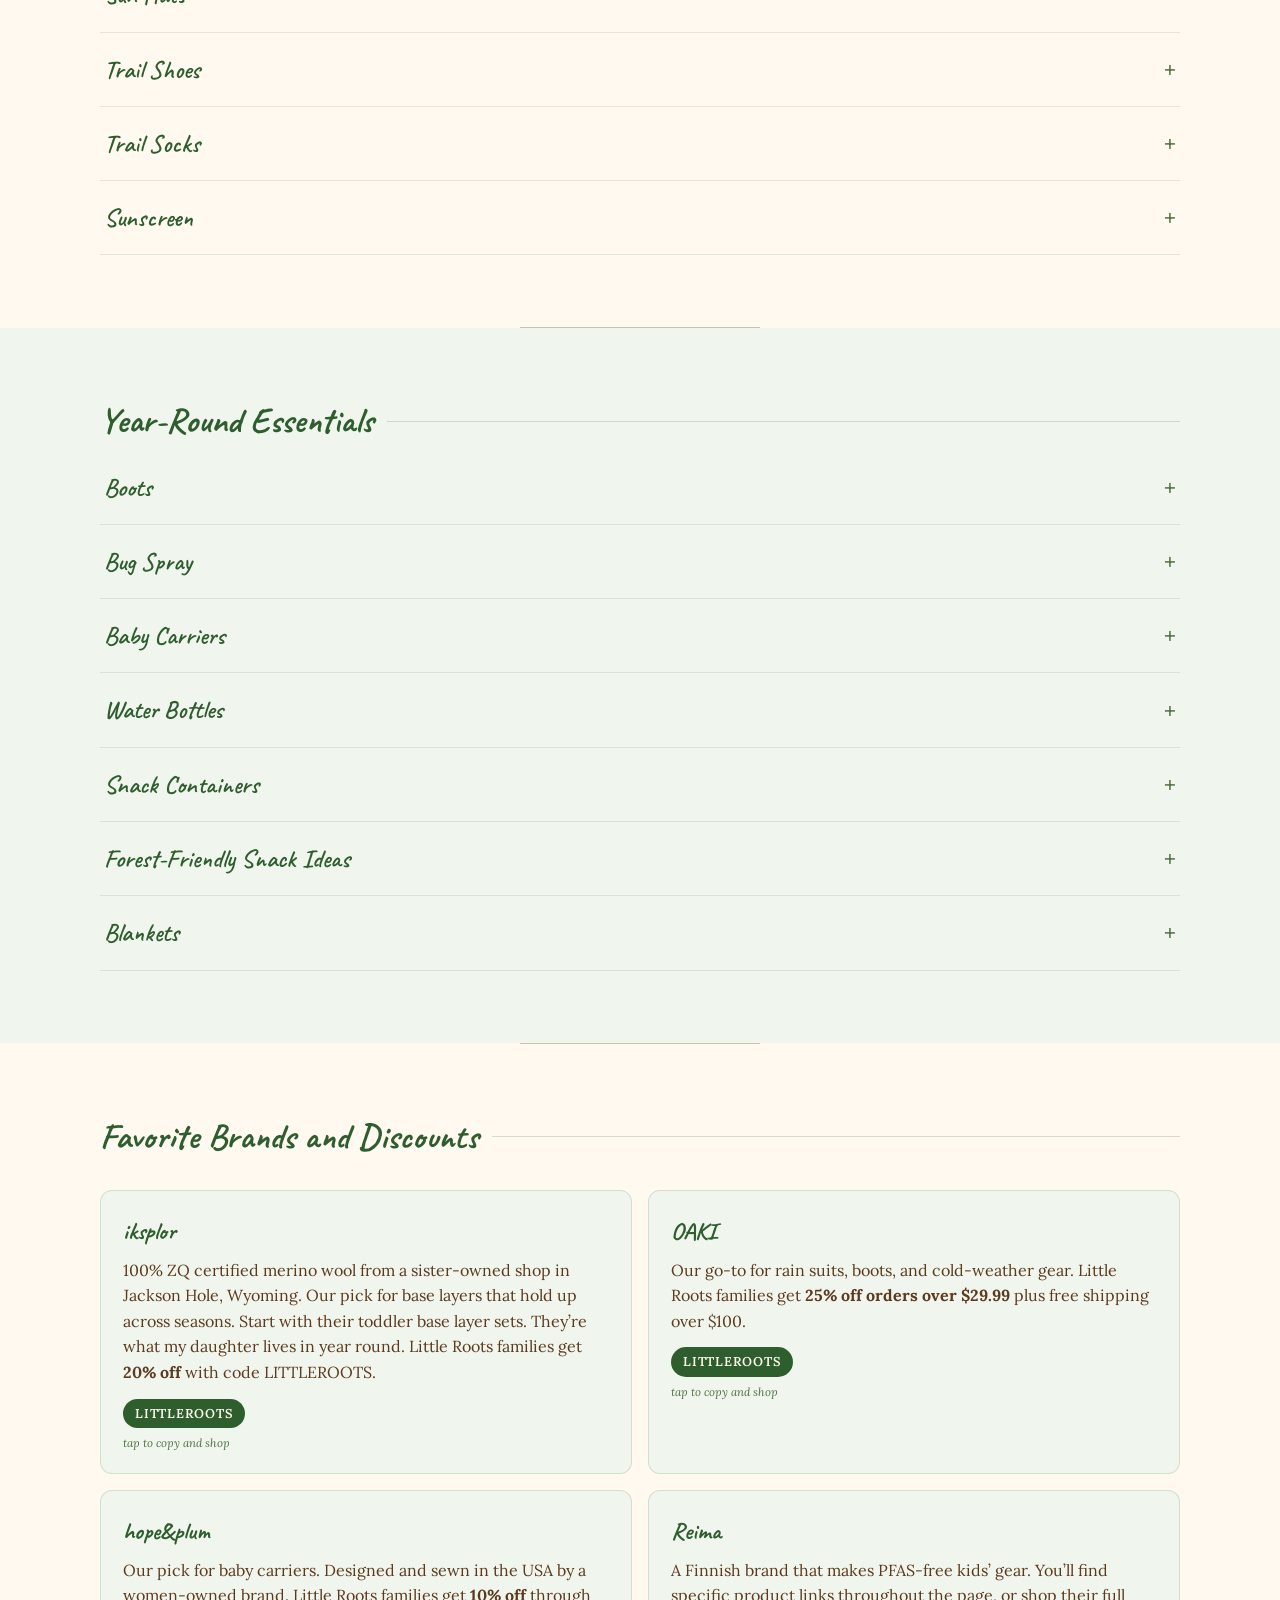
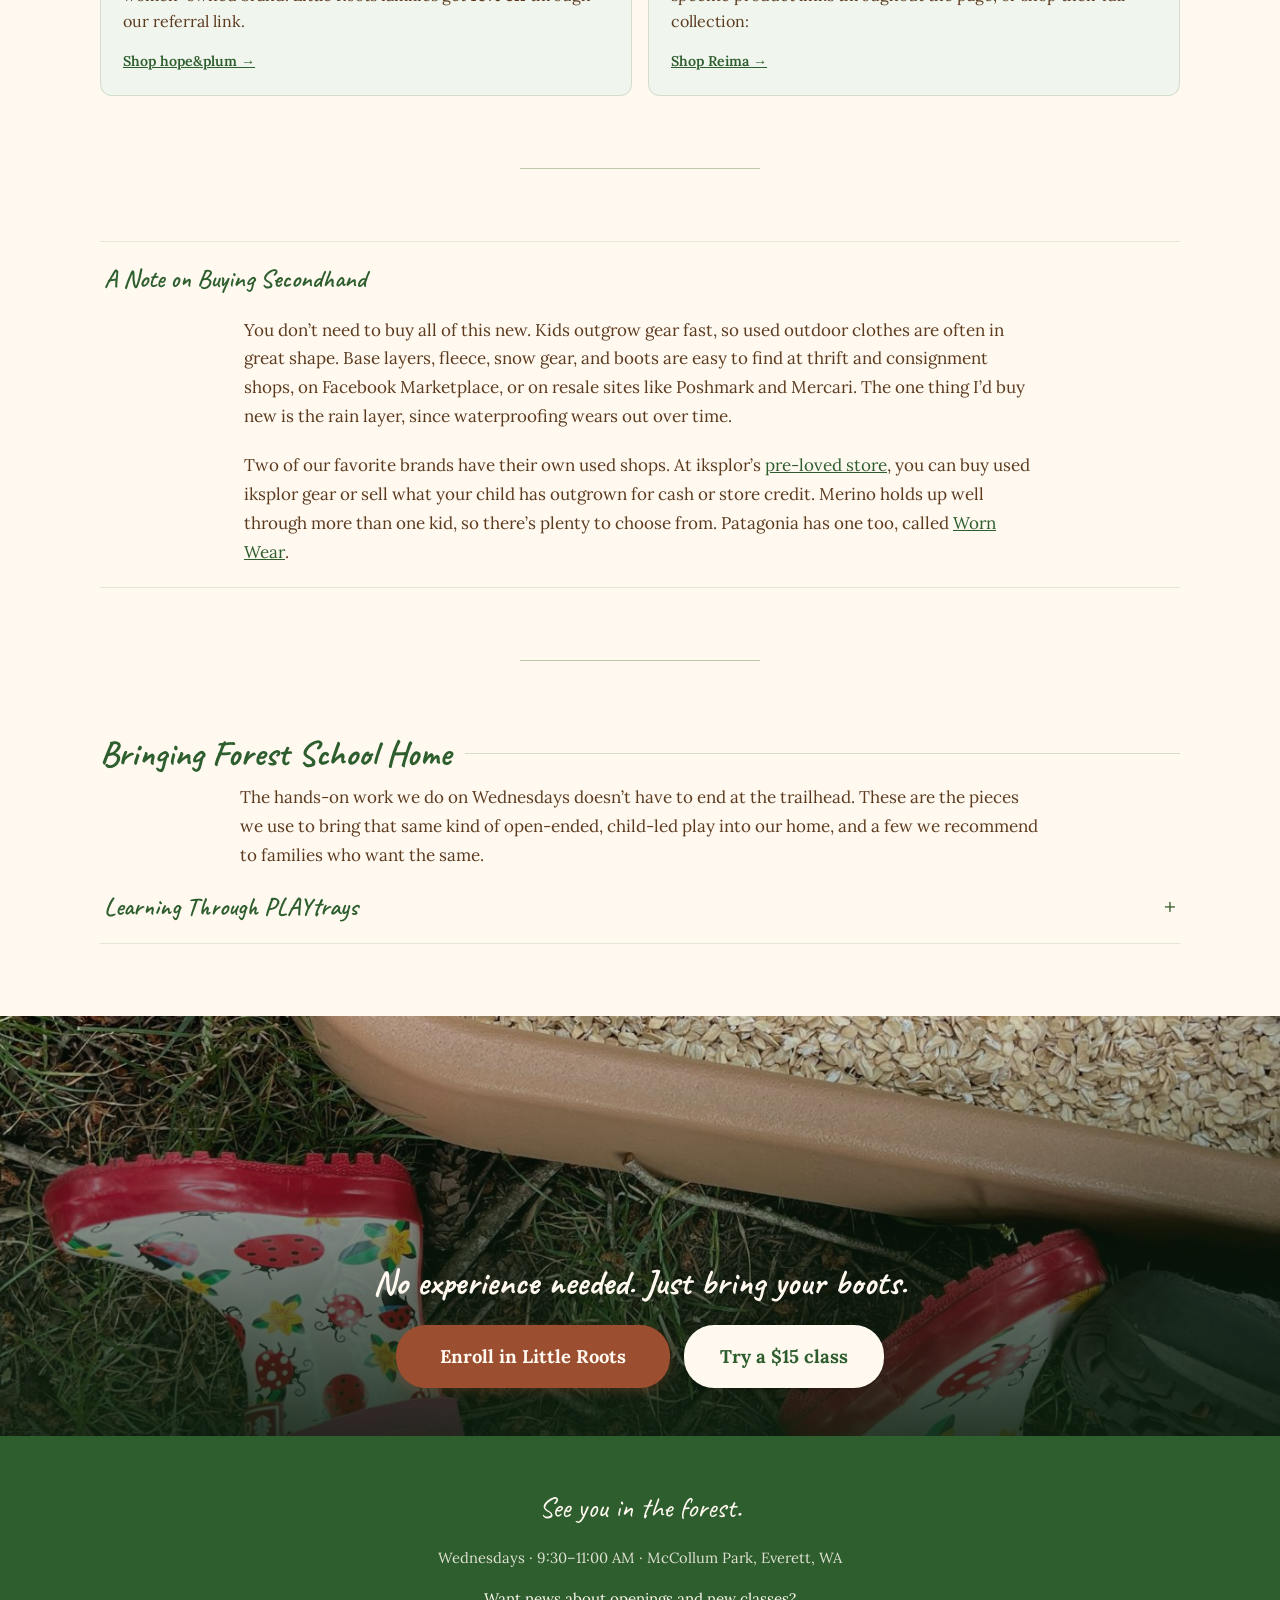
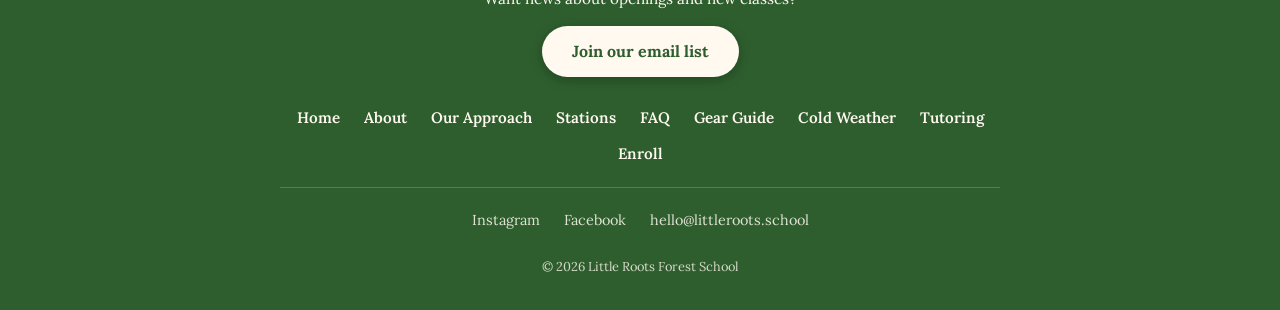
==== commit bca91e20: "Link the cold weather page from the footer, FAQ, Approach, and Enroll Co-Authored-By: Claude Opus 5." ====
--- a/recommended/index.html
+++ b/recommended/index.html
@@ -663,6 +663,7 @@
         <a href="/stations.html">Stations</a>
         <a href="/faq.html">FAQ</a>
         <a href="/recommended/">Gear Guide</a>
+        <a href="/cold-weather">Cold Weather</a>
         <a href="/tutoring.html">Tutoring</a>
         <a href="/register.html">Enroll</a>
       </nav>
--- a/css/style.css
+++ b/css/style.css
@@ -932,7 +932,7 @@
 
 /* cold weather page: small handwritten labels over each tip list */
 .weather-list-label {
-  font-size: 1.5rem;
+  font-size: 2rem;
   margin: 24px 0 0;
 }
 
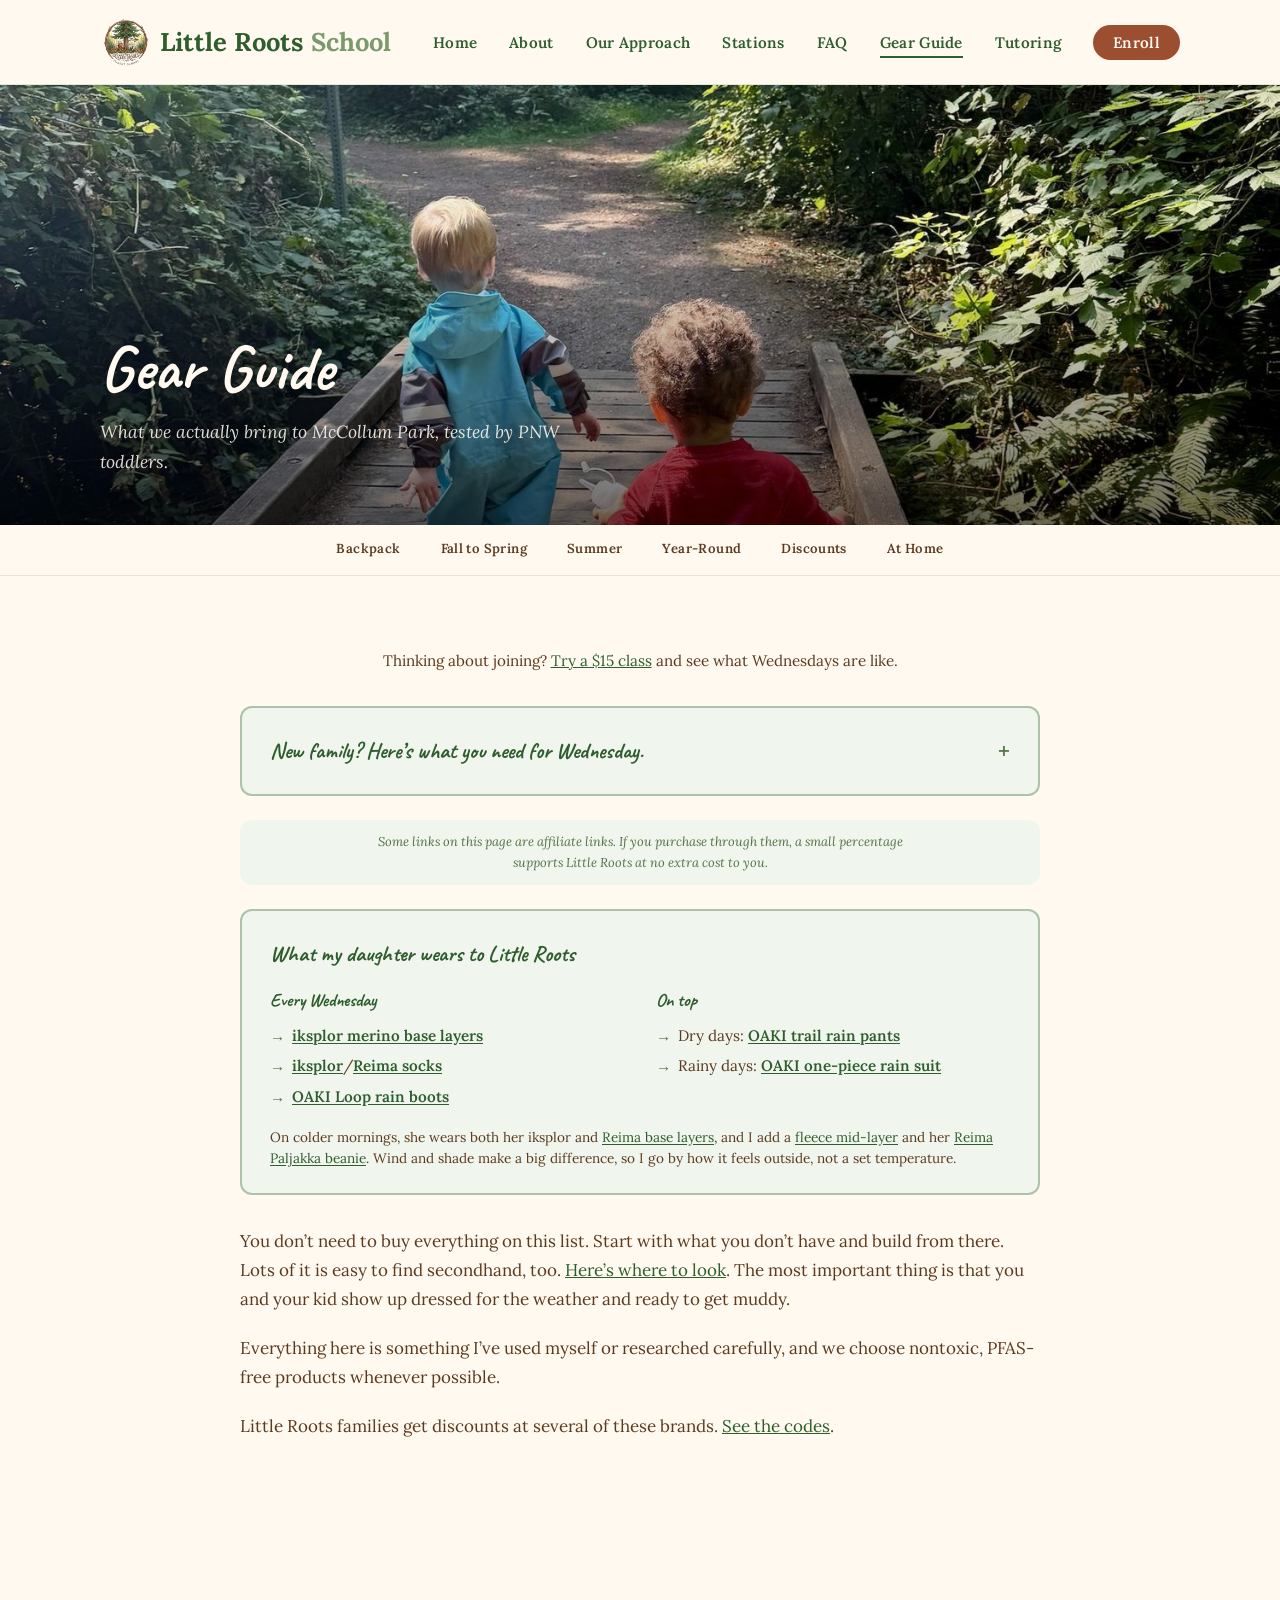
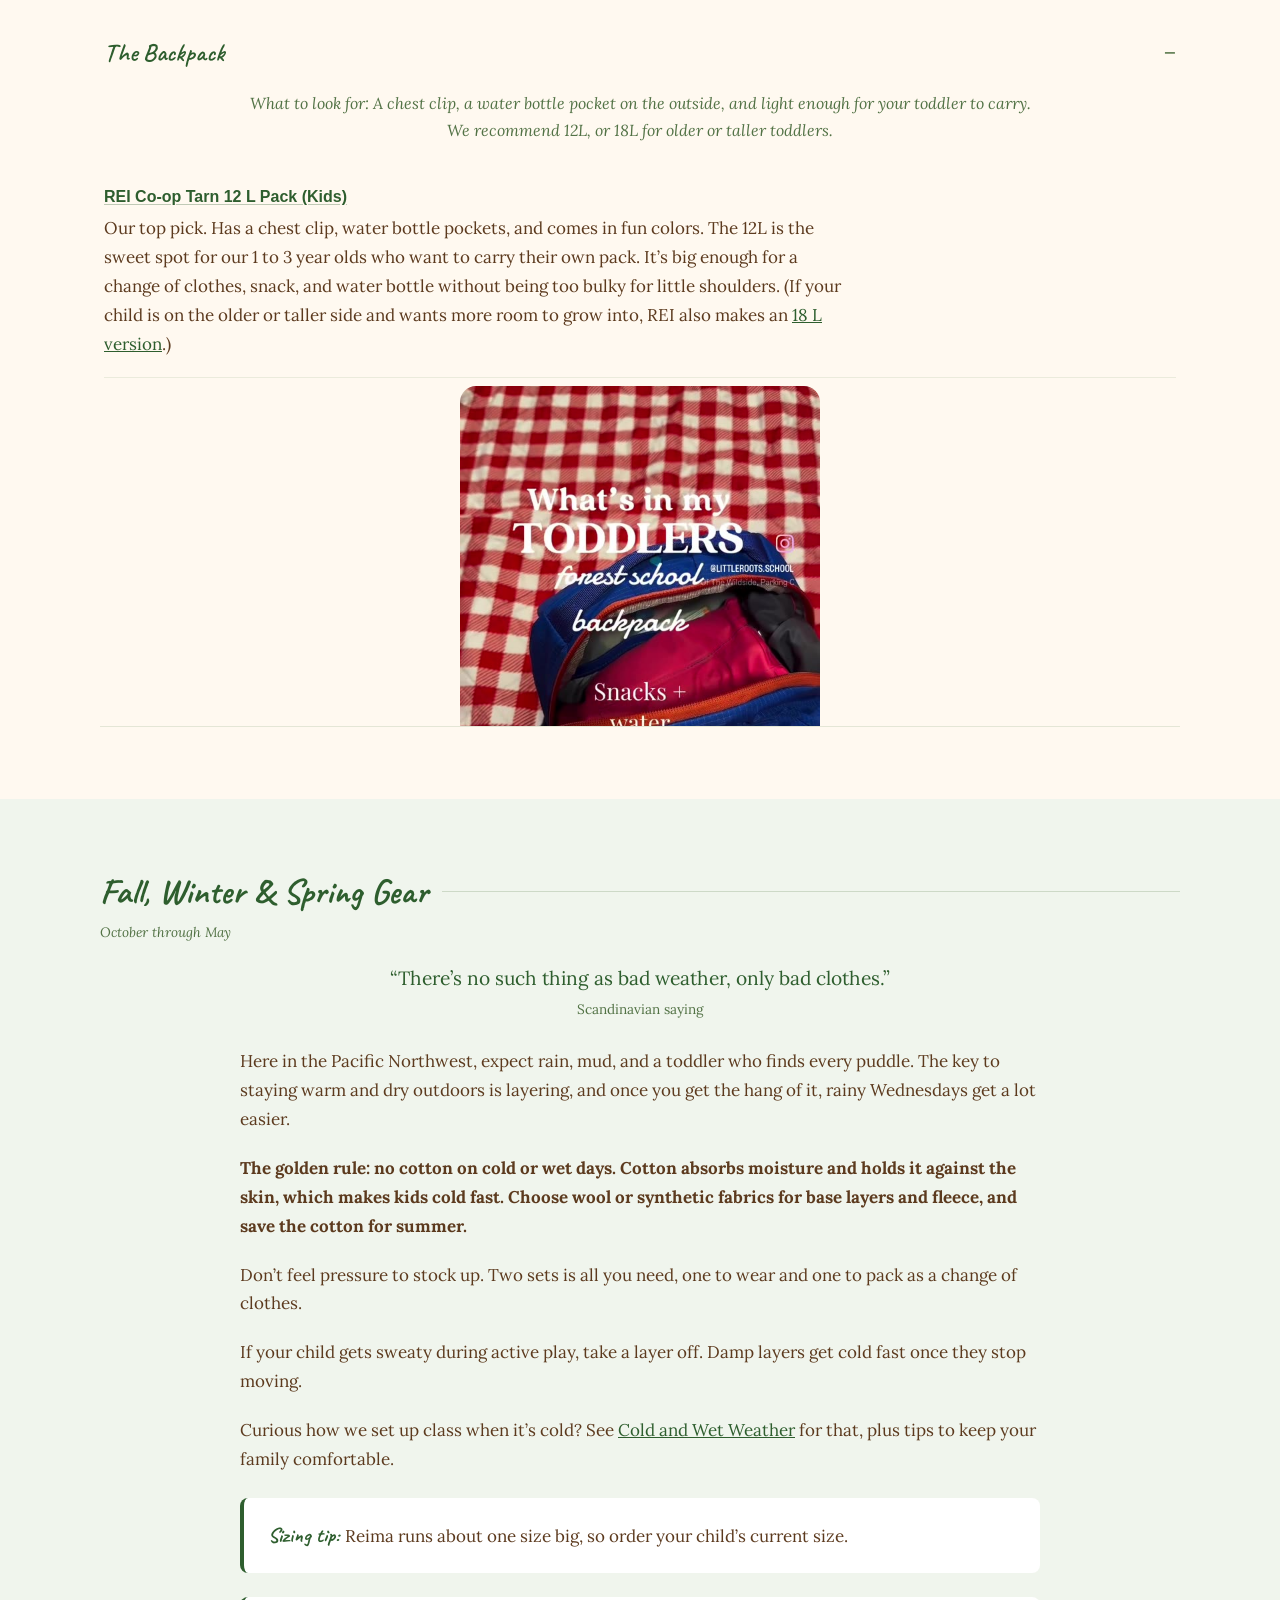
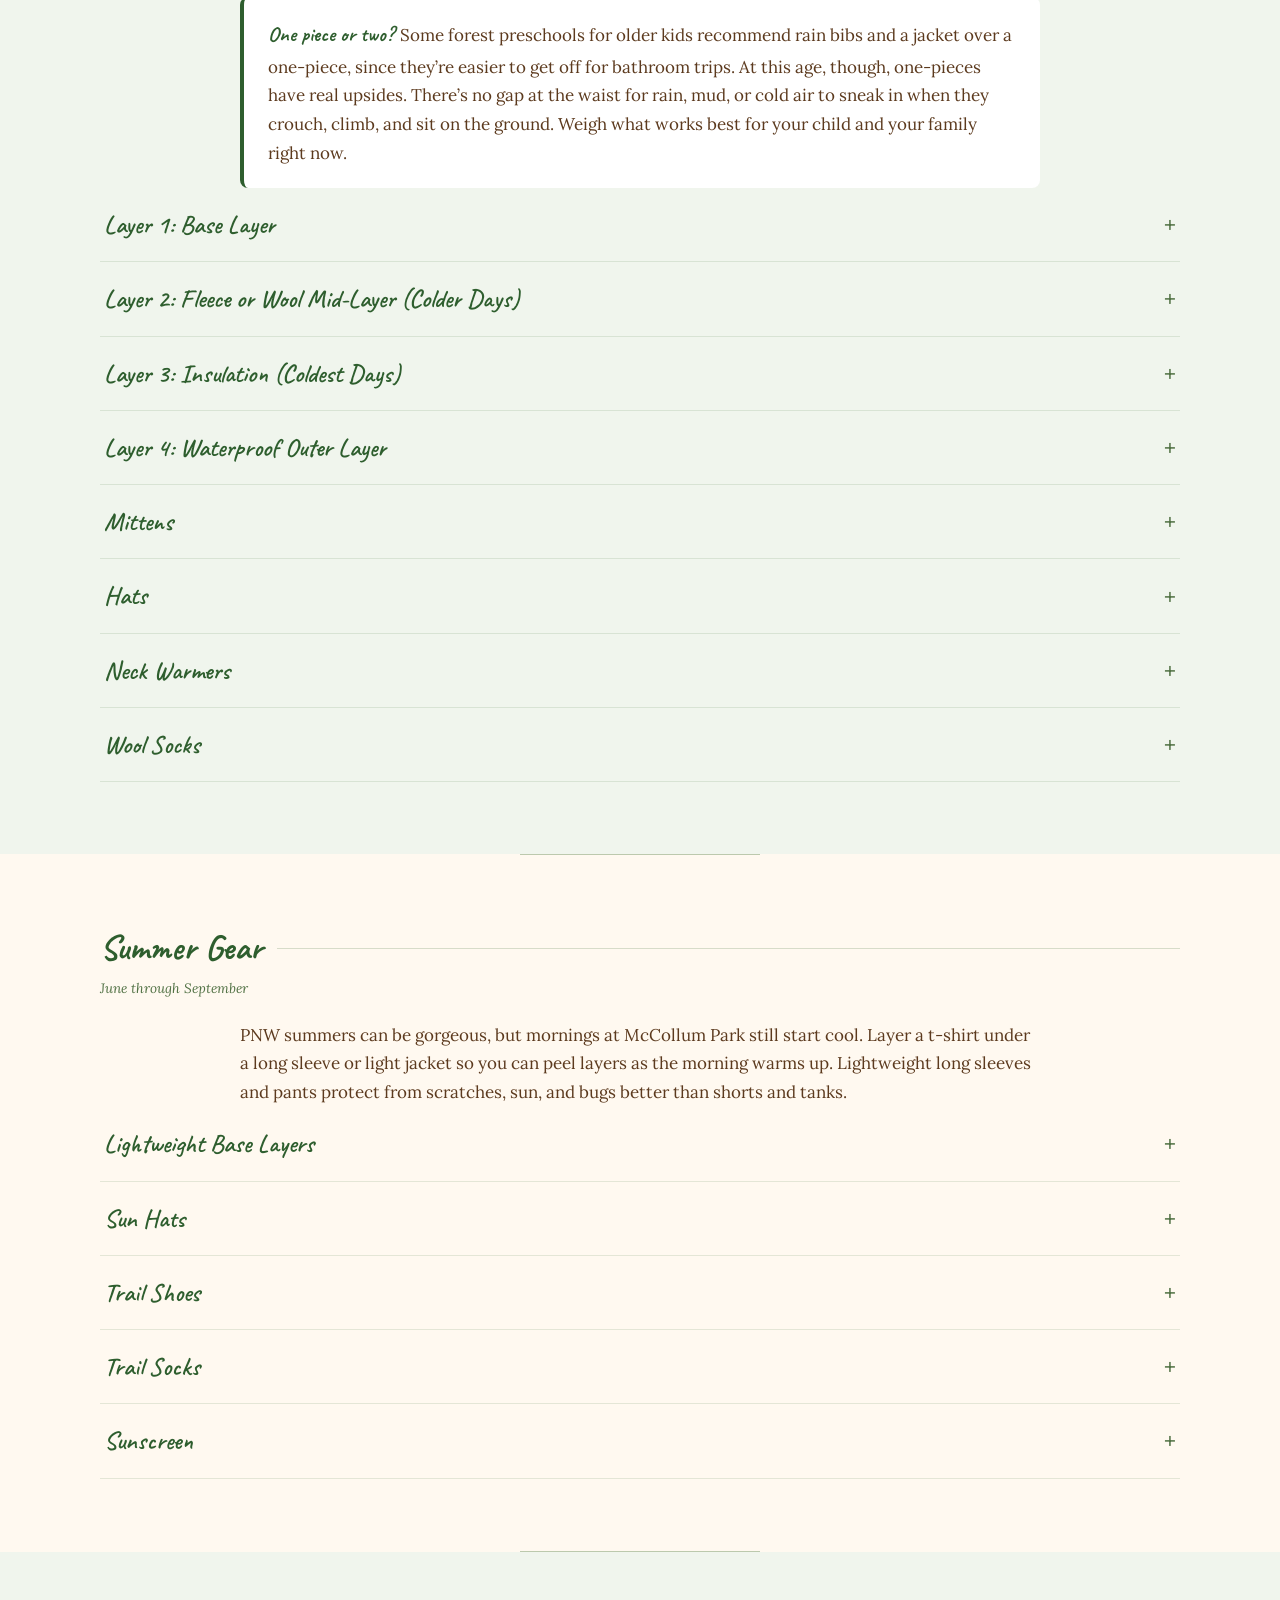
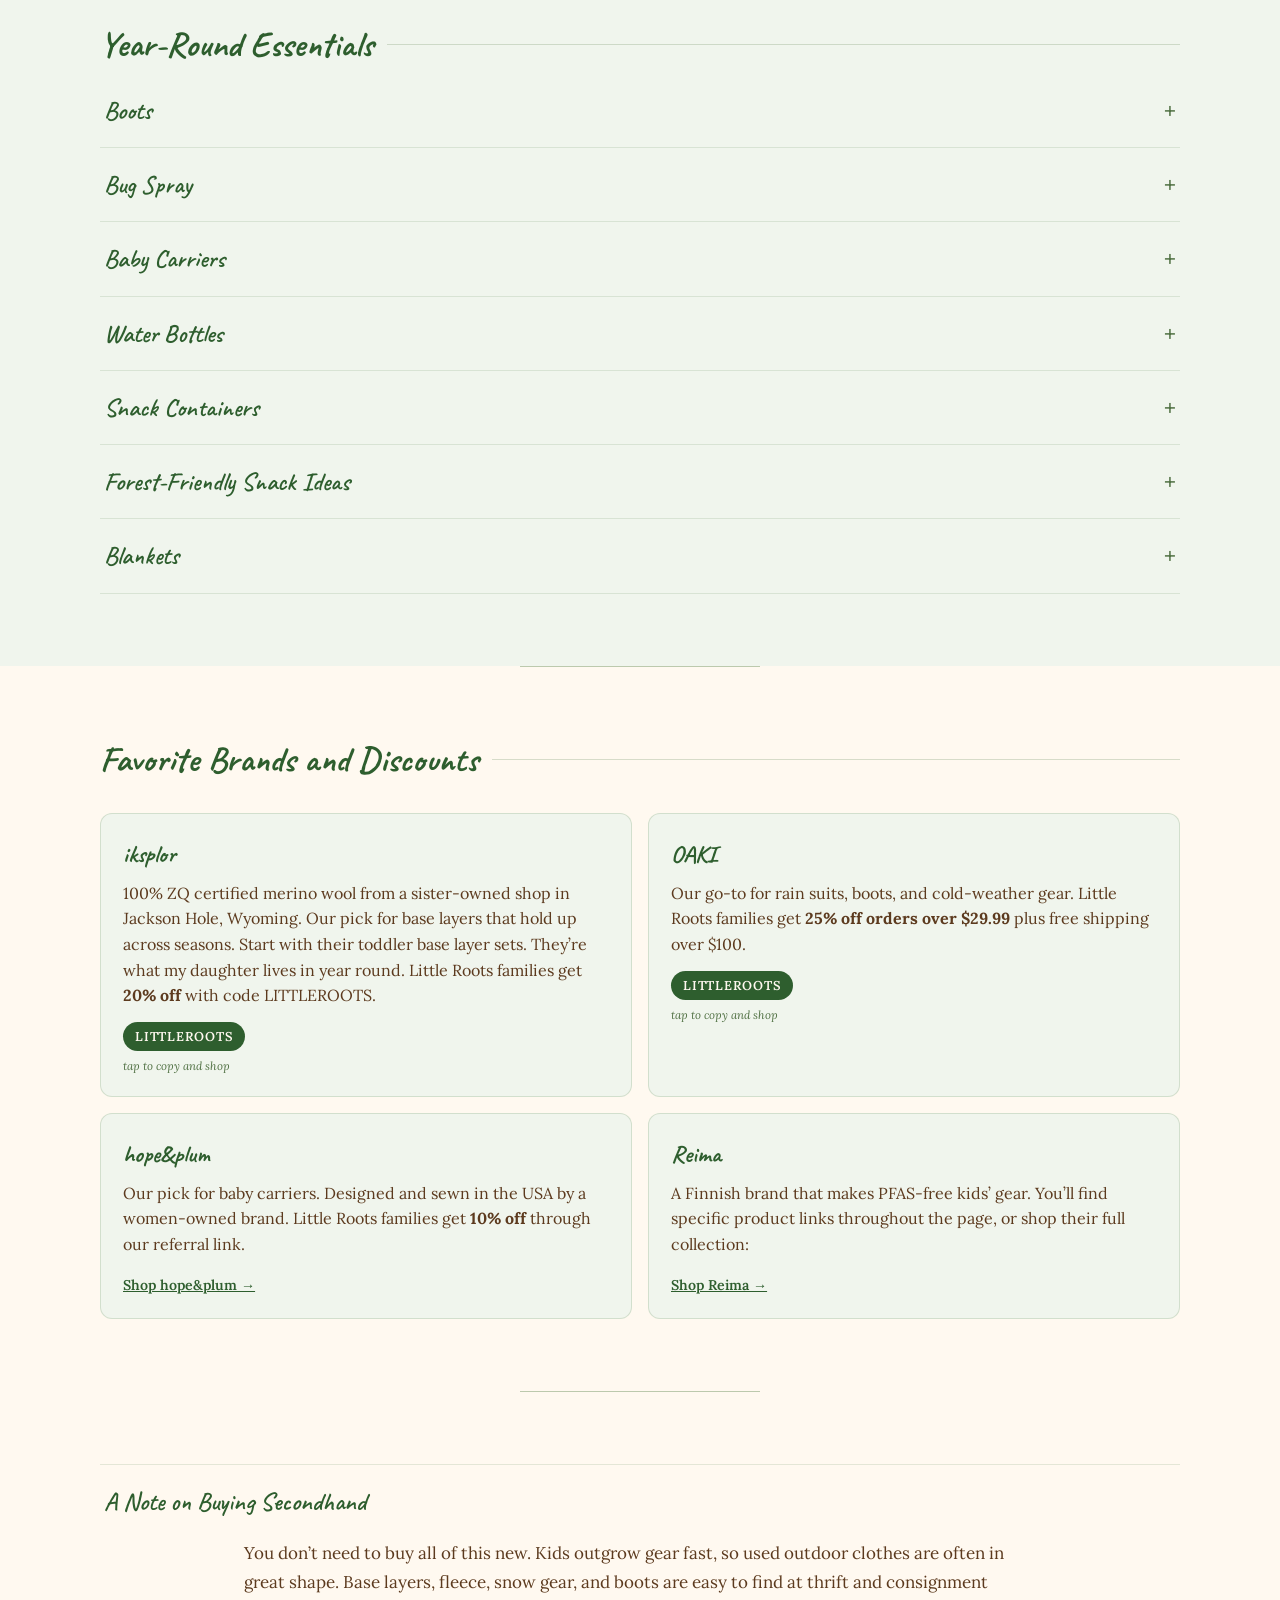
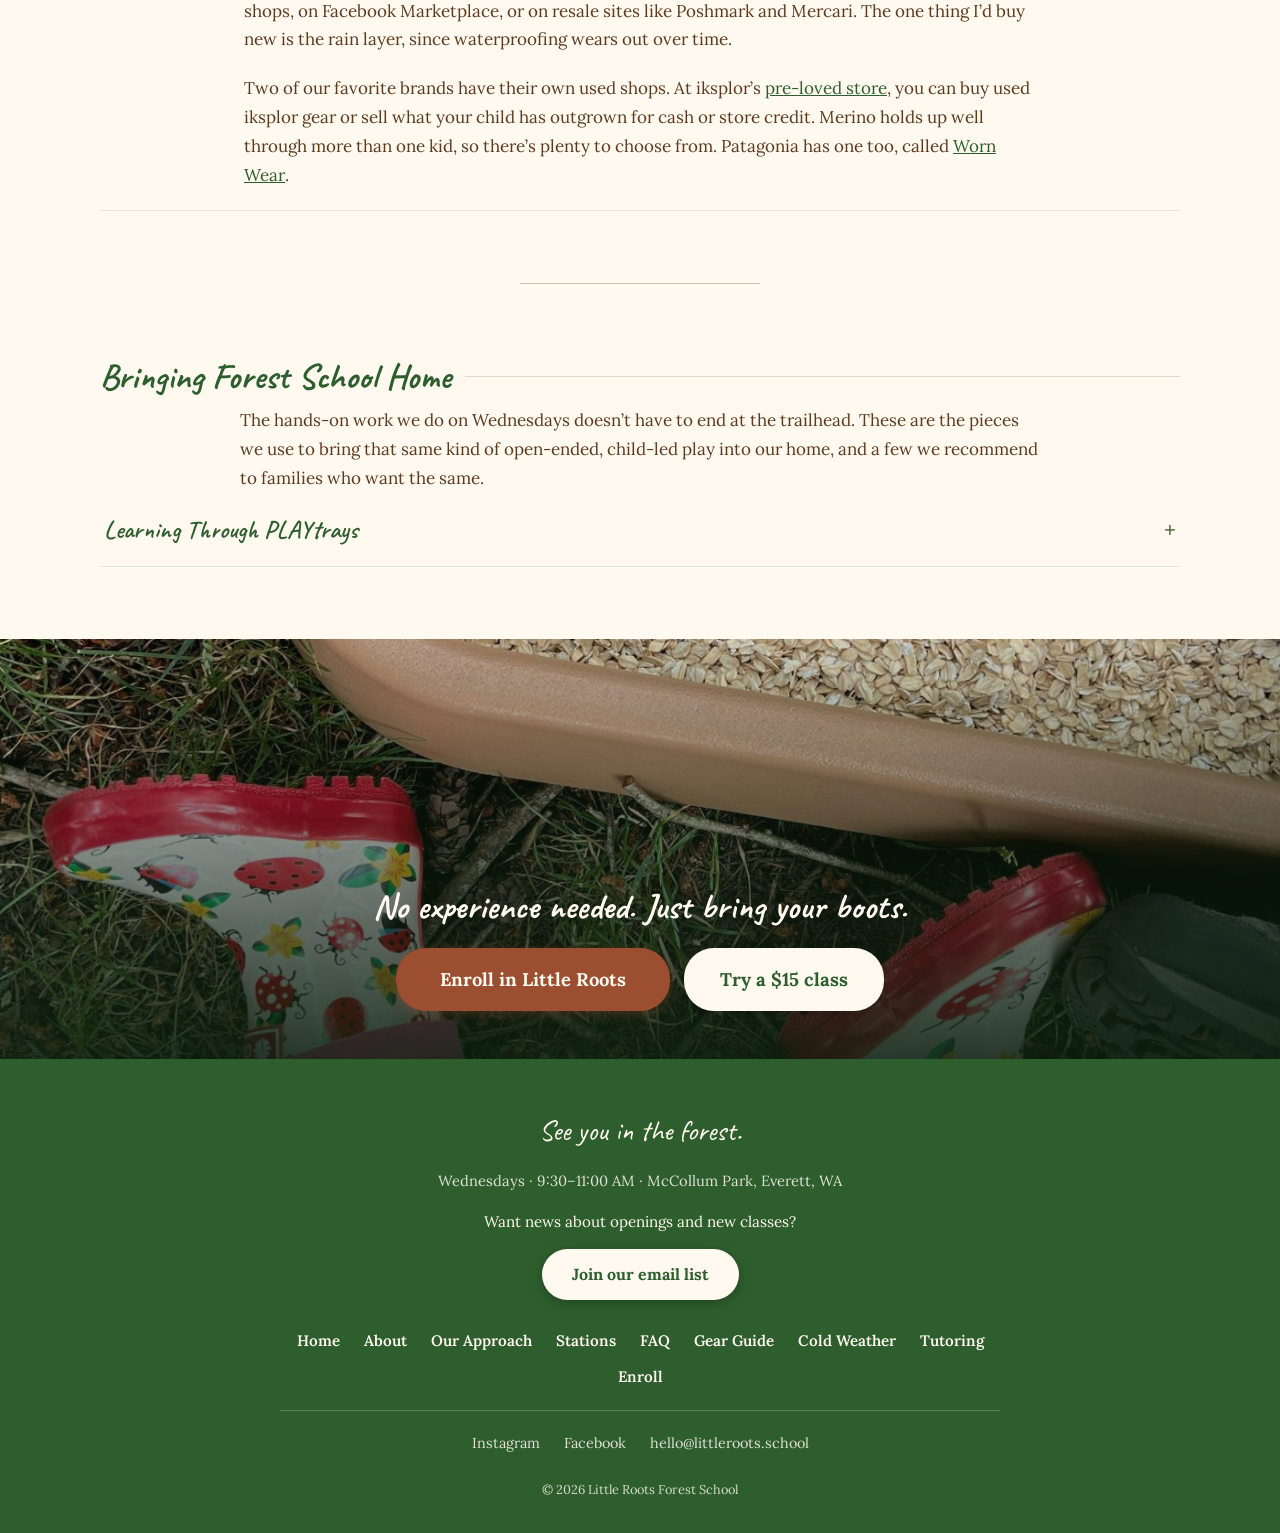
==== commit 5915de21: "Add A Little Darling School line to cold weather page and Scandinavian saying to Gear Guide Co-Autho" ====
--- a/recommended/index.html
+++ b/recommended/index.html
@@ -177,6 +177,10 @@
       <p class="gear-section-season">October through May</p>
 
       <div class="recommended-intro">
+        <blockquote class="gear-saying">
+          <p>&ldquo;There&rsquo;s no such thing as bad weather, only bad clothes.&rdquo;</p>
+          <p class="gear-saying-source">Scandinavian saying</p>
+        </blockquote>
         <p>Here in the Pacific Northwest, expect rain, mud, and a toddler who finds every puddle. The key to staying warm and dry outdoors is layering, and once you get the hang of it, rainy Wednesdays get a lot easier.</p>
         <p><strong>The golden rule: no cotton on cold or wet days. Cotton absorbs moisture and holds it against the skin, which makes kids cold fast. Choose wool or synthetic fabrics for base layers and fleece, and save the cotton for summer.</strong></p>
         <p>Don&rsquo;t feel pressure to stock up. Two sets is all you need, one to wear and one to pack as a change of clothes.</p>
--- a/css/style.css
+++ b/css/style.css
@@ -839,6 +839,10 @@
   padding: 48px 0 8px;
 }
 
+.weather-intro p + p {
+  margin-top: 16px;
+}
+
 .weather-intro p {
   max-width: 640px;
   margin: 0 auto;
@@ -879,6 +883,14 @@
   font-size: 1.0625rem;
   line-height: 1.7;
   margin: 0;
+}
+
+.weather-gear-box {
+  margin-top: 28px;
+}
+
+.weather-gear-box li {
+  font-size: 1rem;
 }
 
 .weather-tips a,
@@ -2450,6 +2462,27 @@
 
 .gear-start-callout ul + p {
   margin-top: 18px;
+}
+
+/* Scandinavian saying at the top of the Fall to Spring gear section */
+.recommended-intro .gear-saying {
+  margin: 0 auto 28px;
+  text-align: center;
+}
+
+.recommended-intro .gear-saying p {
+  font-family: 'Lora', Georgia, serif;
+  font-size: 1.2rem;
+  line-height: 1.5;
+  color: var(--forest-green);
+  margin-bottom: 6px;
+}
+
+.recommended-intro .gear-saying .gear-saying-source {
+  font-family: inherit;
+  font-size: 0.85rem;
+  color: var(--sage-text);
+  margin-bottom: 0;
 }
 
 .recommended-intro p {
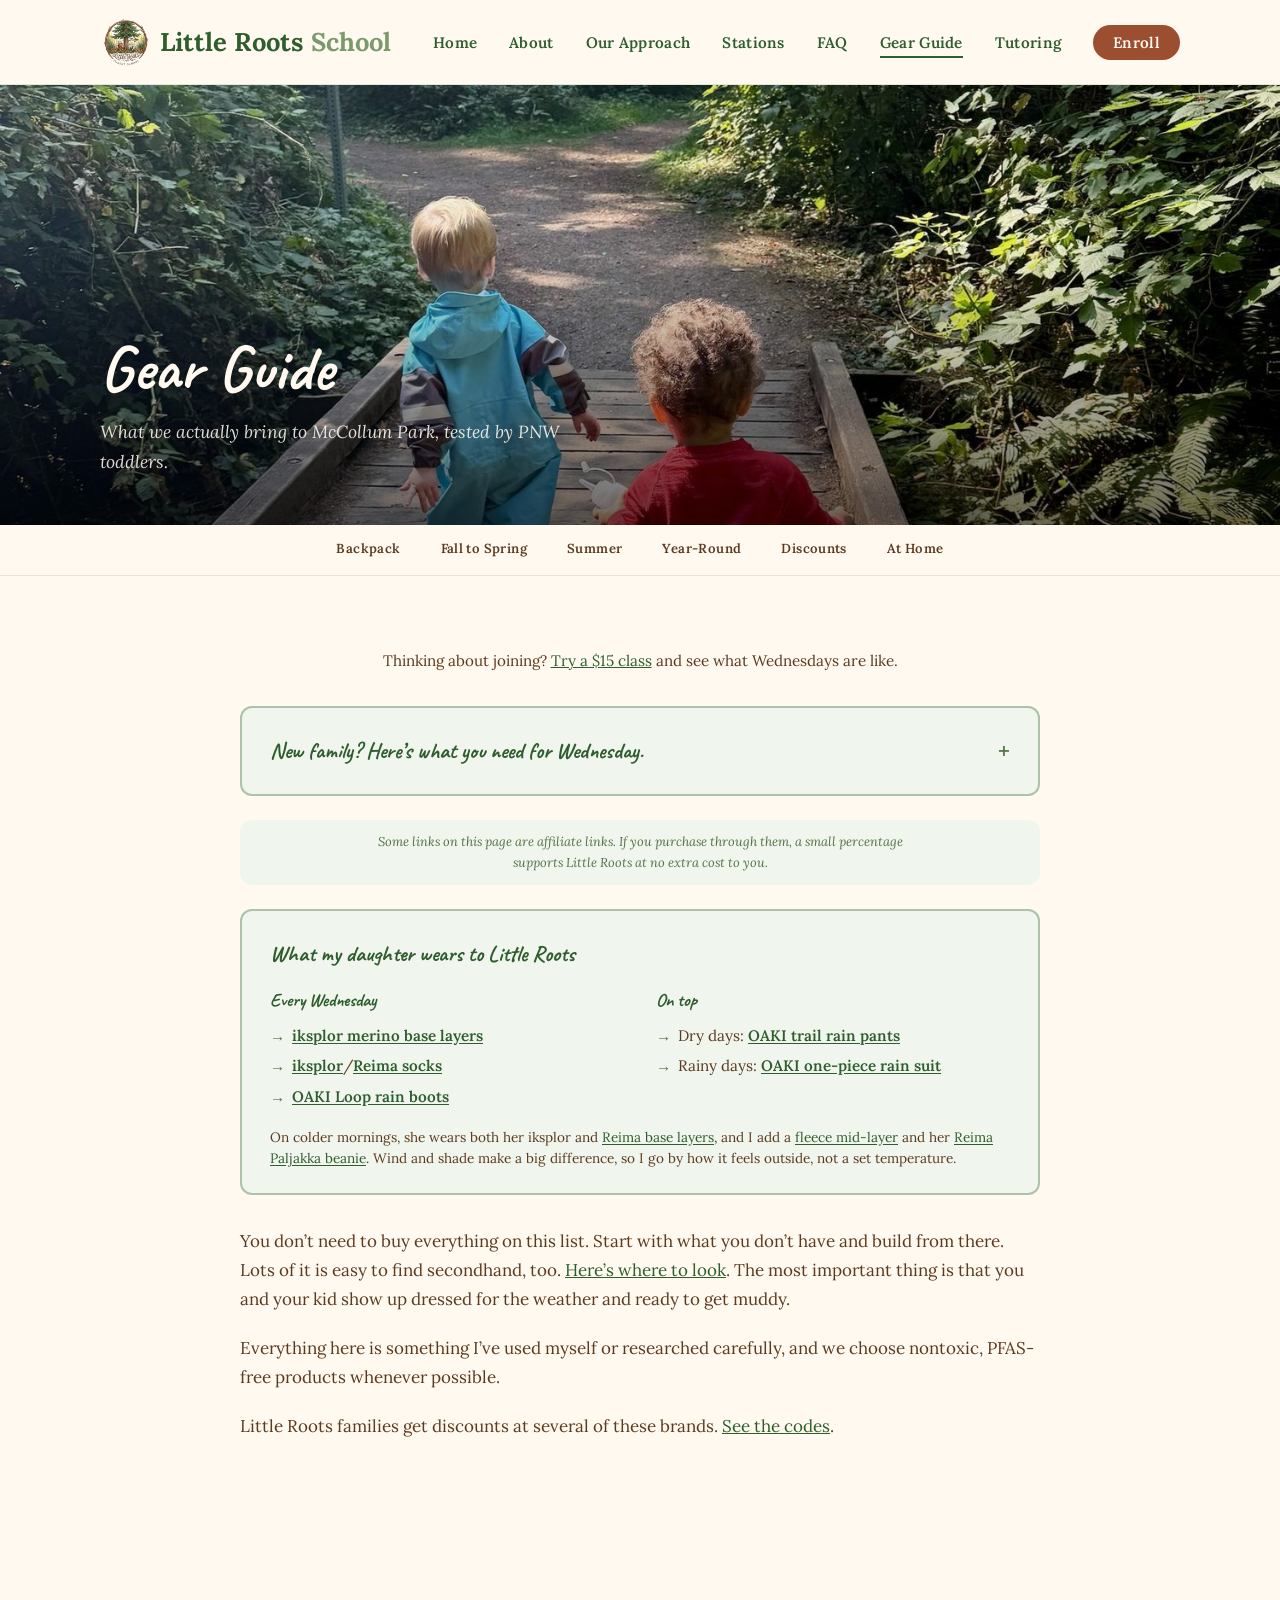
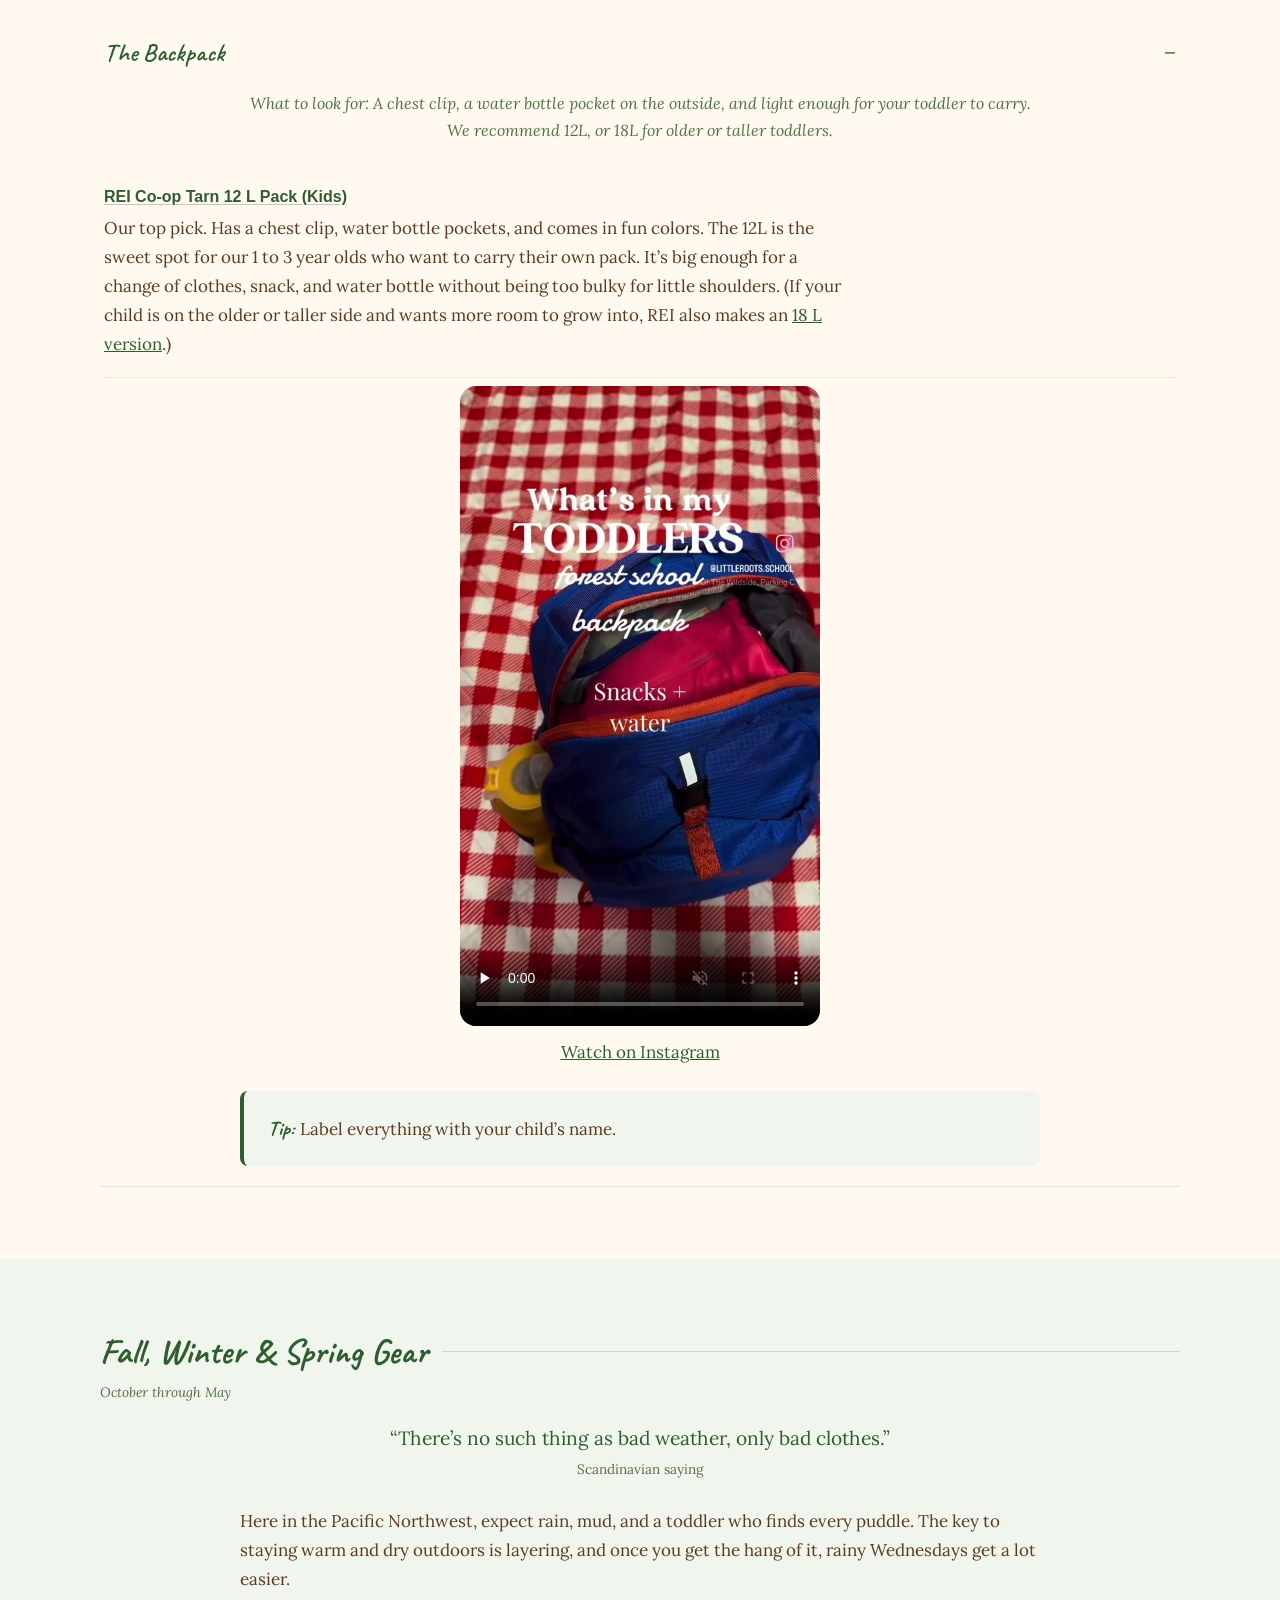
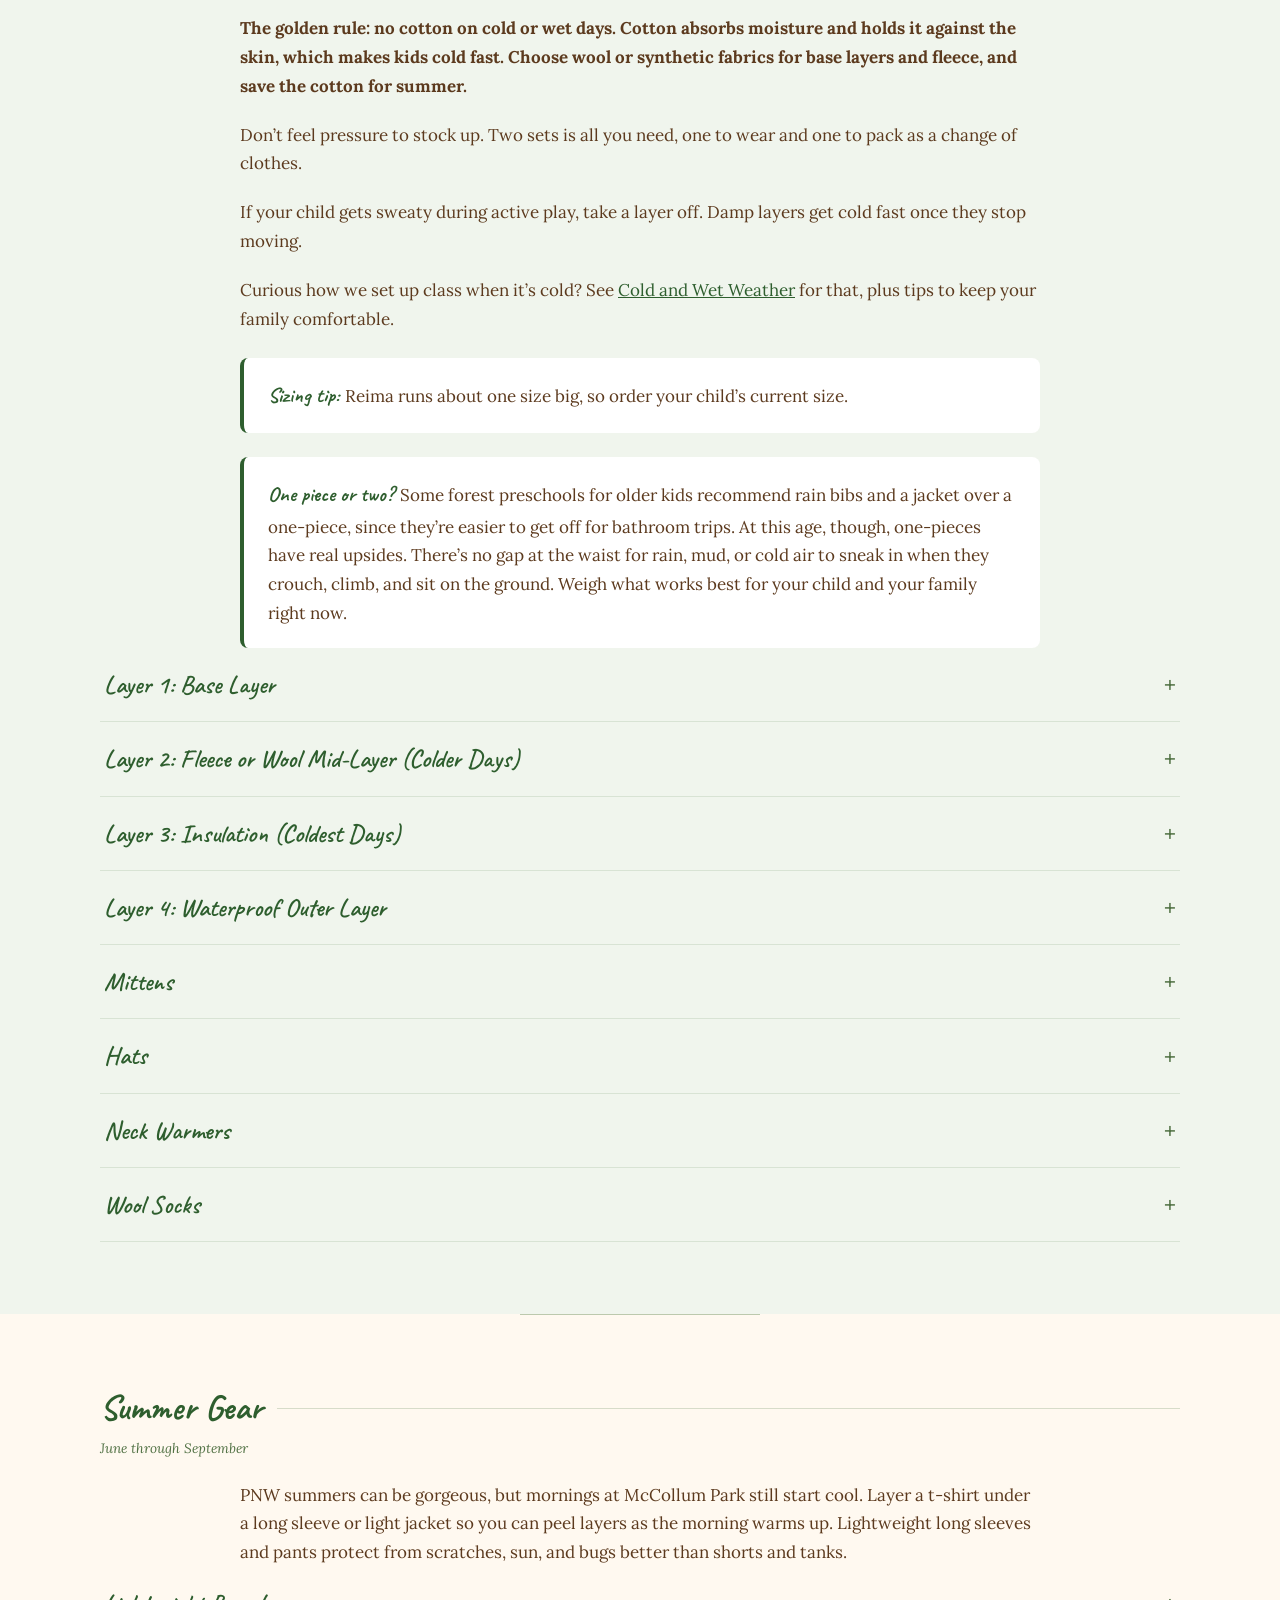
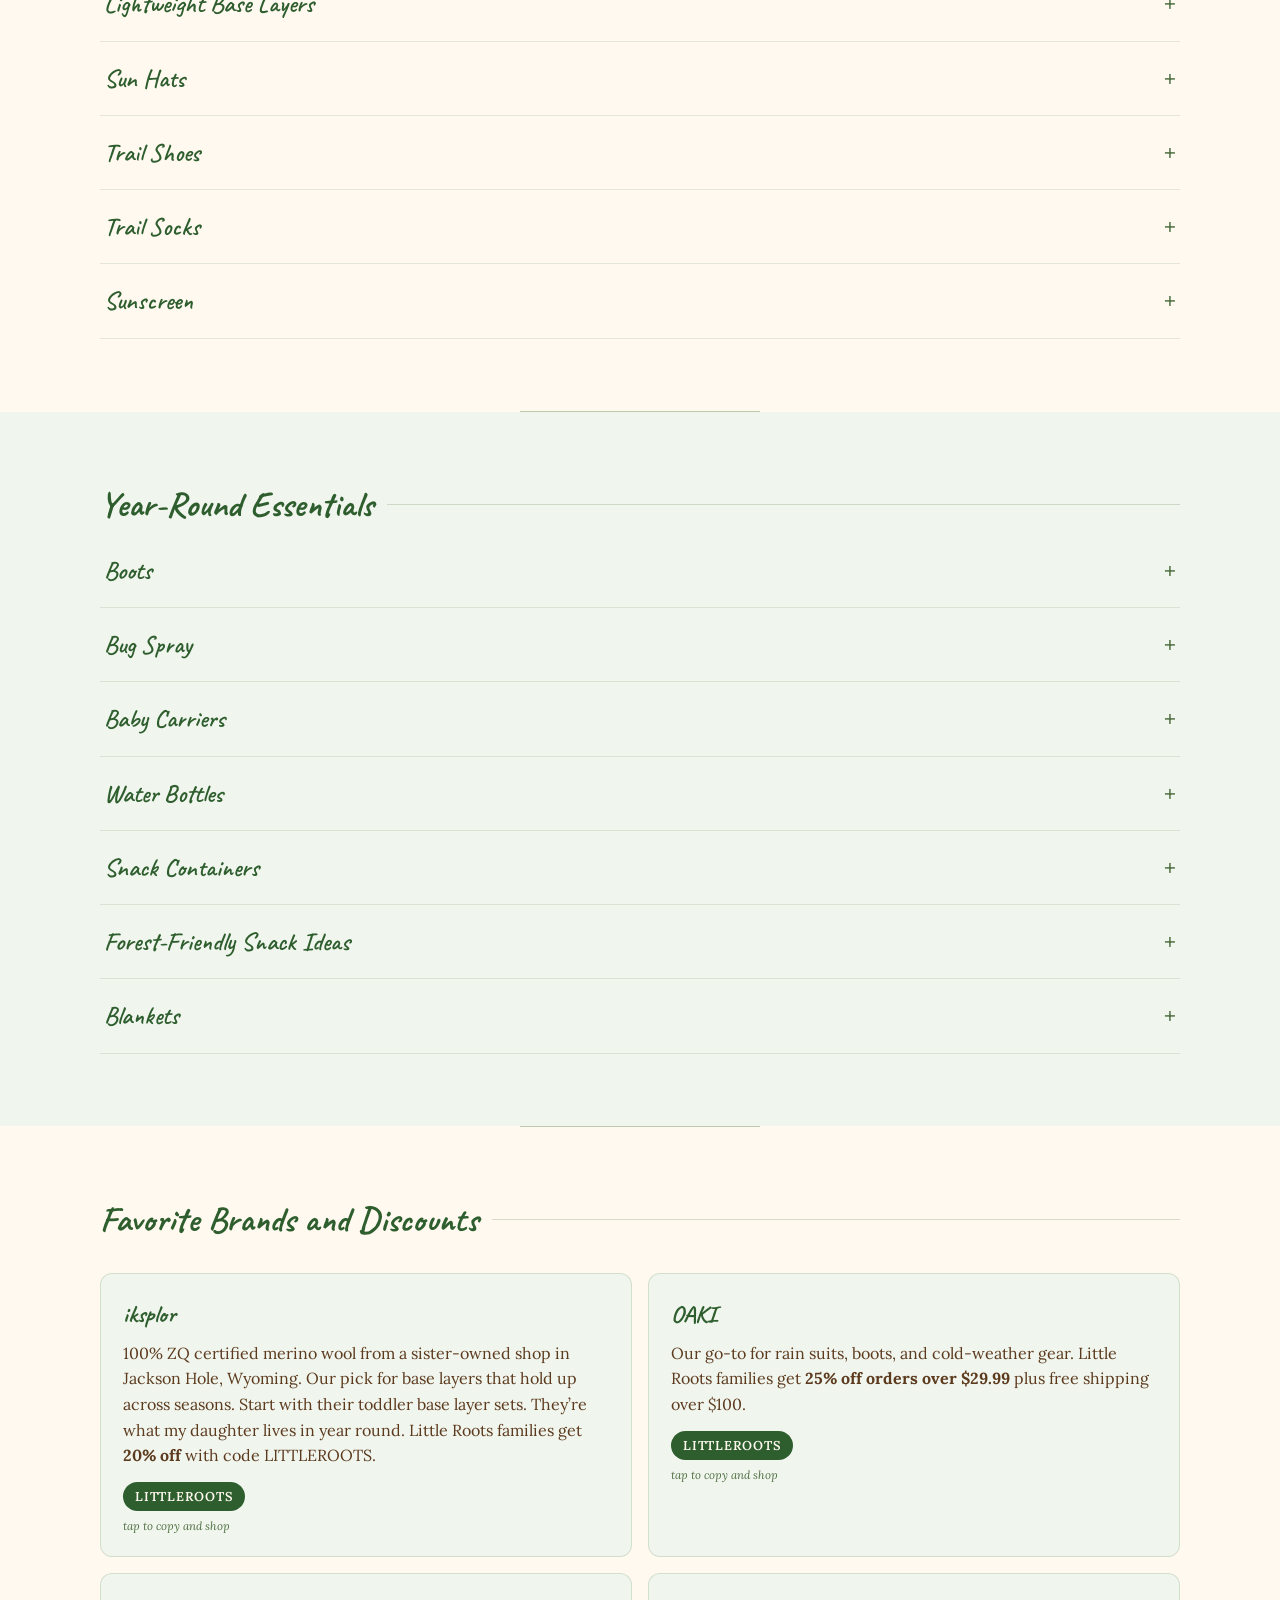
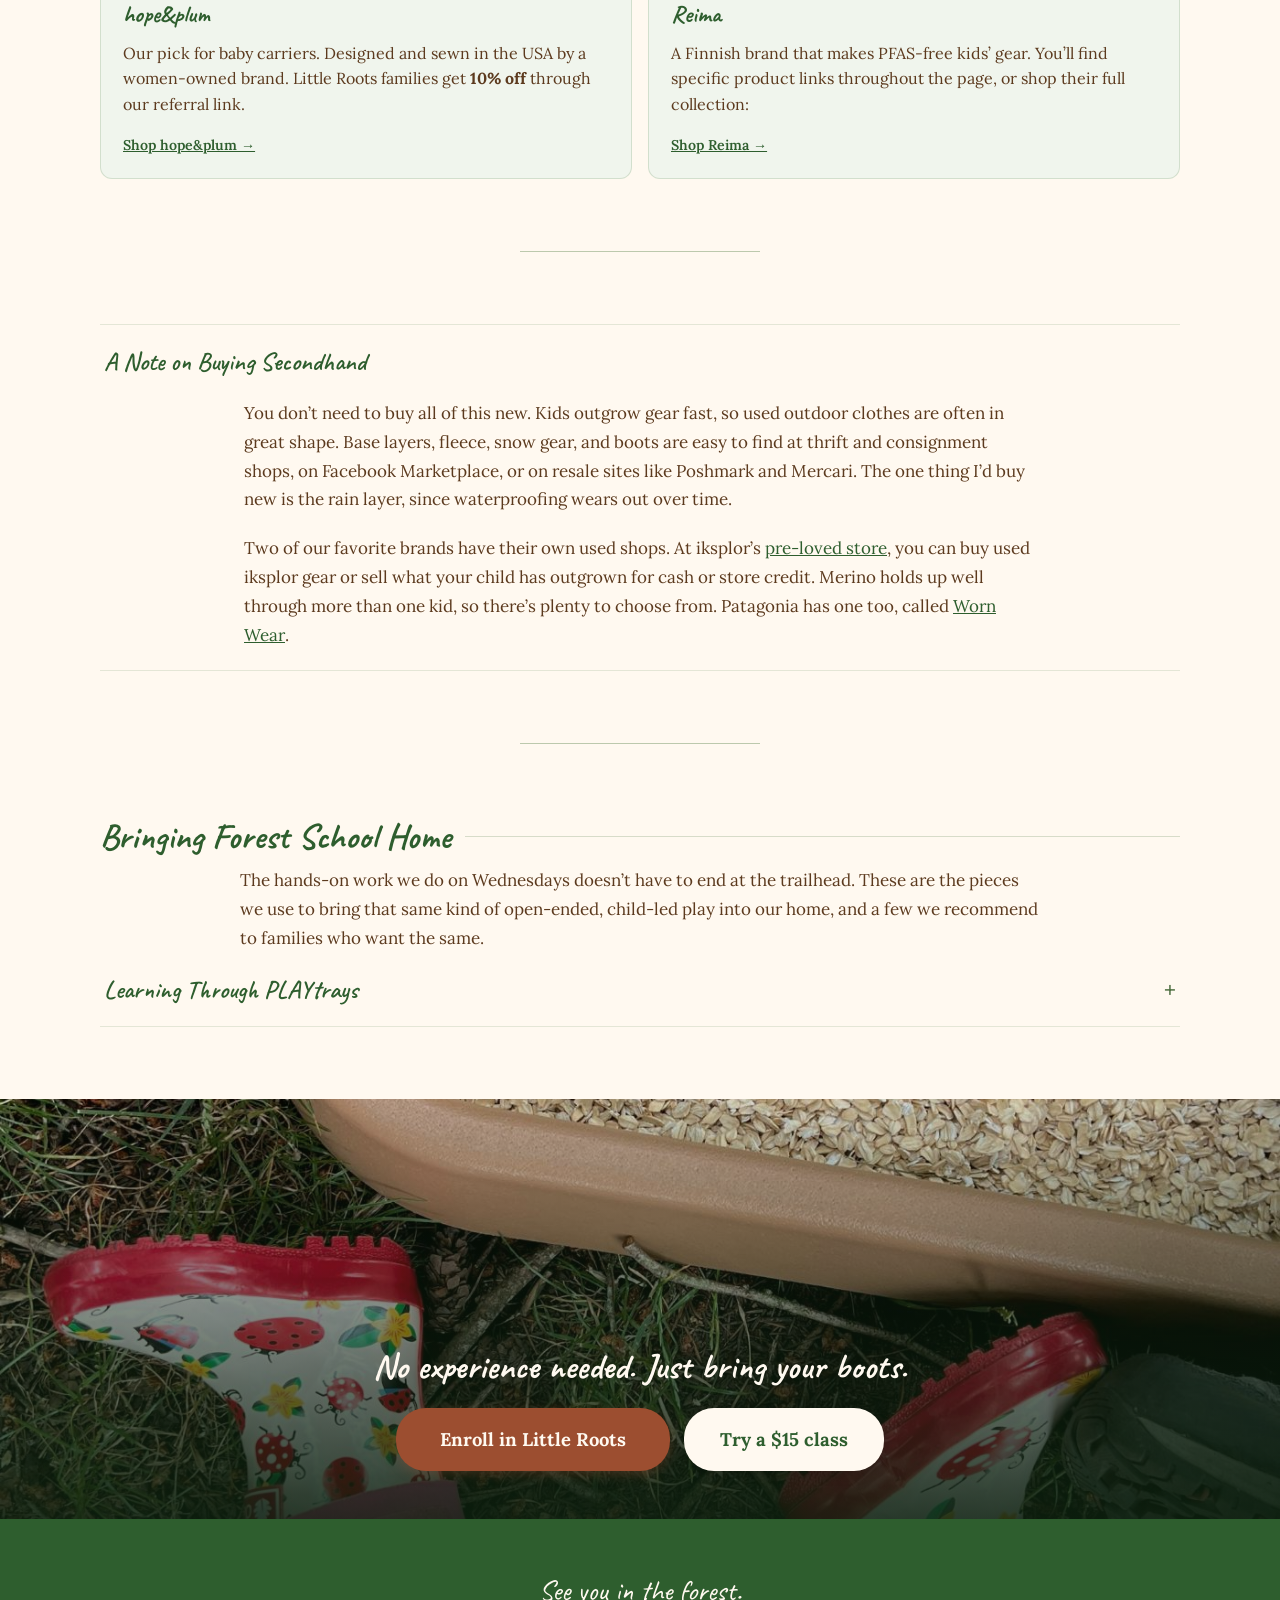
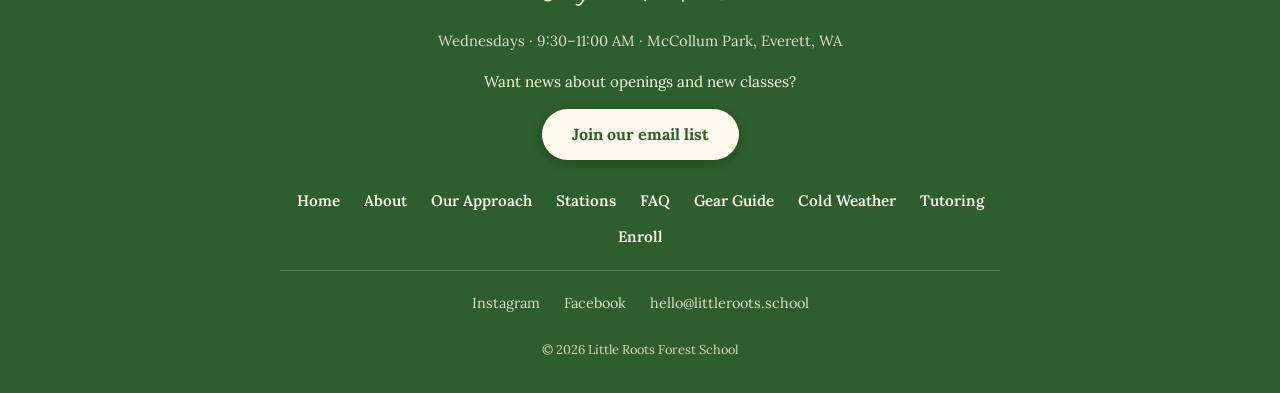
==== commit ef52533c: "Add Reima Puhuri snowsuit to Gear Guide insulation layer Co-Authored-By: Claude Opus 5.5 <noreply@an" ====
--- a/recommended/index.html
+++ b/recommended/index.html
@@ -251,6 +251,11 @@
             </div>
 
             <div class="gear-product">
+              <h3><a href="https://www.awin1.com/cread.php?awinmid=92285&awinaffid=2853489&ued=https%3A%2F%2Fus.reima.com%2Fproducts%2Fwaterproof-reimatec-snowsuit-puhuri" target="_blank" rel="noopener noreferrer">Reima Puhuri Reimatec Snowsuit <span class="sr-only">(opens in new tab)</span></a></h3>
+              <p>A waterproof one piece snowsuit from Reima. Since it&rsquo;s waterproof, it can go on as the outer layer on cold, wet mornings.</p>
+            </div>
+
+            <div class="gear-product">
               <h3><a href="https://www.awin1.com/cread.php?awinmid=92285&awinaffid=2853489&ued=https%3A%2F%2Fus.reima.com%2Fcollections%2Finsulated-jackets" target="_blank" rel="noopener noreferrer">Reima Toddler Winter Jackets <span class="sr-only">(opens in new tab)</span></a></h3>
               <p>A good fit for layering, and they hold up well to repeated use.</p>
             </div>
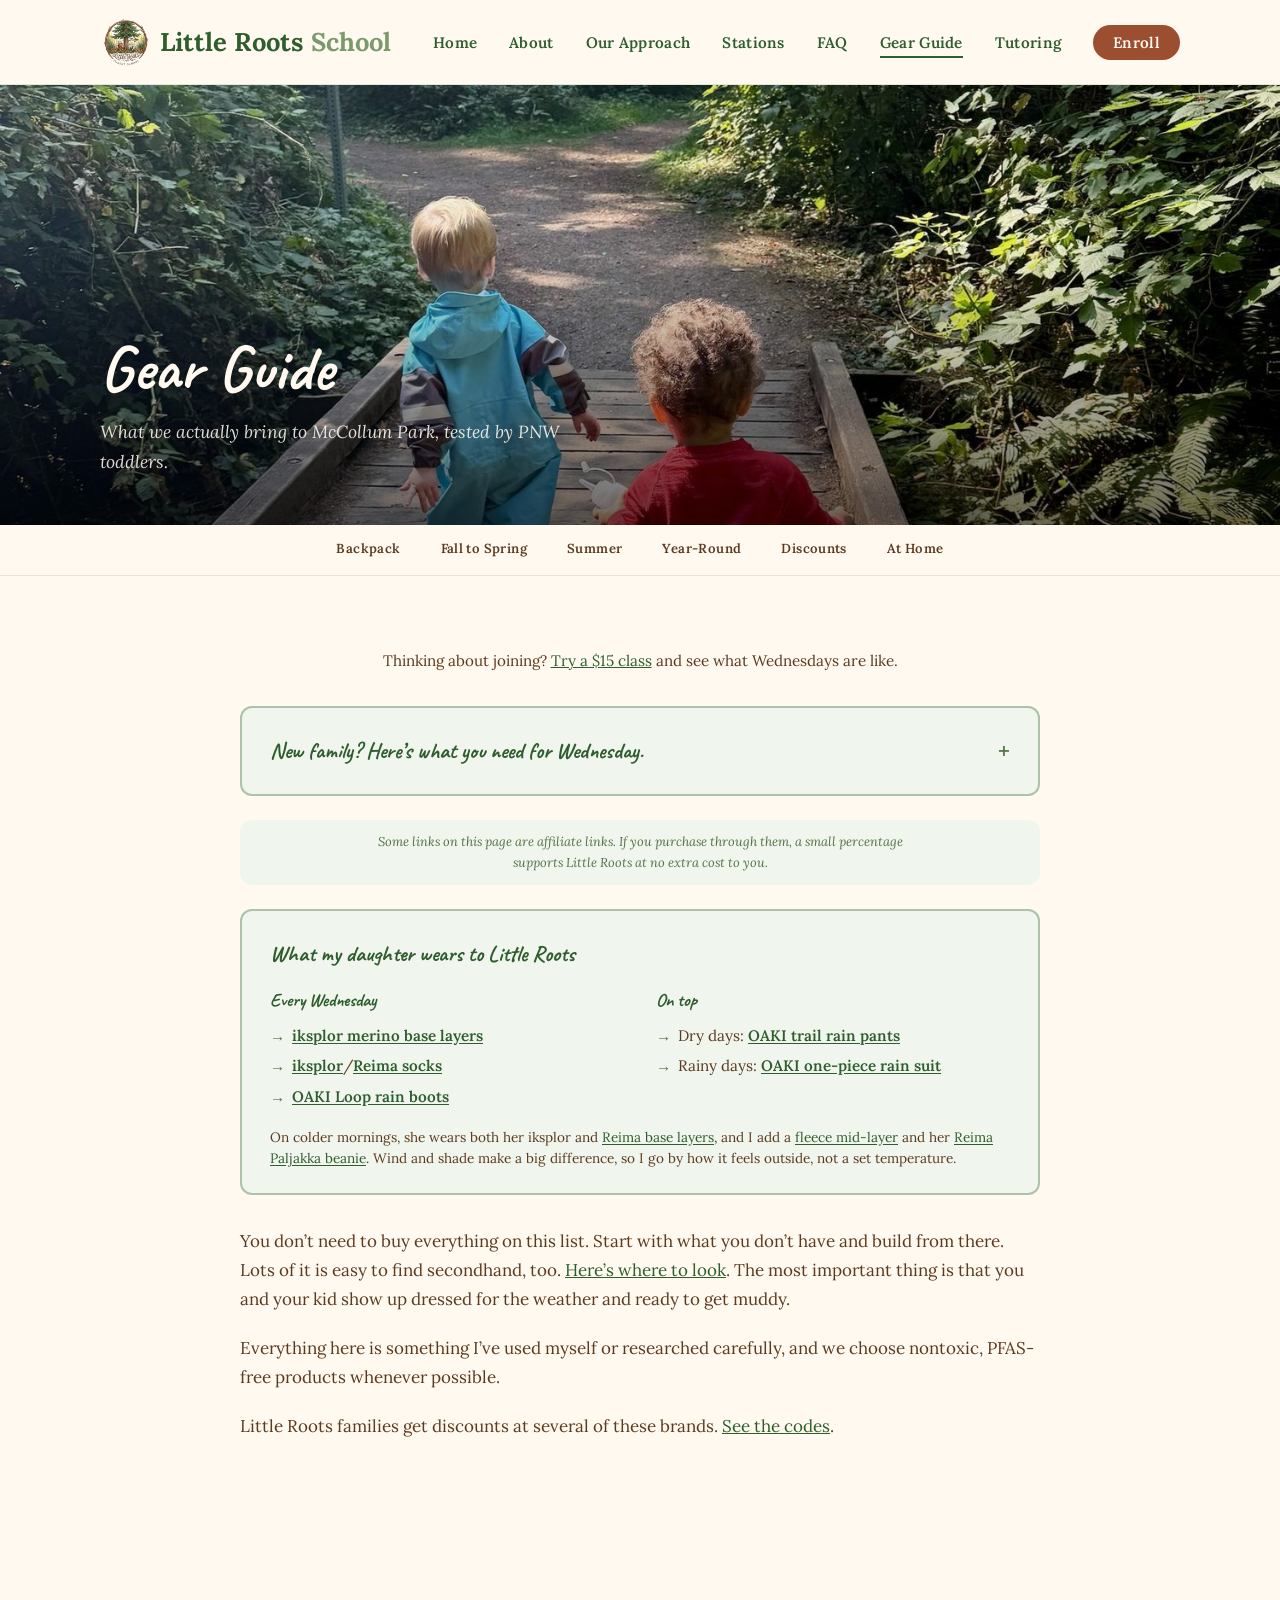
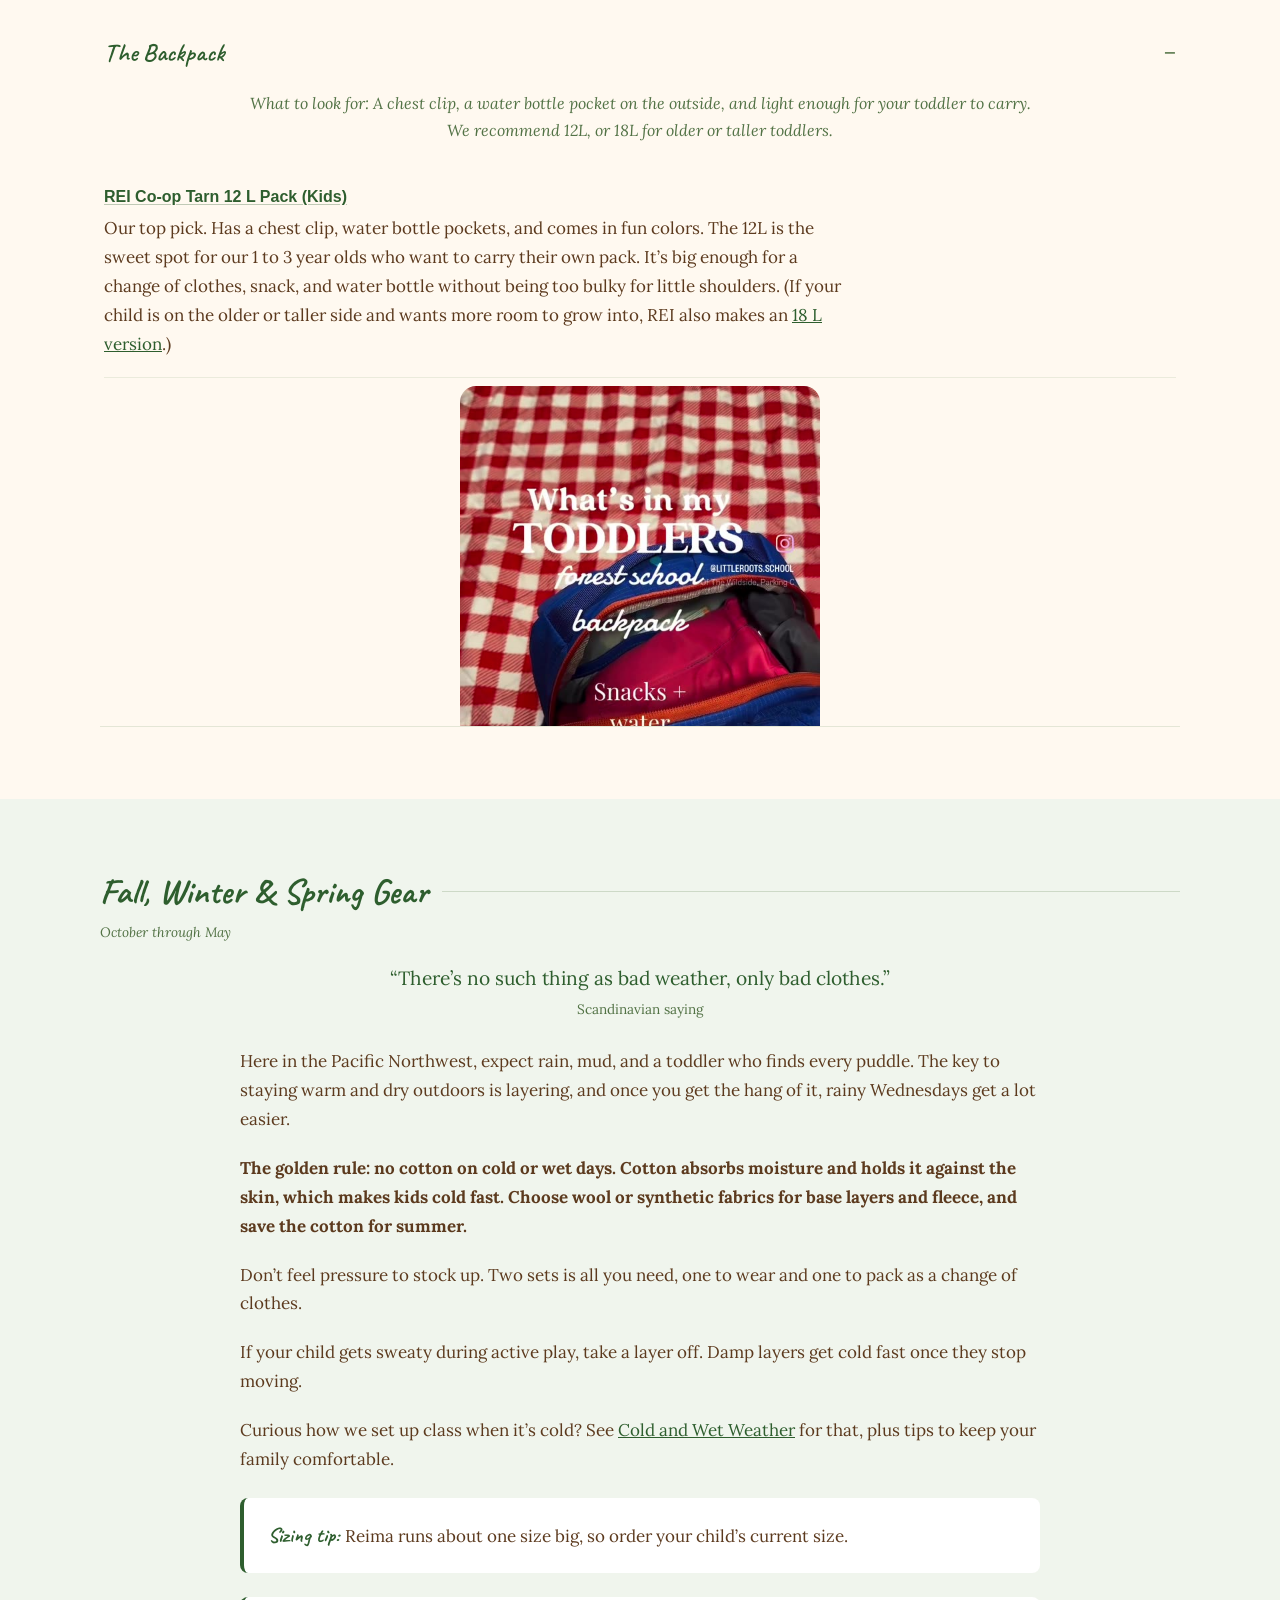
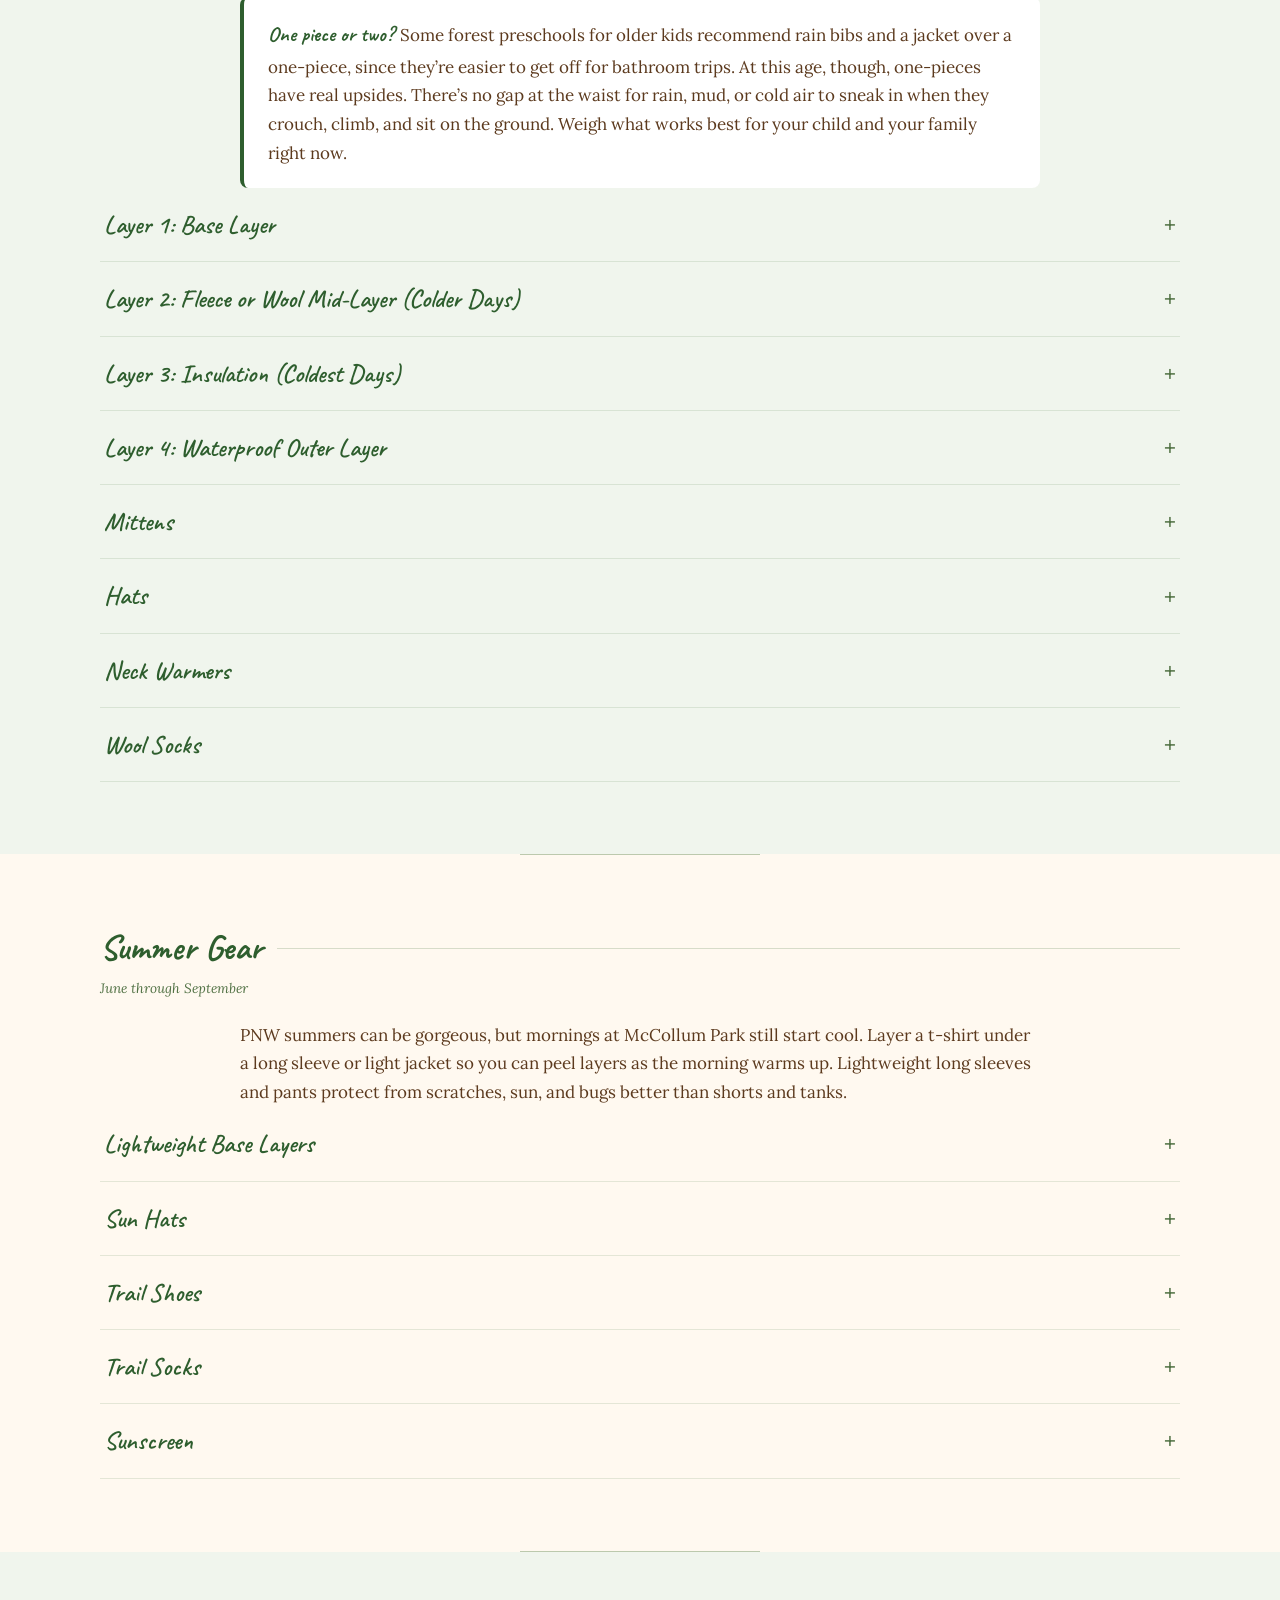
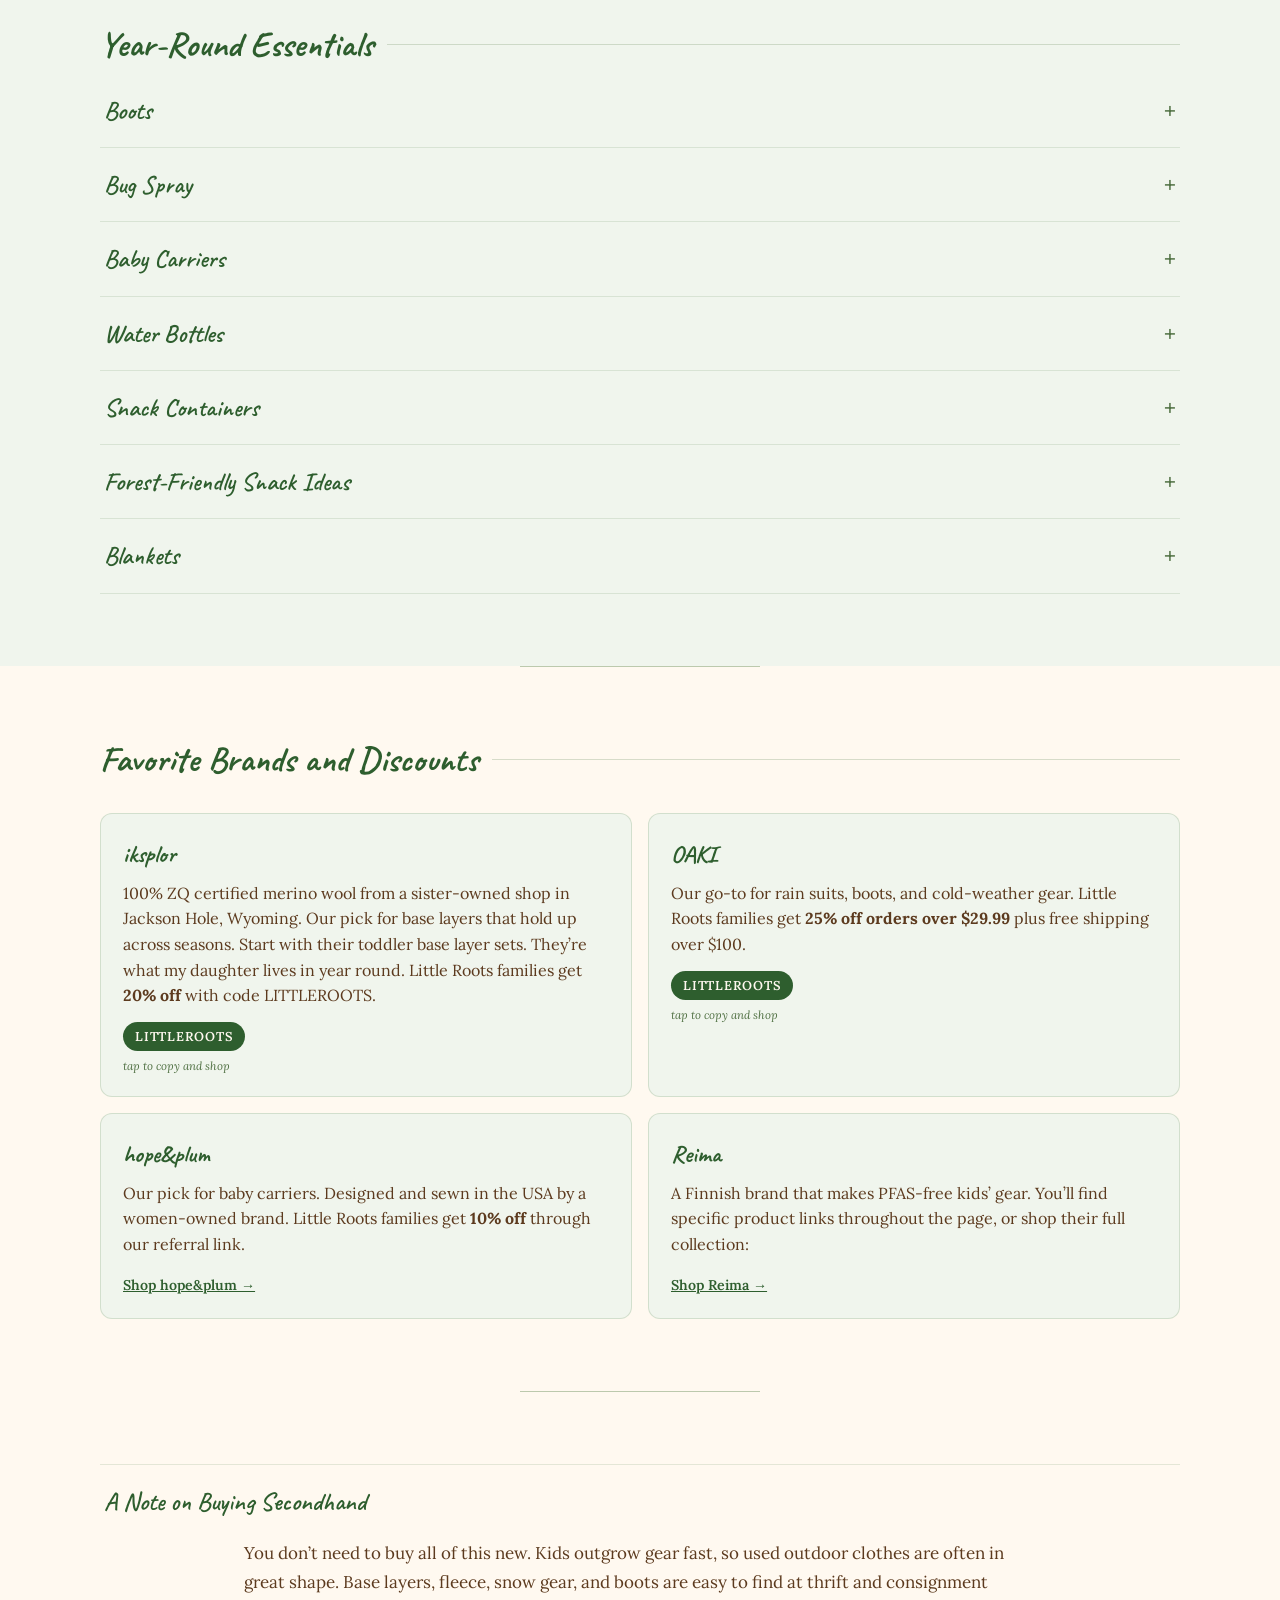
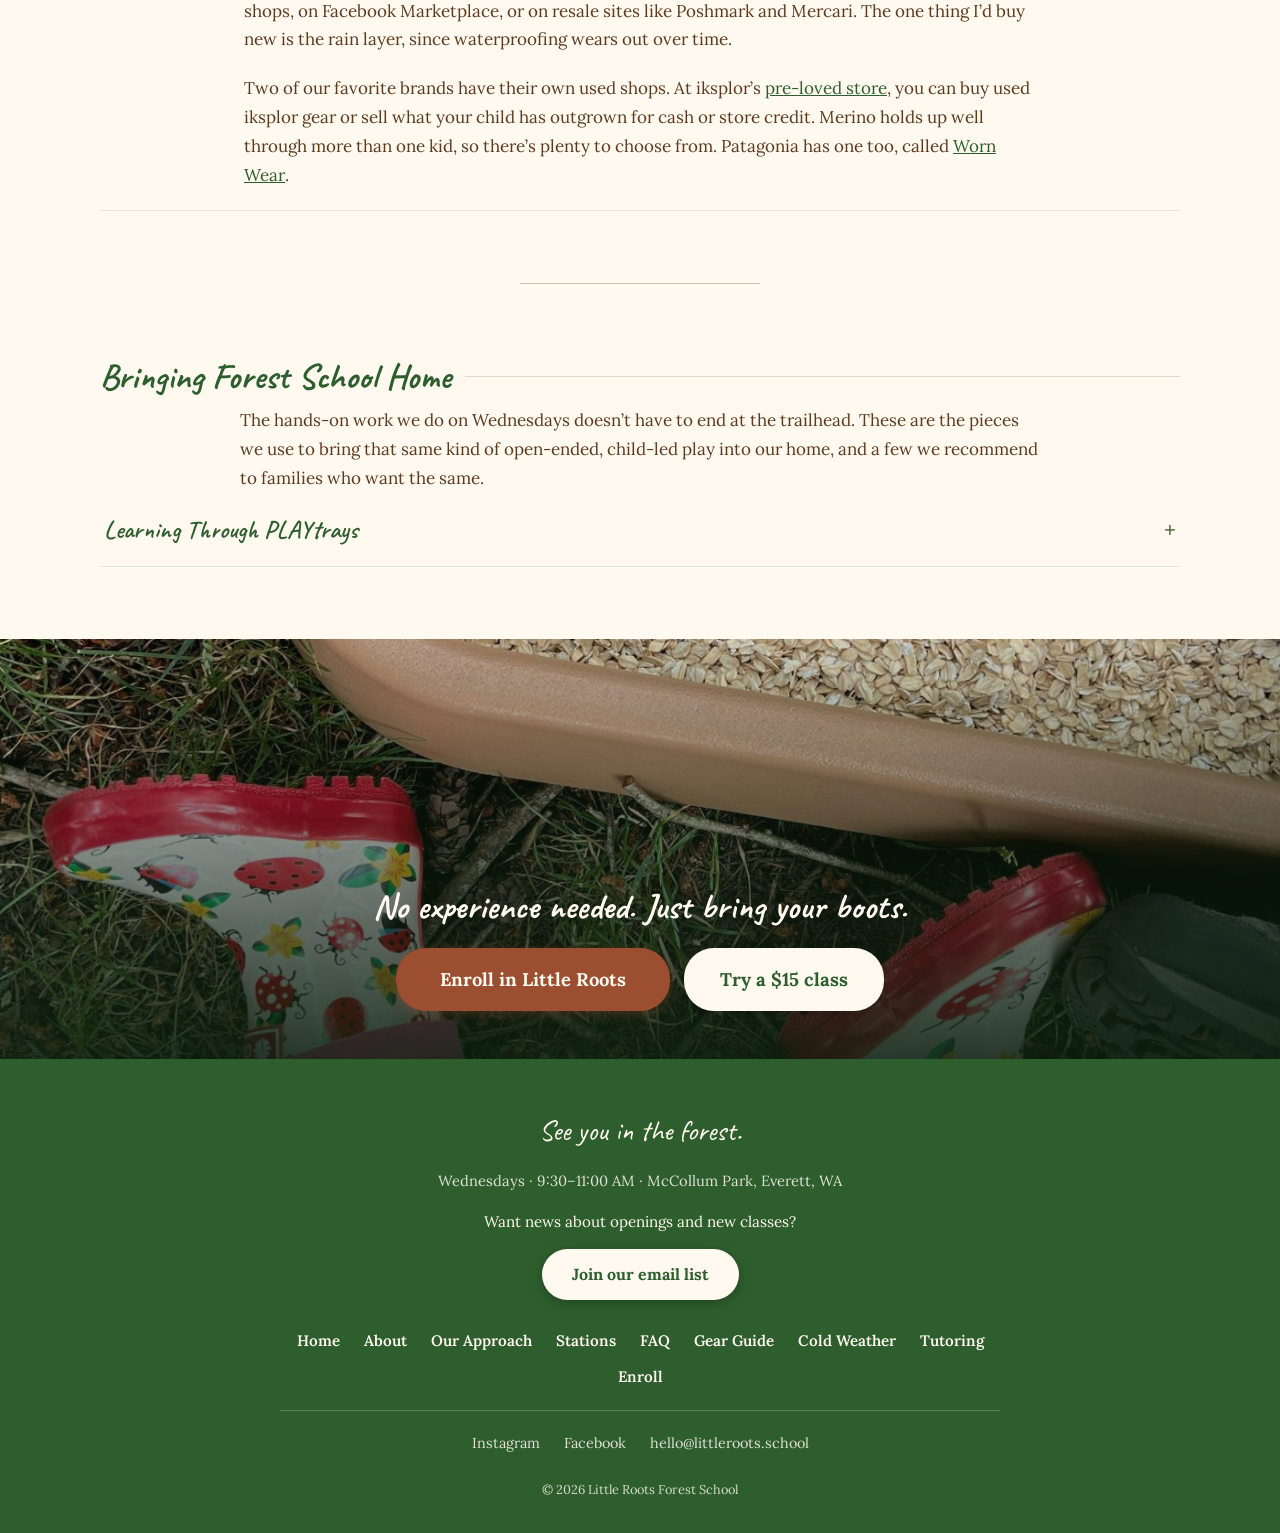
==== commit dfbbda06: "Update Reima snowsuit note on Gear Guide Co-Authored-By: Claude Opus 5.5 <noreply@anthropic.com> Cla" ====
--- a/recommended/index.html
+++ b/recommended/index.html
@@ -252,7 +252,7 @@
 
             <div class="gear-product">
               <h3><a href="https://www.awin1.com/cread.php?awinmid=92285&awinaffid=2853489&ued=https%3A%2F%2Fus.reima.com%2Fproducts%2Fwaterproof-reimatec-snowsuit-puhuri" target="_blank" rel="noopener noreferrer">Reima Puhuri Reimatec Snowsuit <span class="sr-only">(opens in new tab)</span></a></h3>
-              <p>A waterproof one piece snowsuit from Reima. Since it&rsquo;s waterproof, it can go on as the outer layer on cold, wet mornings.</p>
+              <p>The snowsuit I got for my daughter this winter. She hasn&rsquo;t worn it to class yet, so I&rsquo;ll share how it holds up once she has. Since it&rsquo;s waterproof, it can go on as the outer layer on cold, wet mornings.</p>
             </div>
 
             <div class="gear-product">
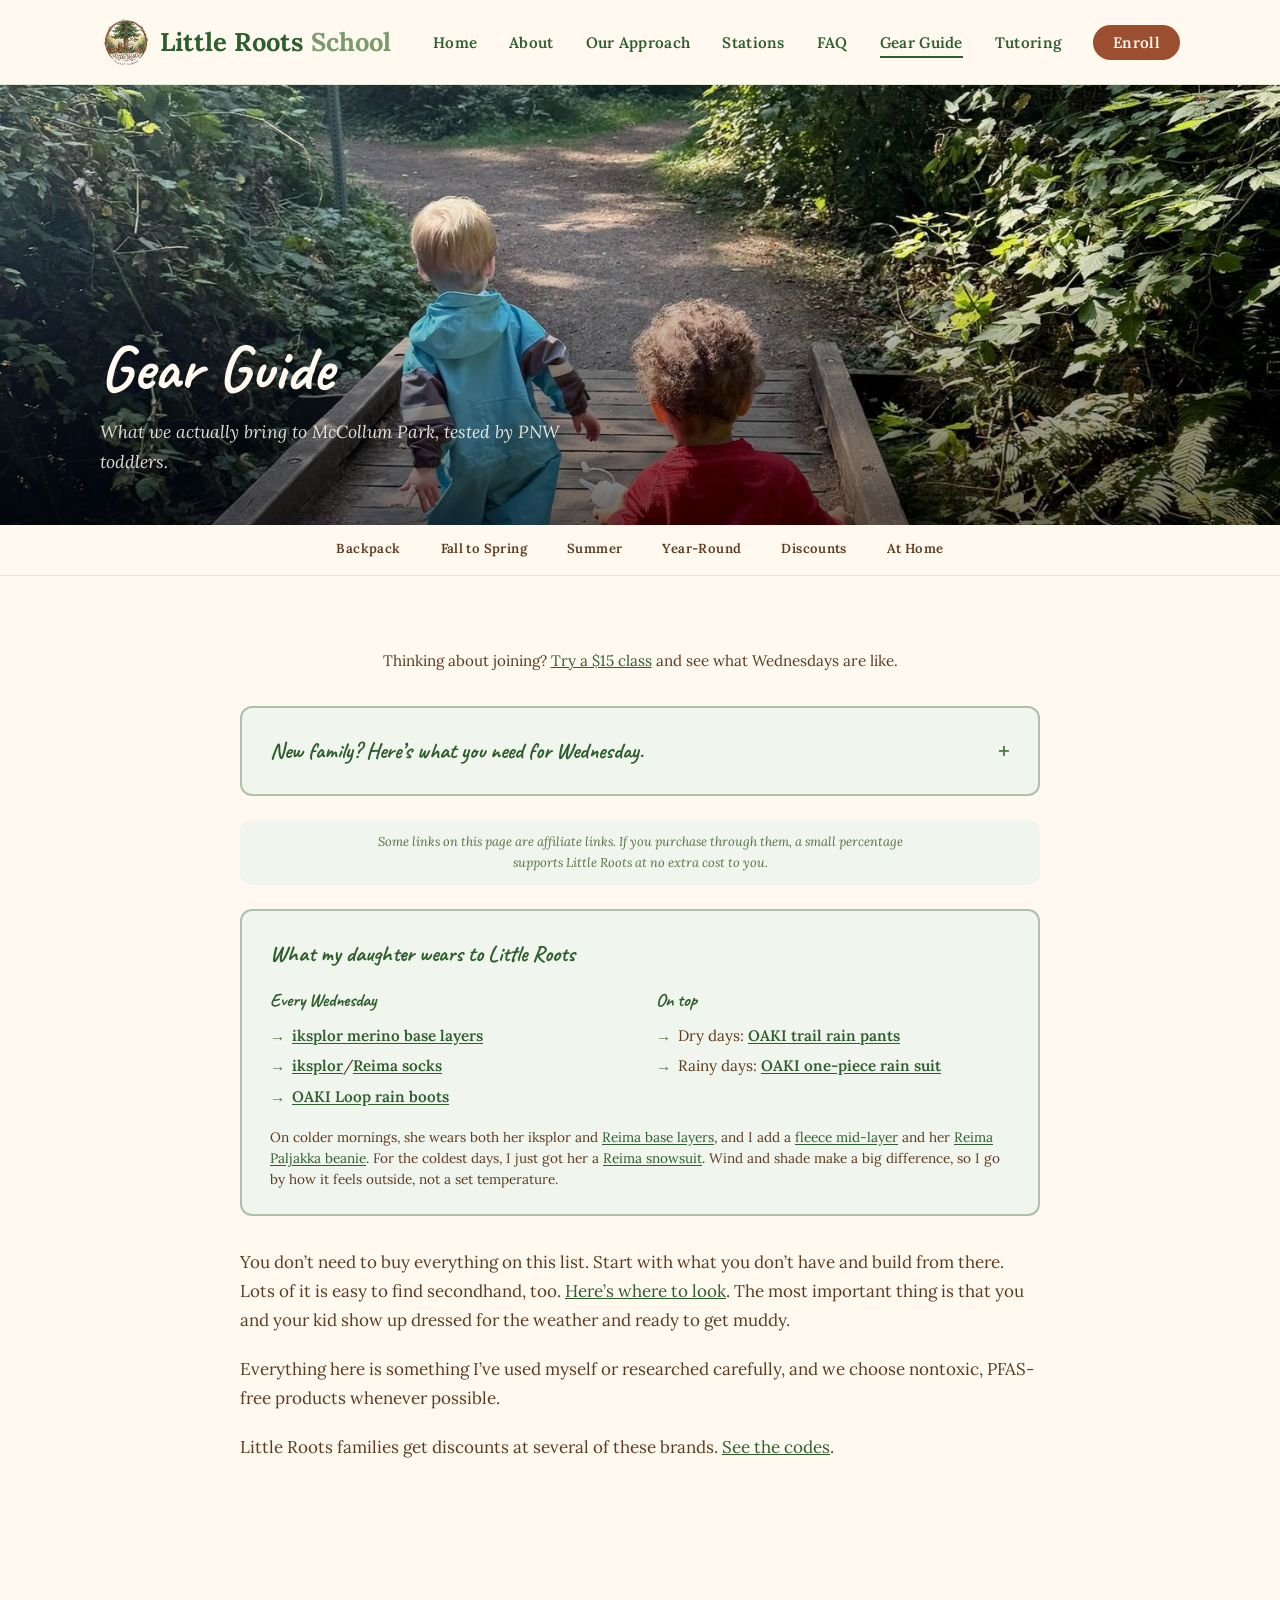
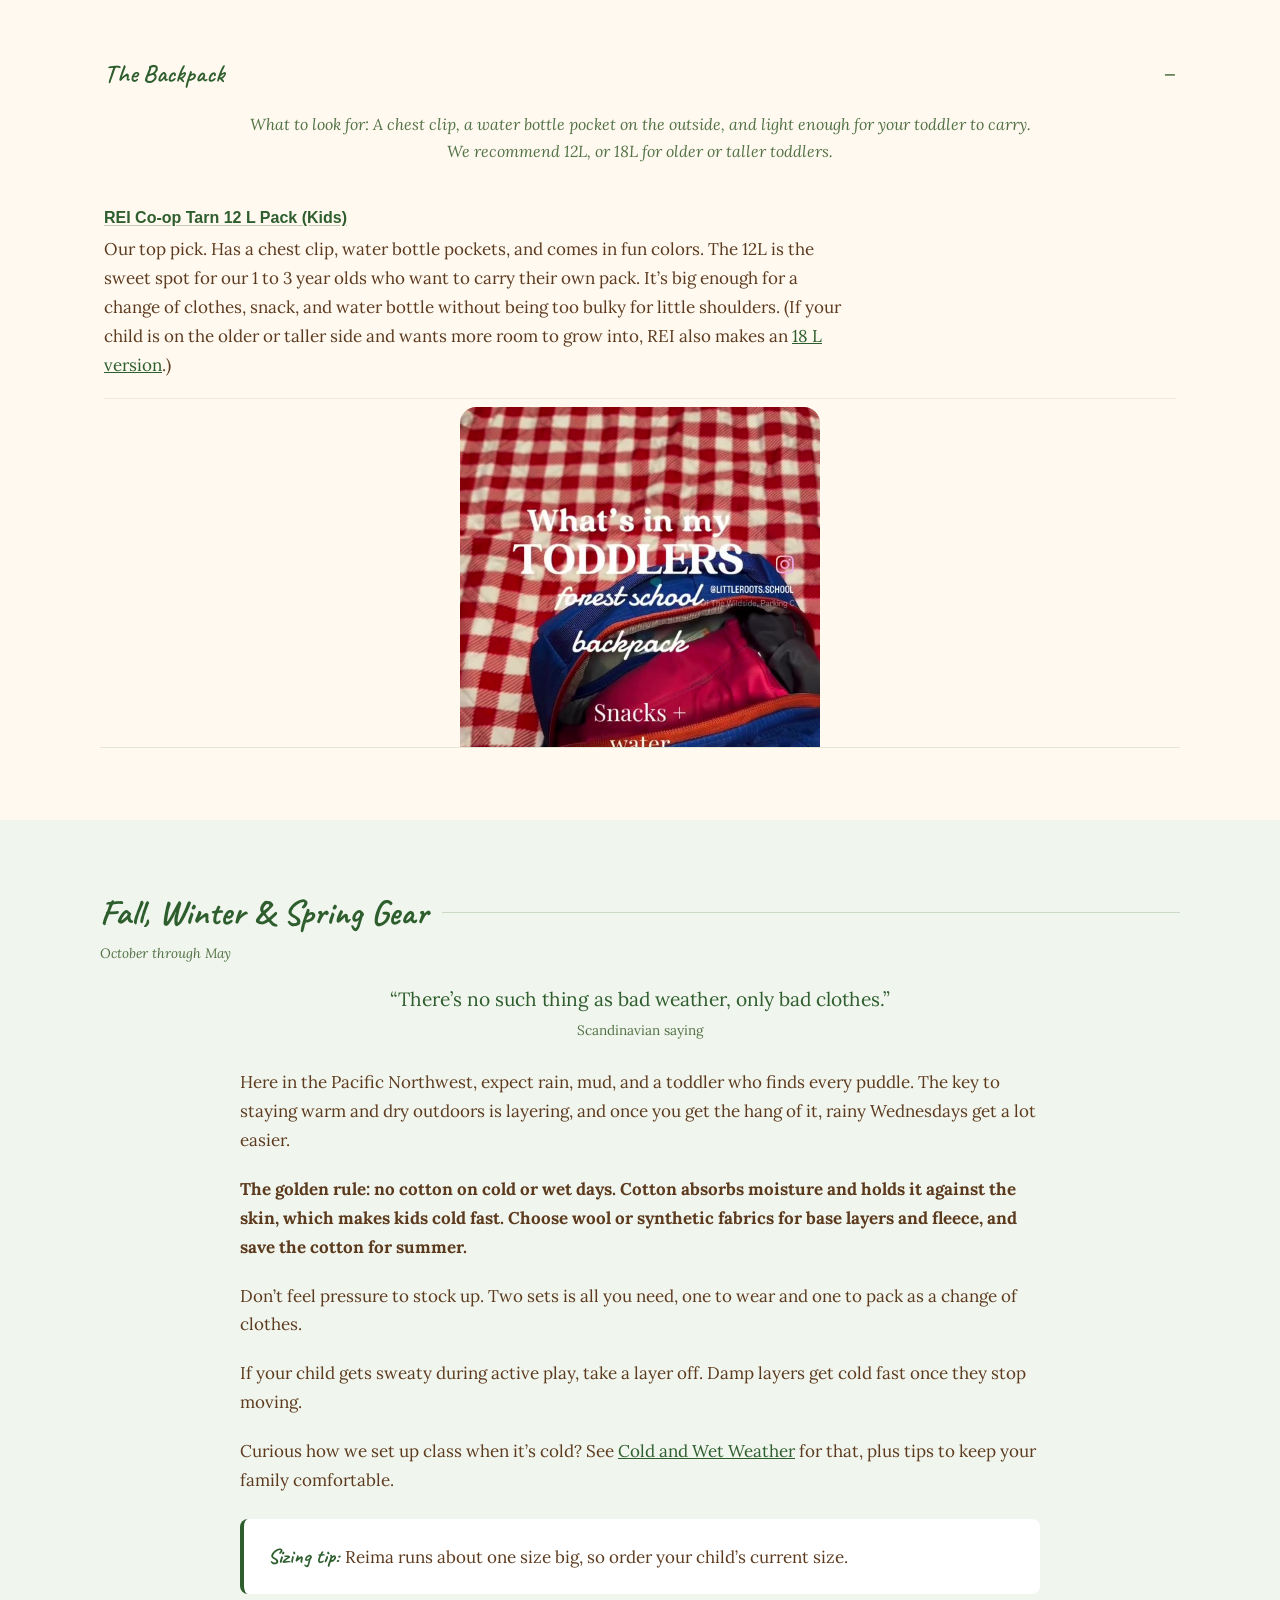
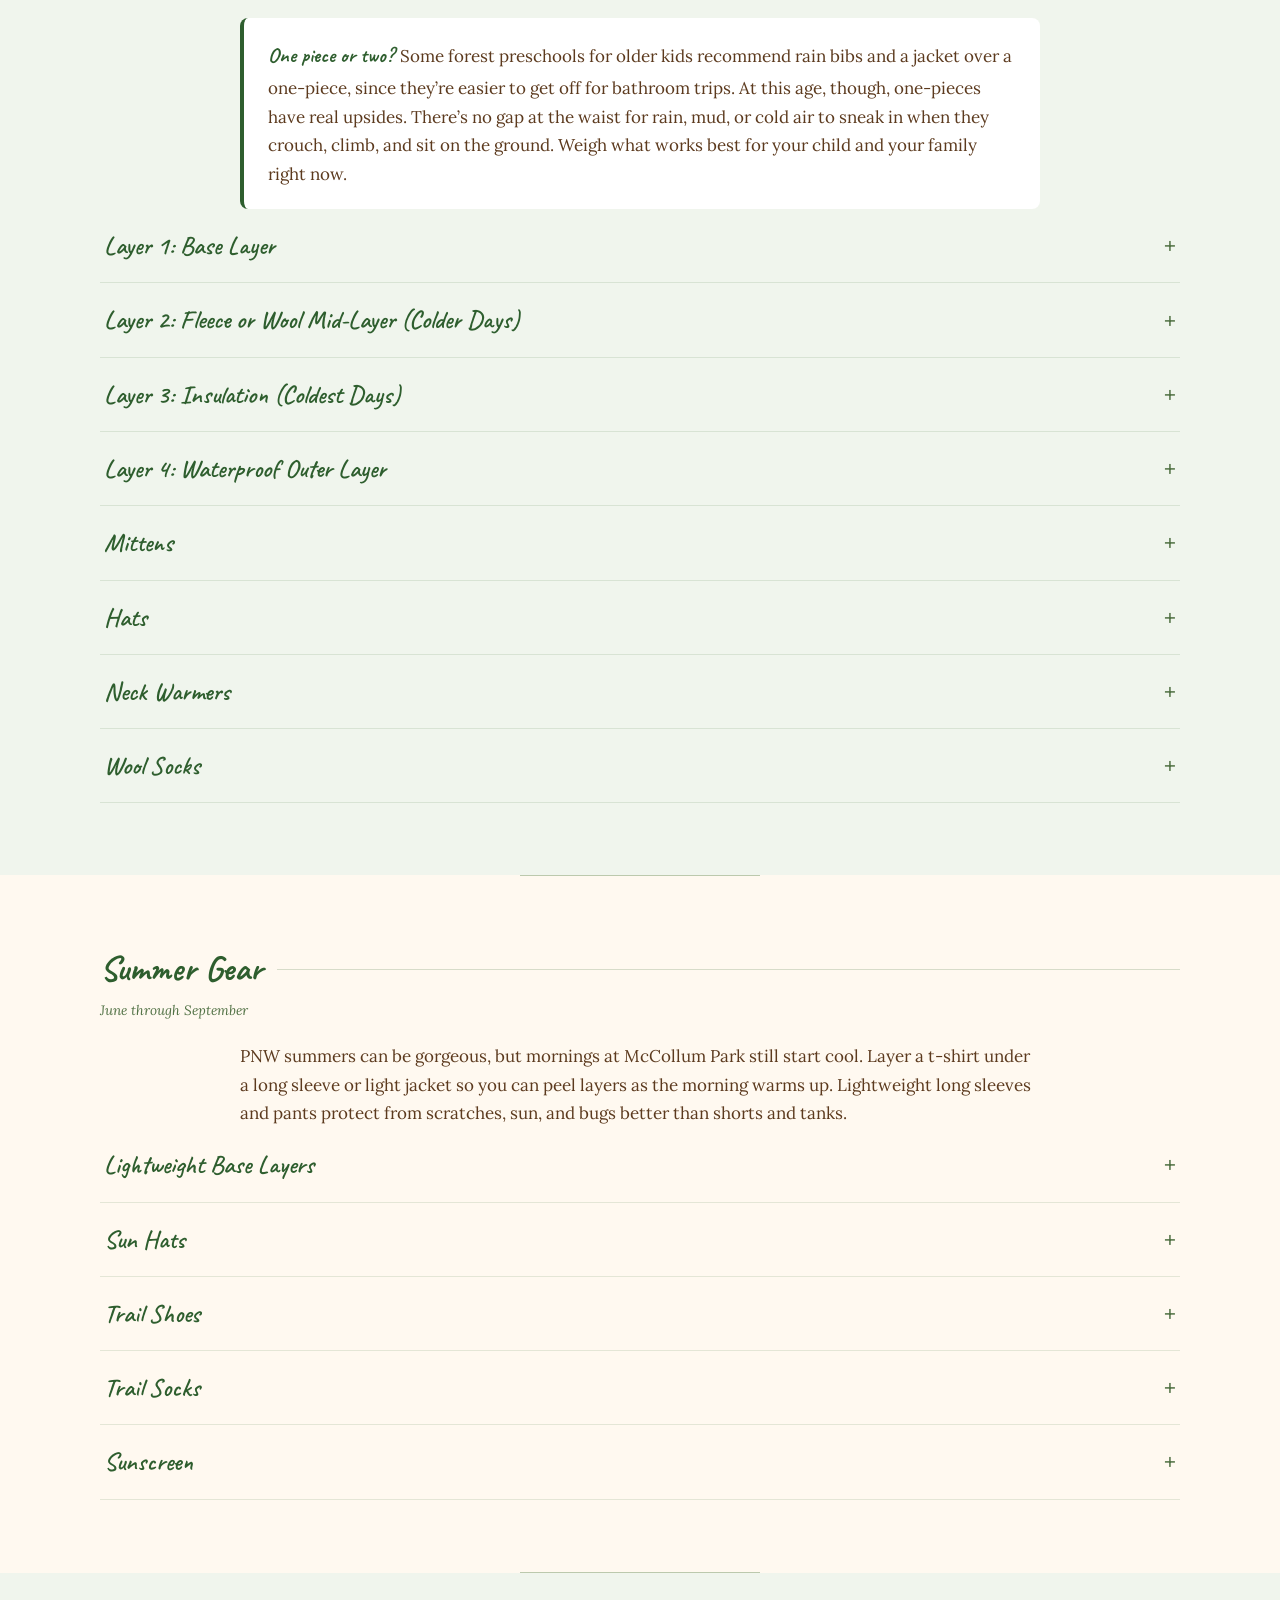
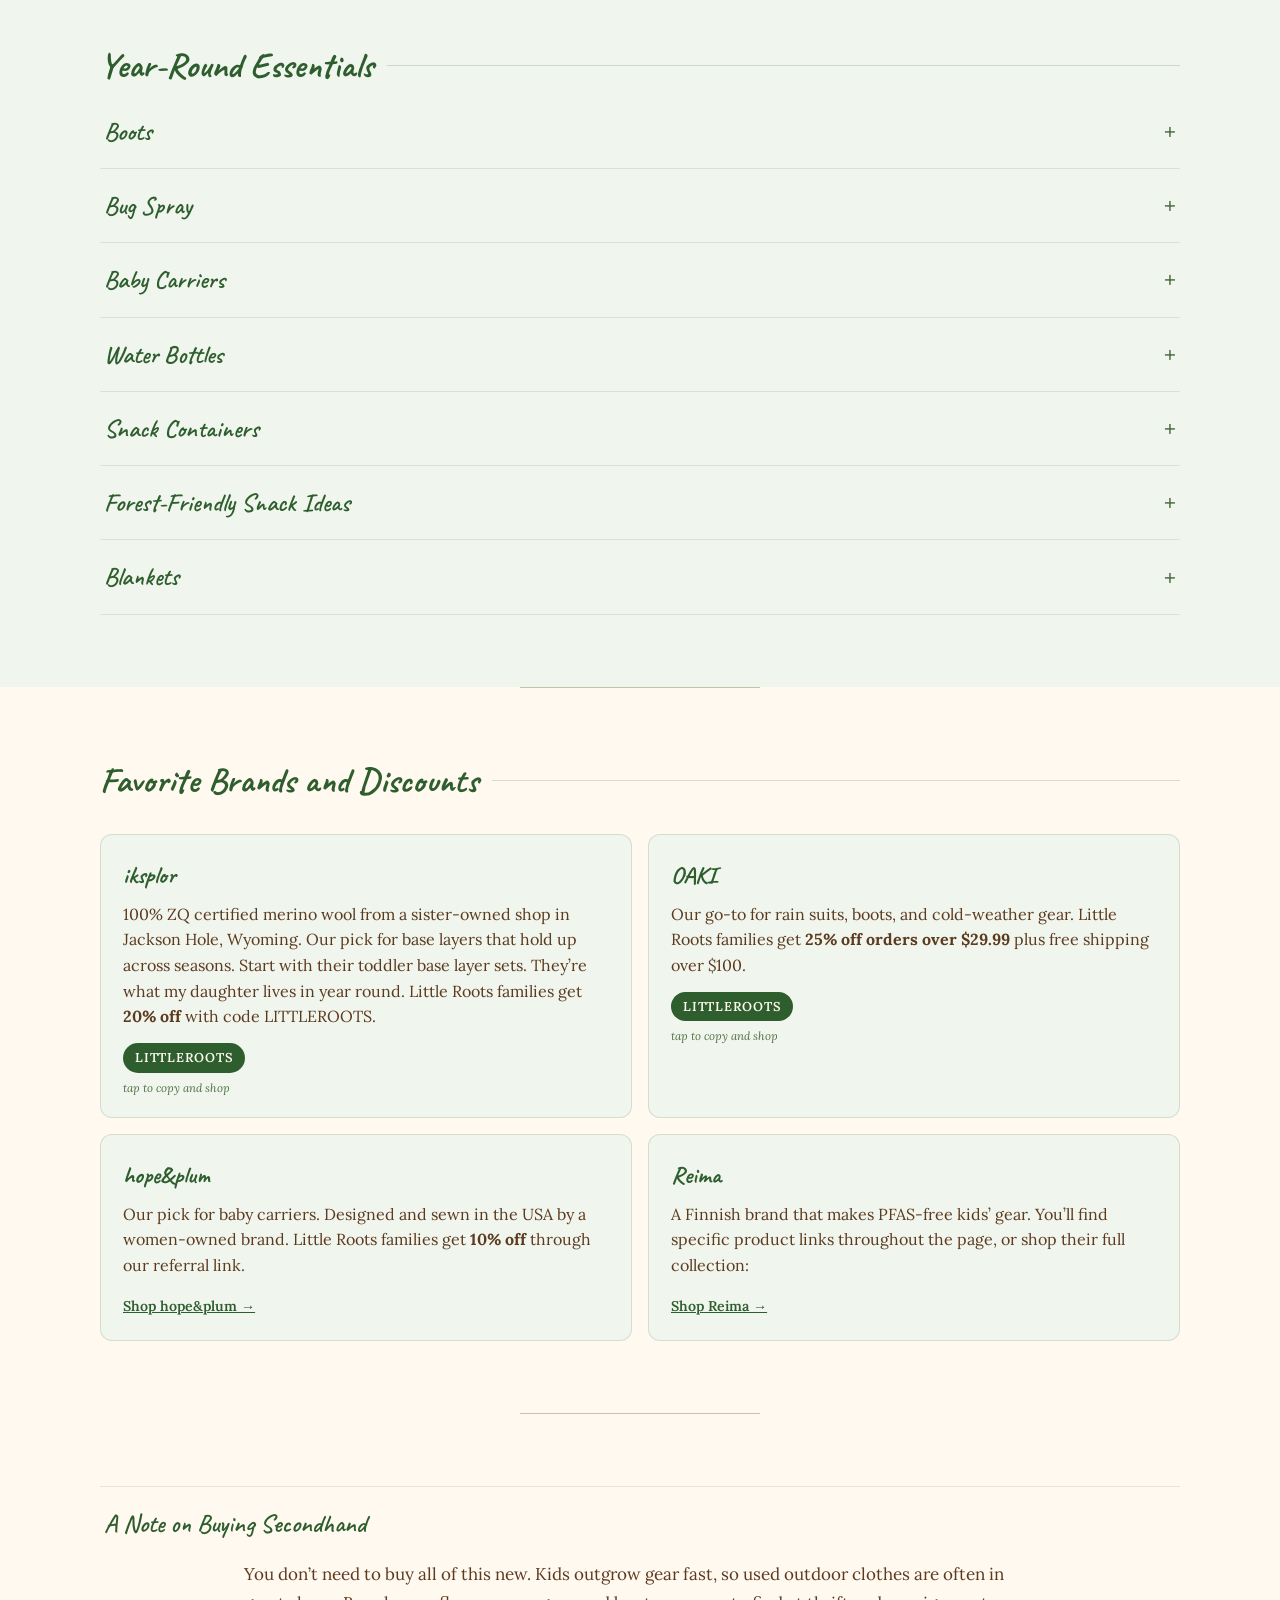
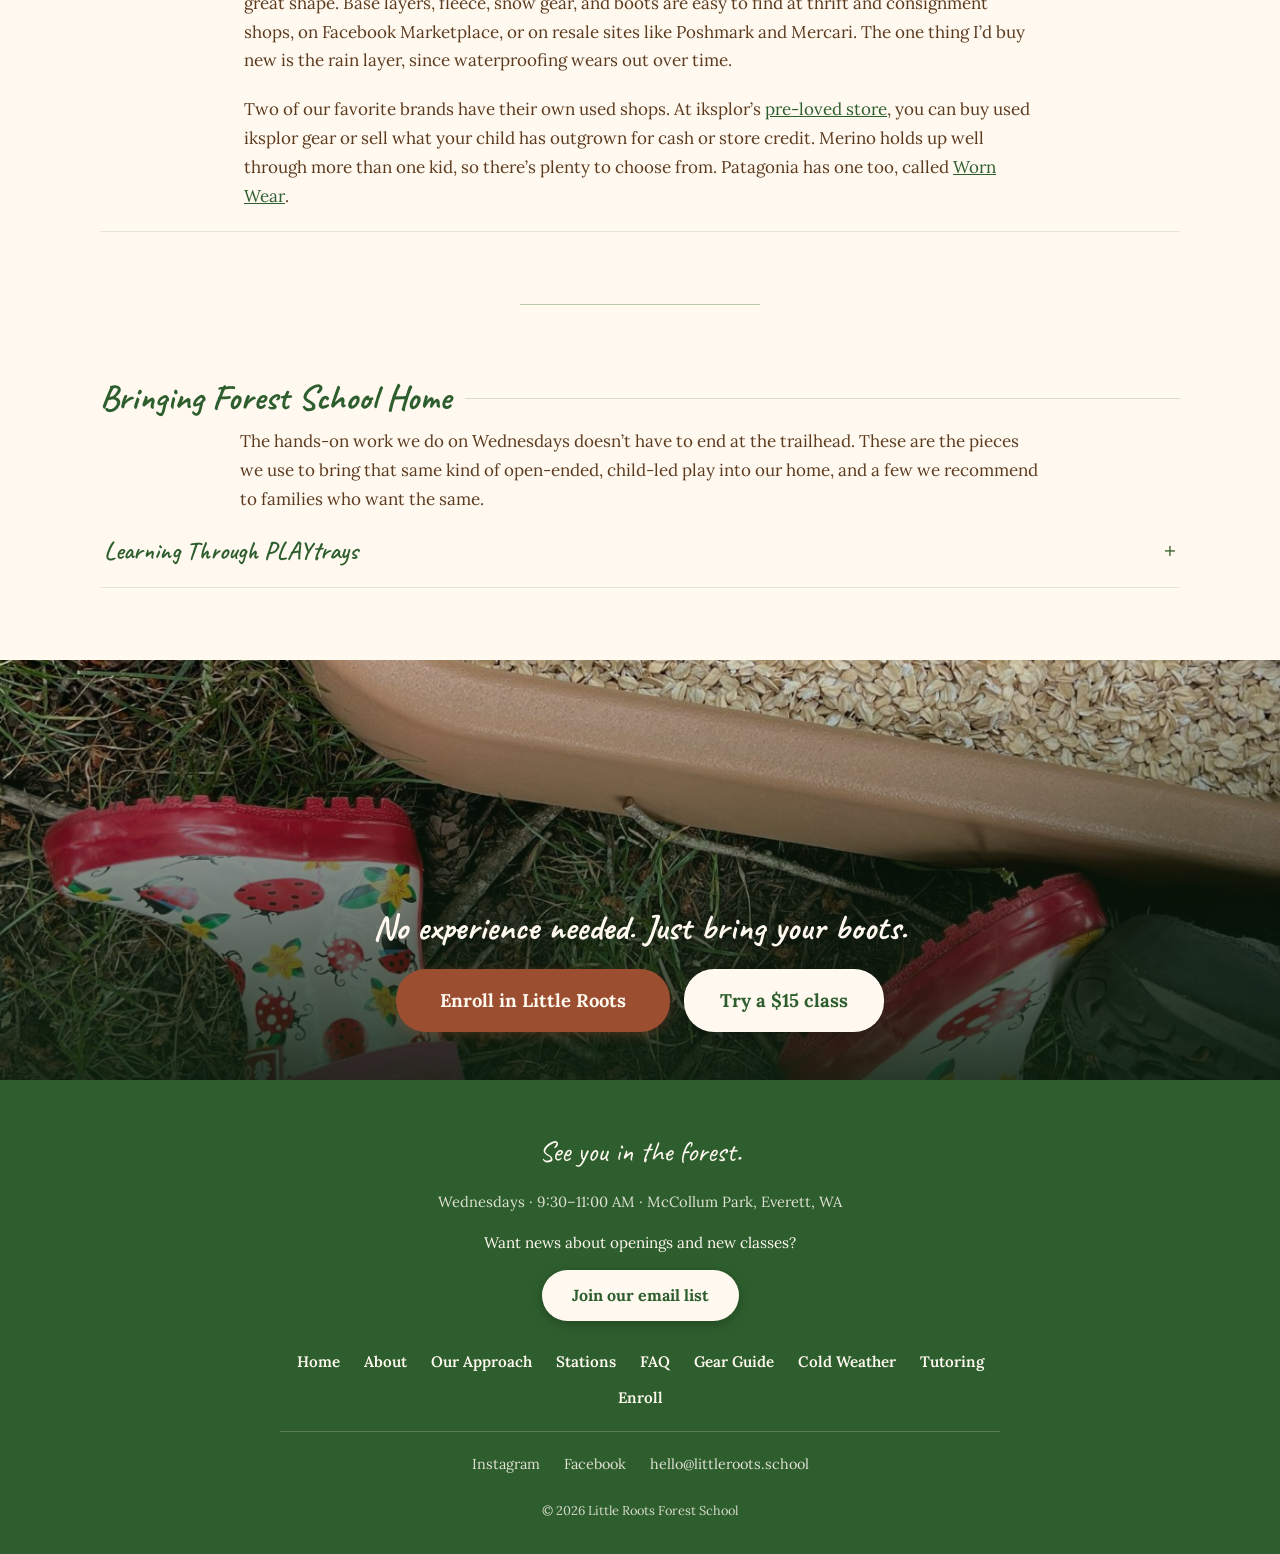
==== commit 5c3eb557: "Add snowsuit to Gear Guide top cards Co-Authored-By: Claude Opus 5.5 <noreply@anthropic.com> Claude-" ====
--- a/recommended/index.html
+++ b/recommended/index.html
@@ -96,6 +96,7 @@
           <li>Rain boots</li>
           <li>Base layers in merino or synthetic, no cotton</li>
           <li>Warm hat and mittens on cold days</li>
+          <li>Puffer jacket or snowsuit on the coldest days, or an extra warm layer</li>
         </ul>
         <p class="gear-checklist-label">In the backpack</p>
         <ul>
@@ -132,7 +133,7 @@
           </ul>
           </div>
         </div>
-        <p class="gear-outfit-note">On colder mornings, she wears both her iksplor and <a href="#reima-base-layer">Reima base layers</a>, and I add a <a href="#mid-layer">fleece mid-layer</a> and her <a href="#paljakka-beanie">Reima Paljakka beanie</a>. Wind and shade make a big difference, so I go by how it feels outside, not a set temperature.</p>
+        <p class="gear-outfit-note">On colder mornings, she wears both her iksplor and <a href="#reima-base-layer">Reima base layers</a>, and I add a <a href="#mid-layer">fleece mid-layer</a> and her <a href="#paljakka-beanie">Reima Paljakka beanie</a>. For the coldest days, I just got her a <a href="#reima-snowsuit">Reima snowsuit</a>. Wind and shade make a big difference, so I go by how it feels outside, not a set temperature.</p>
       </div>
       <div class="recommended-intro">
         <p>You don&rsquo;t need to buy everything on this list. Start with what you don&rsquo;t have and build from there. Lots of it is easy to find secondhand, too. <a href="#a-note-on-buying-secondhand">Here&rsquo;s where to look</a>. The most important thing is that you and your kid show up dressed for the weather and ready to get muddy.</p>
@@ -250,7 +251,7 @@
               <p>One piece means no gap between jacket and pants when kids are climbing and rolling around. It&rsquo;s rated to about 18&deg;F below zero, and the grow-fit design buys you at least an extra season before sizing up.</p>
             </div>
 
-            <div class="gear-product">
+            <div class="gear-product" id="reima-snowsuit">
               <h3><a href="https://www.awin1.com/cread.php?awinmid=92285&awinaffid=2853489&ued=https%3A%2F%2Fus.reima.com%2Fproducts%2Fwaterproof-reimatec-snowsuit-puhuri" target="_blank" rel="noopener noreferrer">Reima Puhuri Reimatec Snowsuit <span class="sr-only">(opens in new tab)</span></a></h3>
               <p>The snowsuit I got for my daughter this winter. She hasn&rsquo;t worn it to class yet, so I&rsquo;ll share how it holds up once she has. Since it&rsquo;s waterproof, it can go on as the outer layer on cold, wet mornings.</p>
             </div>
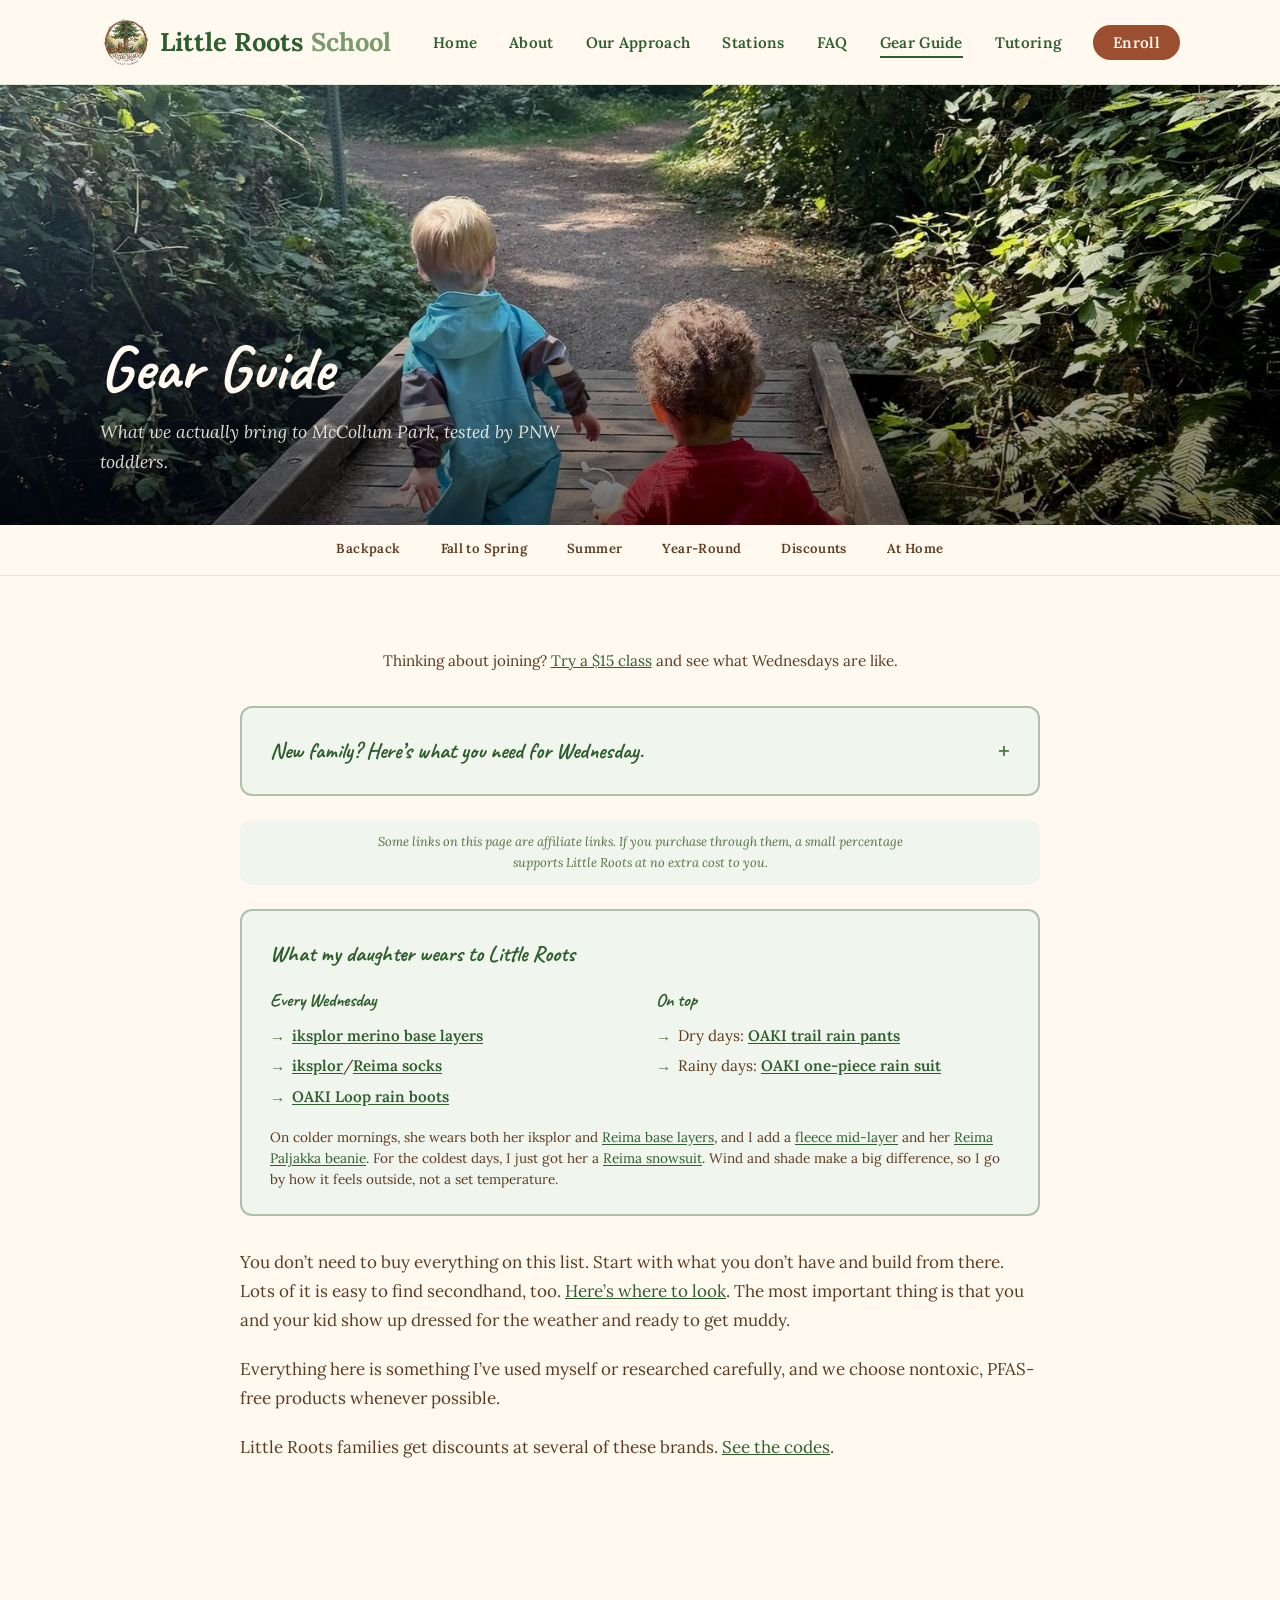
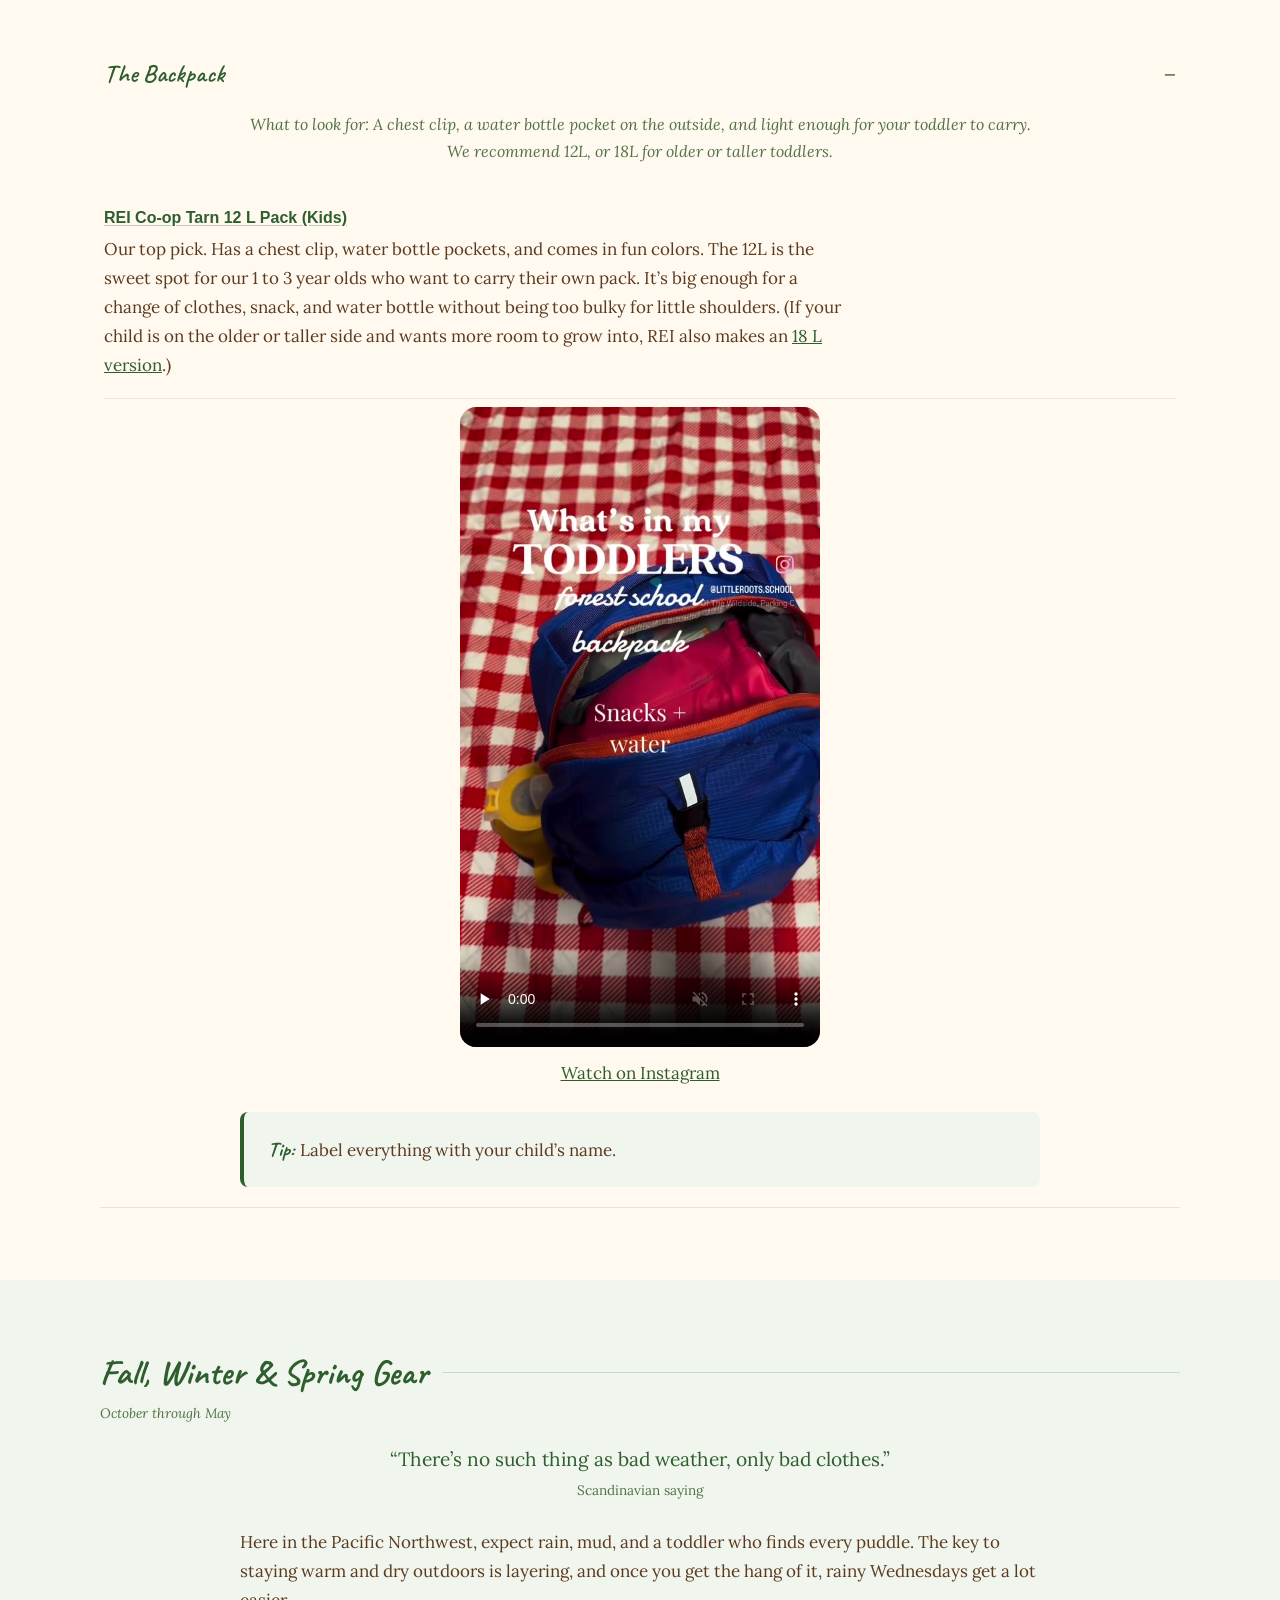
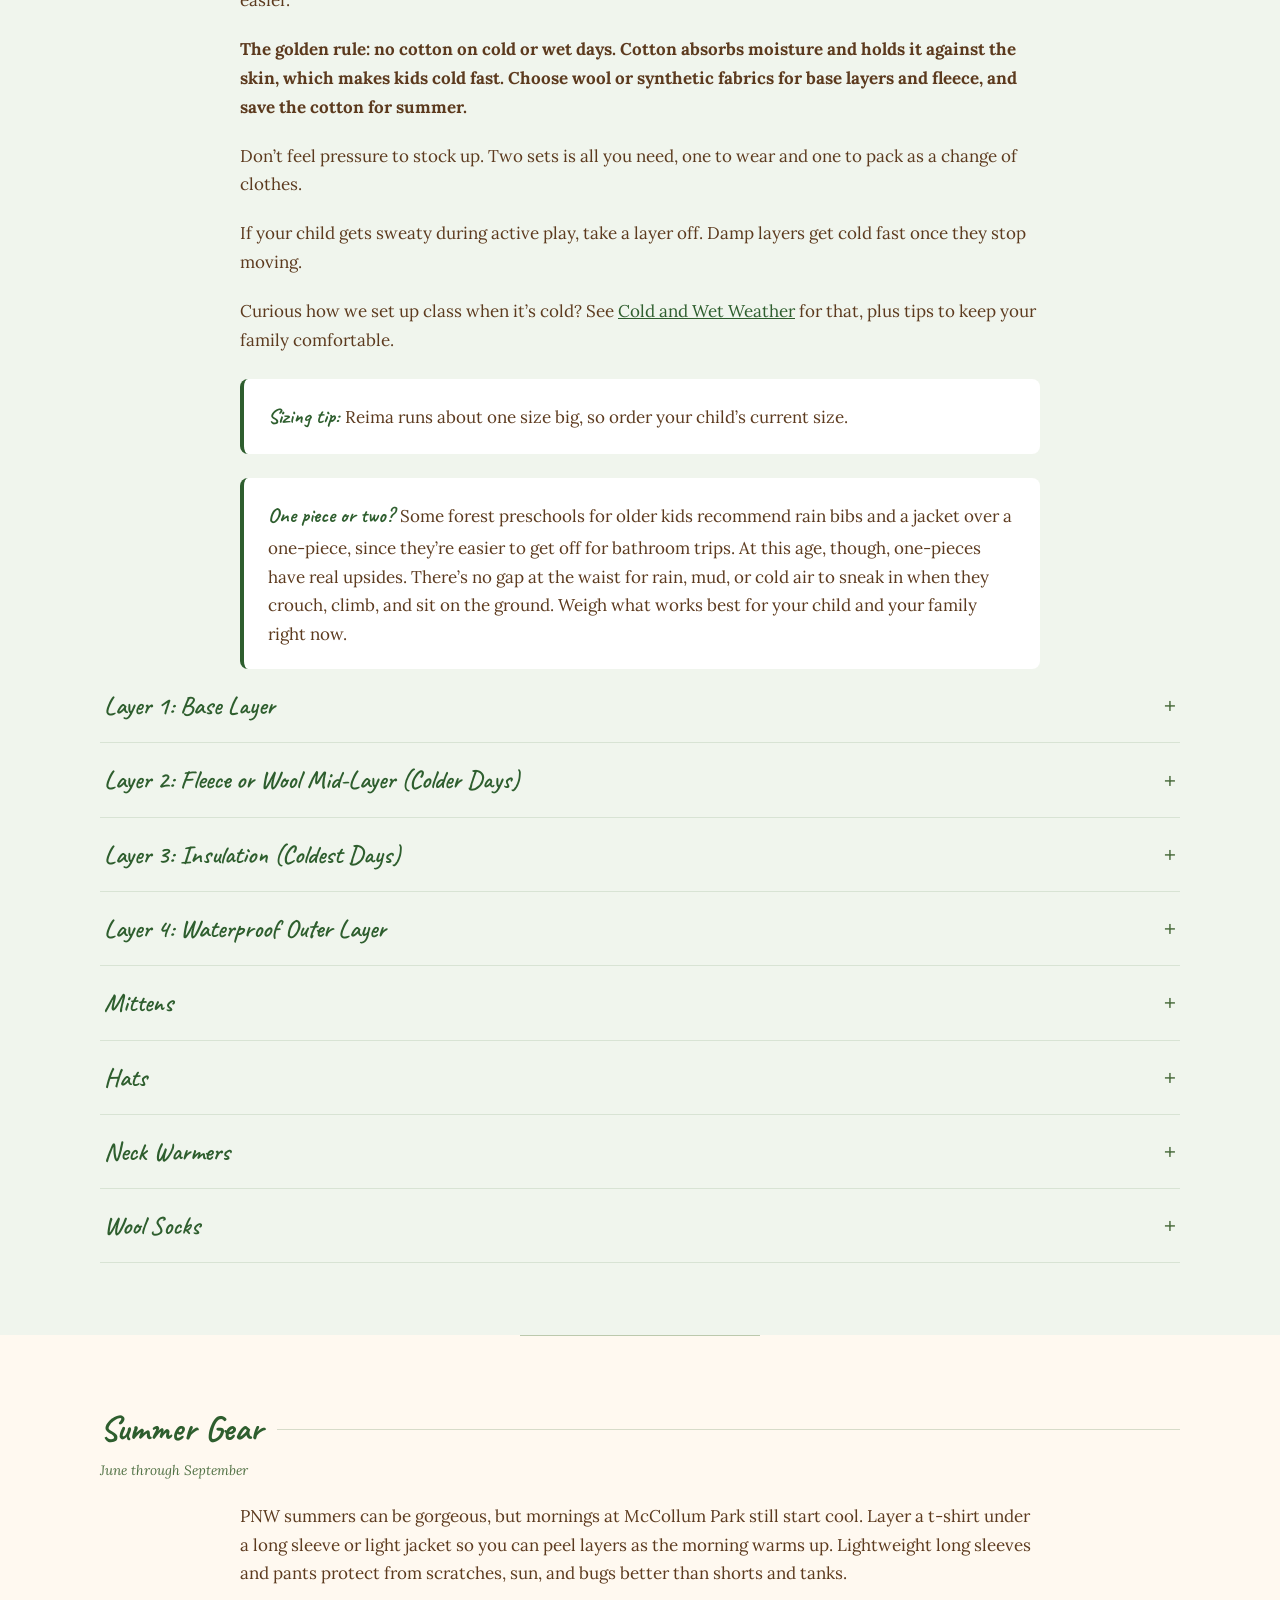
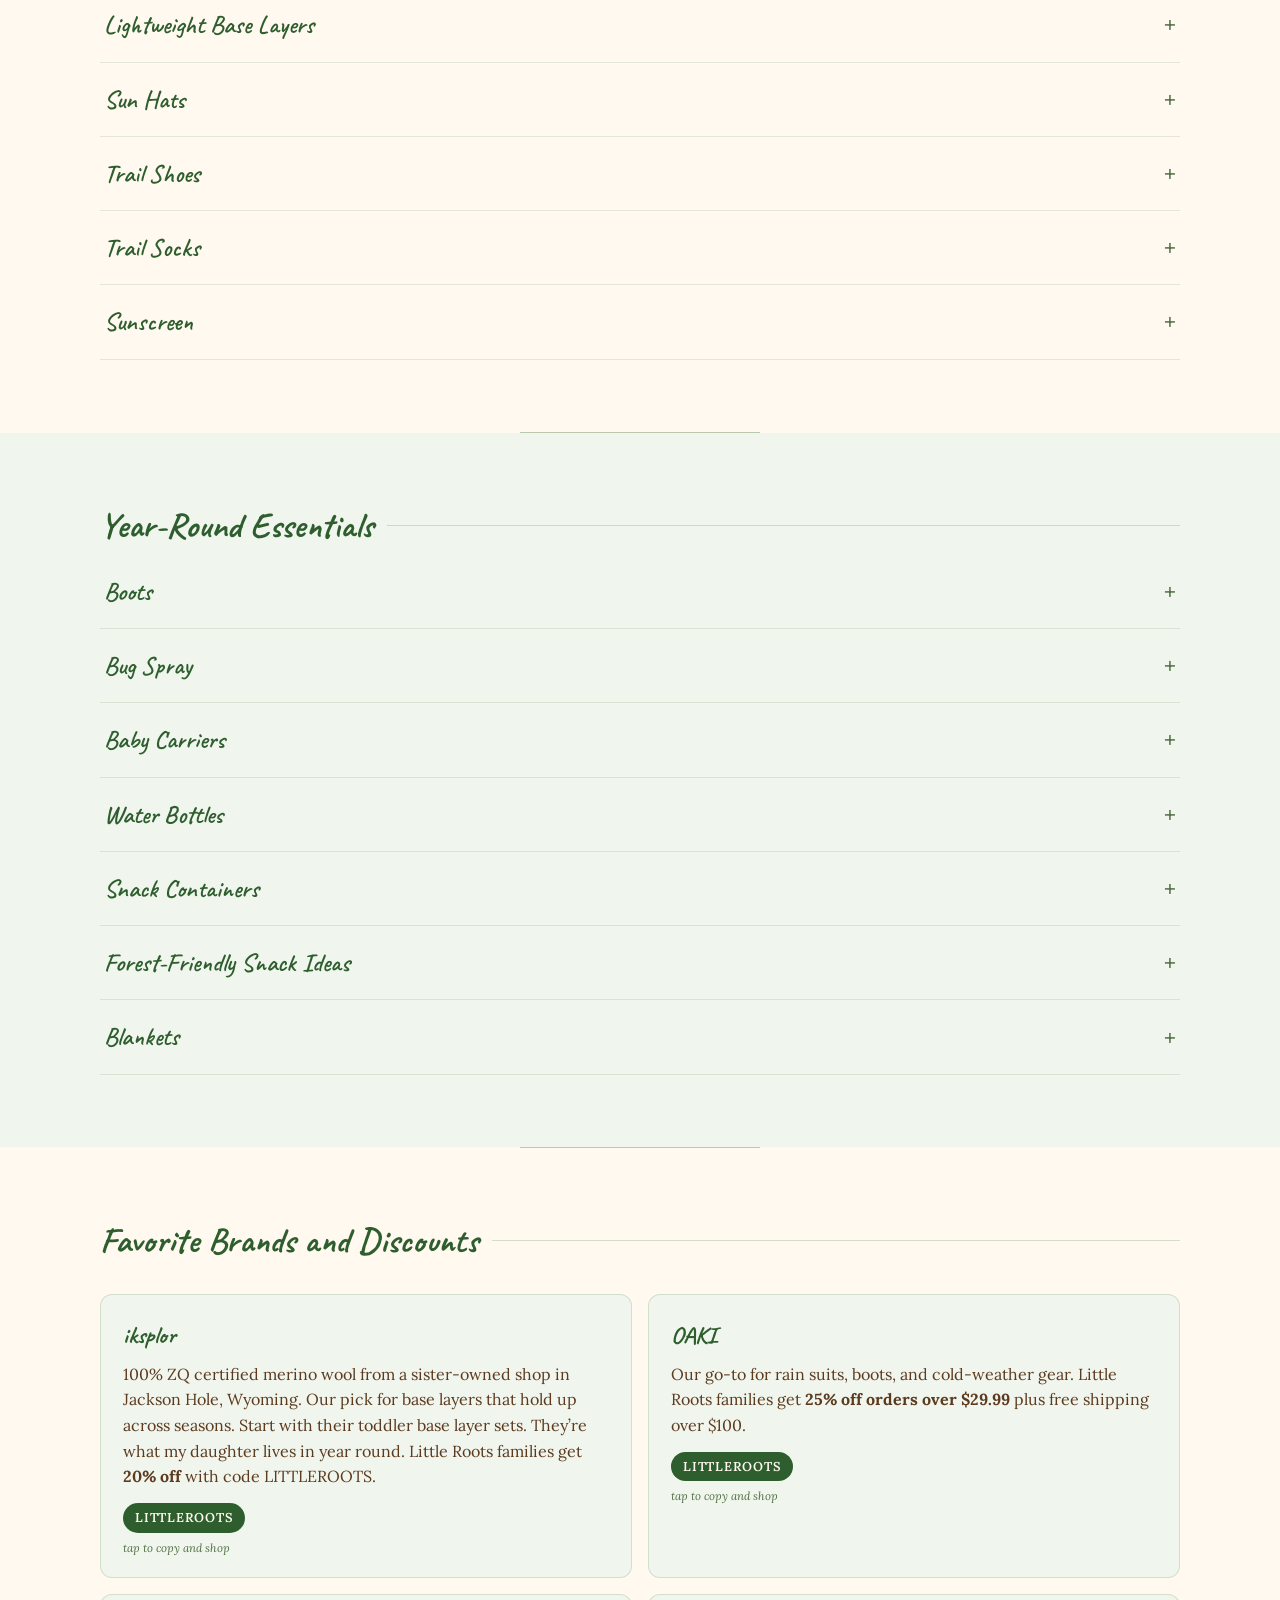
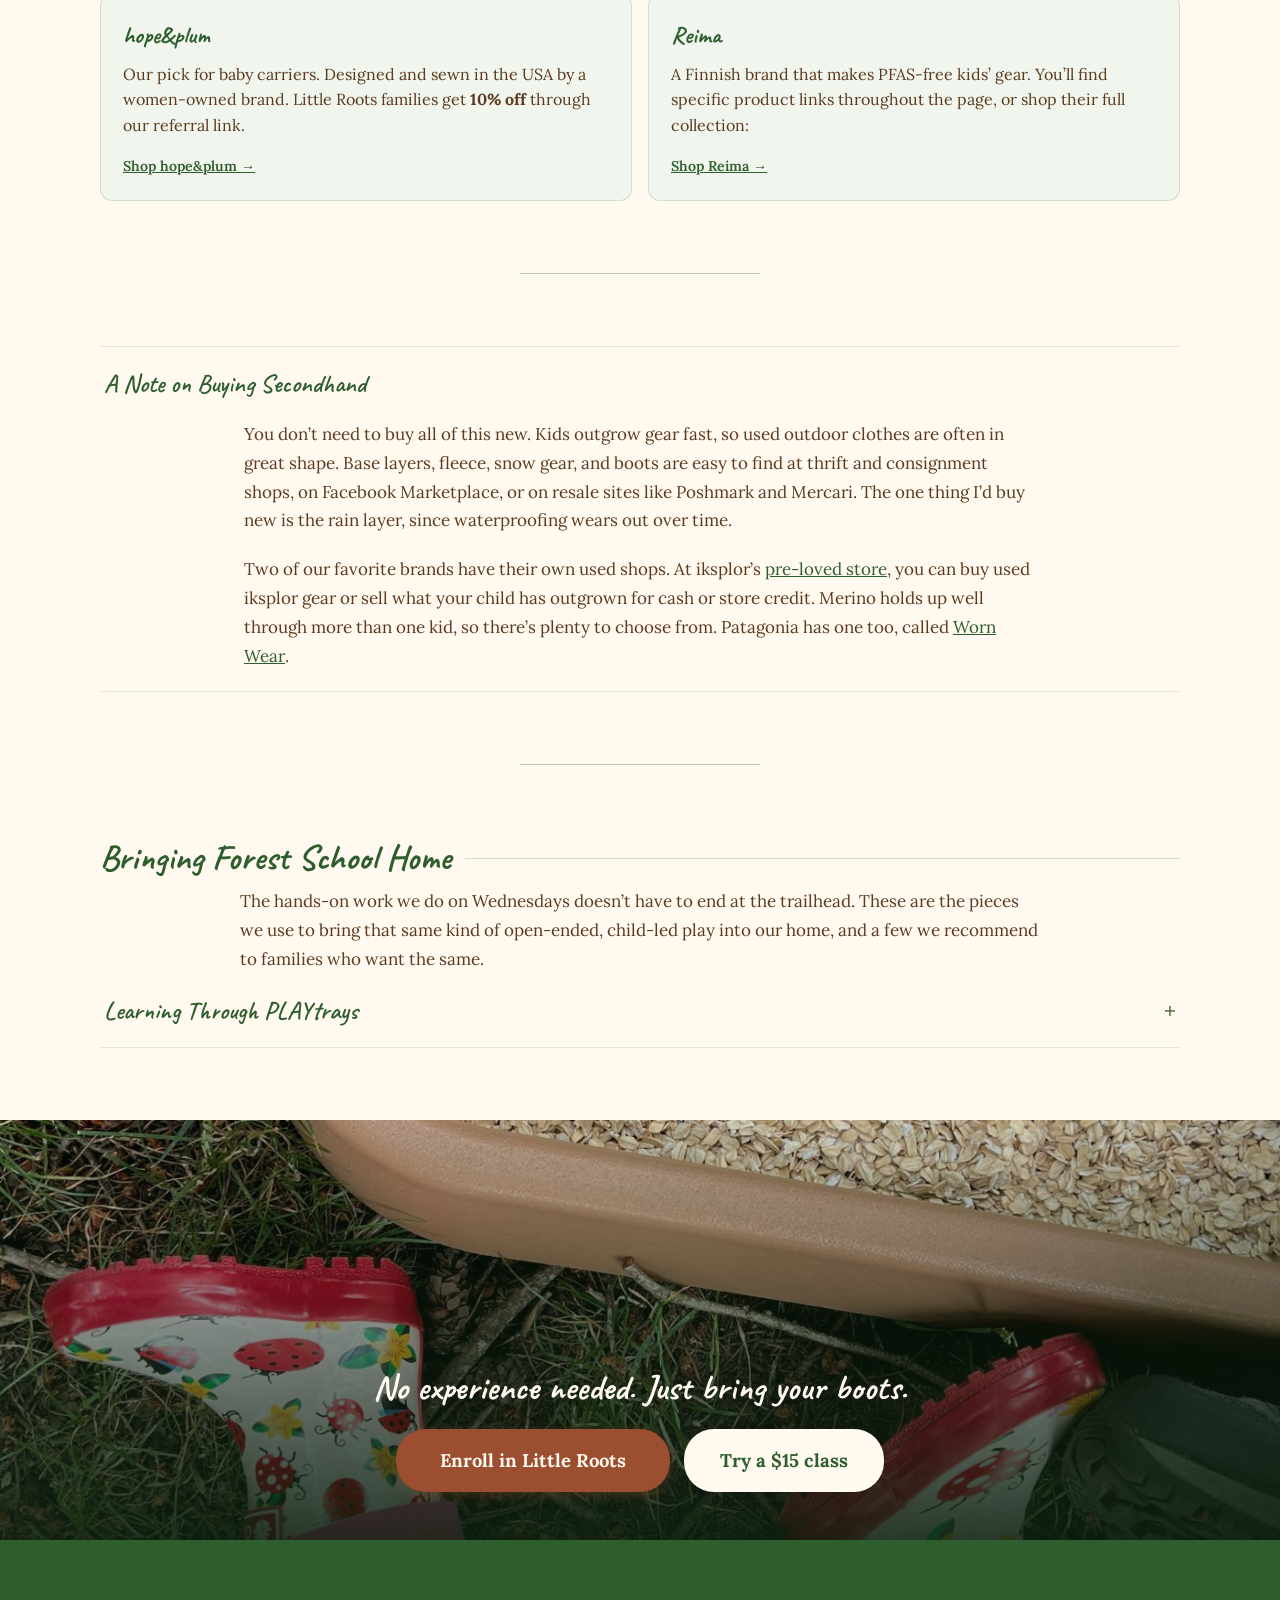
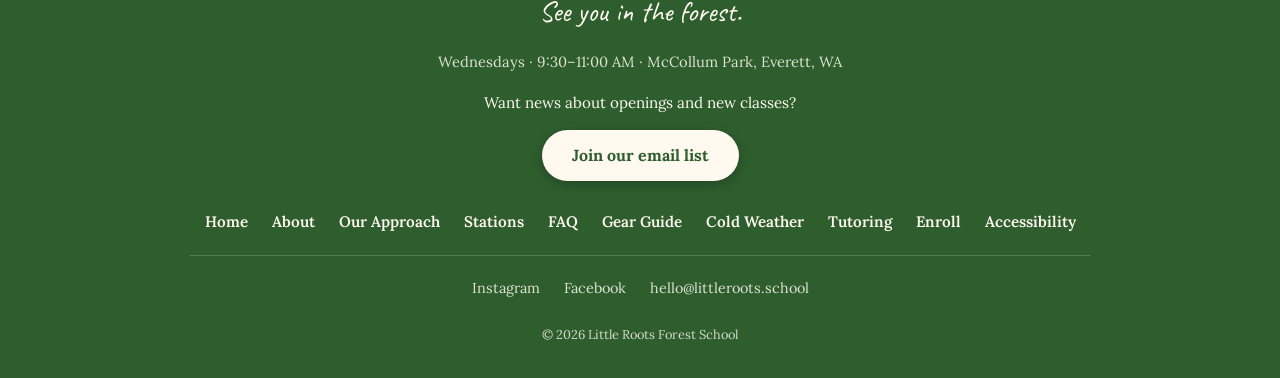
==== commit a4d95c02: "Add Accessibility page and fix issues found in an accessibility check - New Accessibility page, link" ====
--- a/recommended/index.html
+++ b/recommended/index.html
@@ -152,8 +152,8 @@
             <p class="look-for"><em>What to look for: A chest clip, a water bottle pocket on the outside, and light enough for your toddler to carry. We recommend 12L, or 18L for older or taller toddlers.</em></p>
 
             <div class="gear-product">
-              <h3><a href="https://www.rei.com/product/234943/rei-co-op-tarn-12-pack-kids" target="_blank" rel="noopener noreferrer">REI Co-op Tarn 12 L Pack (Kids) <span class="sr-only">(opens in new tab)</span></a></h3>
-              <p>Our top pick. Has a chest clip, water bottle pockets, and comes in fun colors. The 12L is the sweet spot for our 1 to 3 year olds who want to carry their own pack. It&rsquo;s big enough for a change of clothes, snack, and water bottle without being too bulky for little shoulders. (If your child is on the older or taller side and wants more room to grow into, REI also makes an <a href="https://www.rei.com/product/234944/rei-co-op-tarn-18-pack-kids" target="_blank" rel="noopener noreferrer">18 L version</a>.)</p>
+              <h2><a href="https://www.rei.com/product/234943/rei-co-op-tarn-12-pack-kids" target="_blank" rel="noopener noreferrer">REI Co-op Tarn 12 L Pack (Kids) <span class="sr-only">(opens in new tab)</span></a></h2>
+              <p>Our top pick. Has a chest clip, water bottle pockets, and comes in fun colors. The 12L is the sweet spot for our 1 to 3 year olds who want to carry their own pack. It&rsquo;s big enough for a change of clothes, snack, and water bottle without being too bulky for little shoulders. (If your child is on the older or taller side and wants more room to grow into, REI also makes an <a href="https://www.rei.com/product/234944/rei-co-op-tarn-18-pack-kids" target="_blank" rel="noopener noreferrer">18 L version<span class="sr-only"> (opens in new tab)</span></a>.)</p>
             </div>
 
             <video class="gear-inline-photo" width="540" height="960" controls muted playsinline preload="none" poster="../images/backpack-video-poster.jpg" aria-label="What&rsquo;s in my daughter&rsquo;s forest school backpack: snacks and water, a rain suit, a change of clothes, a sun hat, changing supplies, bug spray and sunscreen, and washcloths">
@@ -275,7 +275,7 @@
 
             <div class="gear-product">
               <h3><a href="https://oaki.com/products/pu-rain-suit-sundance-yellow" target="_blank" rel="noopener noreferrer">OAKI One-Piece Rain Suit <span class="sr-only">(opens in new tab)</span></a></h3>
-              <p>A one-piece is fantastic for younger toddlers because there&rsquo;s no gap at the waist for water to sneak in. Comes in tons of colors and is a forest school staple. (OAKI also makes <a href="https://oaki.com/products/kids-shell-rain-jacket-orange" target="_blank" rel="noopener noreferrer">separate rain jackets</a> if you&rsquo;d rather pair them with your own rain pants.)</p>
+              <p>A one-piece is fantastic for younger toddlers because there&rsquo;s no gap at the waist for water to sneak in. Comes in tons of colors and is a forest school staple. (OAKI also makes <a href="https://oaki.com/products/kids-shell-rain-jacket-orange" target="_blank" rel="noopener noreferrer">separate rain jackets<span class="sr-only"> (opens in new tab)</span></a> if you&rsquo;d rather pair them with your own rain pants.)</p>
             </div>
 
             <div class="gear-product">
@@ -471,7 +471,7 @@
 
             <div class="gear-product">
               <h3><a href="https://oaki.com/collections/loop-boots" target="_blank" rel="noopener noreferrer">OAKI Kids Loop Rain Boots <span class="sr-only">(opens in new tab)</span></a></h3>
-              <p>Natural rubber, BPA-free, easy to pull on. They match the OAKI rain suits if you want a coordinated look. (OAKI also makes <a href="https://oaki.com/collections/snow-boots" target="_blank" rel="noopener noreferrer">snow boots</a> for the coldest months.)</p>
+              <p>Natural rubber, BPA-free, easy to pull on. They match the OAKI rain suits if you want a coordinated look. (OAKI also makes <a href="https://oaki.com/collections/snow-boots" target="_blank" rel="noopener noreferrer">snow boots<span class="sr-only"> (opens in new tab)</span></a> for the coldest months.)</p>
             </div>
 
             <div class="tip-callout">
@@ -575,24 +575,24 @@
         <div class="gear-partner-card">
           <span class="gear-partner-name">iksplor</span>
           <p>100% ZQ certified merino wool from a sister-owned shop in Jackson Hole, Wyoming. Our pick for base layers that hold up across seasons. Start with their toddler base layer sets. They&rsquo;re what my daughter lives in year round. Little Roots families get <strong>20% off</strong> with code LITTLEROOTS.</p>
-          <a href="https://alnk.to/aWHnj1K" target="_blank" rel="noopener noreferrer" class="gear-partner-code">LITTLEROOTS</a>
+          <a href="https://alnk.to/aWHnj1K" target="_blank" rel="noopener noreferrer" class="gear-partner-code">LITTLEROOTS<span class="sr-only"> code for iksplor (opens in new tab)</span></a>
           <span class="gear-partner-code-hint">tap to copy and shop</span>
         </div>
         <div class="gear-partner-card">
           <span class="gear-partner-name">OAKI</span>
           <p>Our go-to for rain suits, boots, and cold-weather gear. Little Roots families get <strong>25% off orders over $29.99</strong> plus free shipping over $100.</p>
-          <a href="https://oaki.com/" target="_blank" rel="noopener noreferrer" class="gear-partner-code">LITTLEROOTS</a>
+          <a href="https://oaki.com/" target="_blank" rel="noopener noreferrer" class="gear-partner-code">LITTLEROOTS<span class="sr-only"> code for OAKI (opens in new tab)</span></a>
           <span class="gear-partner-code-hint">tap to copy and shop</span>
         </div>
         <div class="gear-partner-card">
           <span class="gear-partner-name">hope&amp;plum</span>
           <p>Our pick for baby carriers. Designed and sewn in the USA by a women-owned brand. Little Roots families get <strong>10% off</strong> through our referral link.</p>
-          <a href="https://www.hopeandplum.co/LITTLEROOTS" target="_blank" rel="noopener noreferrer" class="gear-partner-link">Shop hope&amp;plum &rarr;</a>
+          <a href="https://www.hopeandplum.co/LITTLEROOTS" target="_blank" rel="noopener noreferrer" class="gear-partner-link">Shop hope&amp;plum &rarr;<span class="sr-only"> (opens in new tab)</span></a>
         </div>
         <div class="gear-partner-card">
           <span class="gear-partner-name">Reima</span>
           <p>A Finnish brand that makes PFAS-free kids&rsquo; gear. You&rsquo;ll find specific product links throughout the page, or shop their full collection:</p>
-          <a href="https://www.awin1.com/cread.php?awinmid=92285&awinaffid=2853489&ued=https%3A%2F%2Fus.reima.com%2F%3Ff%3Dtrue" target="_blank" rel="noopener" class="gear-partner-link">Shop Reima &rarr;</a>
+          <a href="https://www.awin1.com/cread.php?awinmid=92285&awinaffid=2853489&ued=https%3A%2F%2Fus.reima.com%2F%3Ff%3Dtrue" target="_blank" rel="noopener" class="gear-partner-link">Shop Reima &rarr;<span class="sr-only"> (opens in new tab)</span></a>
         </div>
       </div>
     </div>
@@ -676,6 +676,7 @@
         <a href="/cold-weather">Cold Weather</a>
         <a href="/tutoring.html">Tutoring</a>
         <a href="/register.html">Enroll</a>
+        <a href="/accessibility.html">Accessibility</a>
       </nav>
       <div class="footer-links">
         <a href="https://www.instagram.com/littleroots.school?igsh=dWMxcGVlbmdjeDEy&amp;utm_source=qr" target="_blank" rel="noopener">Instagram <span class="sr-only">(opens in new tab)</span></a>
--- a/css/style.css
+++ b/css/style.css
@@ -294,6 +294,16 @@
   font-style: italic;
 }
 
+/* homepage: plain line saying what the class is, right under the headline */
+.hero .hero-what {
+  max-width: 520px;
+  margin: 0 auto 12px;
+  color: #FFF9F0;
+  font-size: 1.2rem;
+  font-weight: 600;
+  line-height: 1.45;
+}
+
 /* Photo hero (homepage) — light text over dark image */
 .hero--photo h1 {
   color: var(--cream);
@@ -420,6 +430,15 @@
 
 .hero-buttons--left {
   justify-content: flex-start;
+}
+
+/* on phones the two buttons stack, so make them the same width */
+@media (max-width: 600px) {
+  .hero-buttons .btn {
+    width: 100%;
+    max-width: 320px;
+    text-align: center;
+  }
 }
 
 .btn-light {
@@ -805,28 +824,18 @@
 .season-note a {
   display: inline-block;
   max-width: 100%;
-  padding: 10px 20px;
-  background-color: var(--sage-light);
-  border: 1px solid rgba(46, 94, 46, .25);
-  border-radius: 999px;
   color: var(--forest-green);
   font-size: 0.95rem;
   font-style: italic;
   line-height: 1.5;
-  text-decoration: none;
-  transition: background-color 0.2s, border-color 0.2s;
+  text-decoration: underline;
+  text-decoration-color: rgba(46, 94, 46, .35);
+  text-underline-offset: 3px;
+  transition: text-decoration-color 0.2s;
 }
 
 .season-note a:hover {
-  background-color: #e4ede0;
-  border-color: rgba(46, 94, 46, .45);
-}
-
-@media (max-width: 640px) {
-  .season-note a {
-    border-radius: 16px;
-    padding: 10px 16px;
-  }
+  text-decoration-color: currentColor;
 }
 
 /* ===== Cold and Wet Weather page ===== */
@@ -1315,7 +1324,7 @@
   font-family: inherit;
   font-size: 1.05rem;
   font-style: normal;
-  color: var(--sage);
+  color: var(--sage-text);
 }
 
 /* ===== Testimonial ===== */
@@ -1464,20 +1473,35 @@
   display: grid;
   grid-template-columns: 72px 1fr;
   gap: 0 20px;
-  padding-bottom: 28px;
 }
 
 .tl-time {
-  font-family: 'Caveat', cursive;
-  font-size: 1.2rem;
+  font-family: 'Lora', Georgia, serif;
+  font-size: .9rem;
+  font-weight: 600;
   color: var(--sage-text);
   text-align: right;
-  padding-top: 2px;
-}
-
+  padding-top: 6px;
+}
+
+/* one unbroken line down the morning, with a small dot at each stop */
 .tl-body {
+  position: relative;
   border-left: 1px solid rgba(122, 154, 109, .35);
   padding-left: 20px;
+  padding-bottom: 28px;
+}
+
+.tl-body::before {
+  content: "";
+  position: absolute;
+  left: -5px;
+  top: .6em;
+  width: 9px;
+  height: 9px;
+  border-radius: 50%;
+  background-color: var(--sage);
+  box-shadow: 0 0 0 3px var(--sage-light);
 }
 
 .tl-item:last-child .tl-body {
@@ -1492,6 +1516,19 @@
 .tl-body p {
   font-size: .93rem;
   line-height: 1.65;
+}
+
+.tl-photo {
+  display: block;
+  width: 100%;
+  max-width: 320px;
+  height: auto;
+  margin-top: 14px;
+  border-radius: 12px;
+}
+
+.tl-photo--wide {
+  max-width: 480px;
 }
 
 /* ===== FAQ Accordion ===== */
@@ -1711,6 +1748,12 @@
   border-radius: 12px;
 }
 
+.belief-photo--tall {
+  max-width: 480px;
+  margin-left: auto;
+  margin-right: auto;
+}
+
 .belief-photo-row {
   display: grid;
   grid-template-columns: repeat(3, 1fr);
@@ -1720,6 +1763,13 @@
 
 .belief-photo-row--two {
   grid-template-columns: repeat(2, 1fr);
+}
+
+/* an odd photo out at the end sits centered instead of leaving a gap */
+.belief-photo-row--two > :last-child:nth-child(odd) {
+  grid-column: 1 / -1;
+  justify-self: center;
+  width: calc(50% - 6px);
 }
 
 .belief-photo-row figure {
@@ -1822,7 +1872,9 @@
   border-radius: 12px;
 }
 
+.theme-schedule h2,
 .theme-schedule h3 {
+  font-size: 1.6rem;
   margin-bottom: 8px;
 }
 
@@ -1963,7 +2015,6 @@
   border: 1px solid rgba(122, 154, 109, 0.35);
   border-radius: 18px;
   padding: 28px 32px;
-  box-shadow: 0 6px 20px rgba(92, 58, 30, 0.06);
 }
 
 .price-row {
@@ -1987,6 +2038,43 @@
   font-size: .95rem;
   color: var(--warm-brown);
   margin: 0;
+}
+
+/* Home tuition box: the class facts as a tidy list with small green dots */
+.price-facts {
+  list-style: none;
+  margin: 10px 0 0;
+  padding: 18px 0 0;
+  border-top: 1px solid rgba(122, 154, 109, 0.3);
+  display: flex;
+  flex-direction: column;
+  gap: 12px;
+  text-align: left;
+}
+
+.price-facts li {
+  position: relative;
+  padding-left: 24px;
+  font-size: 1rem;
+  line-height: 1.5;
+  color: var(--warm-brown);
+}
+
+.price-facts li::before {
+  content: "";
+  position: absolute;
+  left: 2px;
+  top: 0.62em;
+  width: 8px;
+  height: 8px;
+  border-radius: 50%;
+  background: var(--sage);
+}
+
+.pricing-block .price-note--join {
+  margin-top: 8px;
+  padding-top: 16px;
+  border-top: 1px solid rgba(122, 154, 109, 0.3);
 }
 
 /* ===== Schedule Note ===== */
@@ -2163,7 +2251,7 @@
   gap: 10px 24px;
   margin: 0 auto 20px;
   padding-bottom: 20px;
-  max-width: 720px;
+  max-width: 900px;
   border-bottom: 1px solid rgba(255, 248, 235, 0.2);
 }
 
@@ -2570,6 +2658,7 @@
   border-bottom: none;
 }
 
+.gear-product h2,
 .gear-product h3,
 .gear-product h4 {
   font-family: -apple-system, BlinkMacSystemFont, "Segoe UI", Roboto, Helvetica, Arial, sans-serif;
@@ -2580,6 +2669,7 @@
   color: var(--warm-brown);
 }
 
+.gear-product h2 a,
 .gear-product h3 a,
 .gear-product h4 a {
   color: var(--forest-green);
@@ -2589,6 +2679,7 @@
   transition: text-decoration-color 0.2s, color 0.2s;
 }
 
+.gear-product h2 a:hover,
 .gear-product h3 a:hover,
 .gear-product h4 a:hover {
   color: #9C4E30;
@@ -2872,14 +2963,25 @@
   color: var(--forest-green);
 }
 
+.price-note--december {
+  line-height: 1.4;
+  font-weight: 600;
+  color: var(--forest-green);
+}
+
+.price-note--december a {
+  color: var(--forest-green);
+  font-weight: 700;
+  text-decoration: underline;
+  text-underline-offset: 3px;
+}
+
 .price-note--group {
   align-self: center;
   margin-bottom: 4px;
-  padding: 6px 16px;
-  border-radius: 999px;
-  background-color: var(--sage-light);
-  color: var(--sage-text);
-  font-size: .88rem;
+  color: #9C4E30;
+  font-size: .95rem;
+  font-style: italic;
   font-weight: 600;
 }
 
@@ -2897,8 +2999,6 @@
   }
 
   .price-note--group {
-    border-radius: 12px;
-    padding: 8px 14px;
     line-height: 1.4;
   }
 }
@@ -2906,13 +3006,14 @@
 @media (max-width: 700px) {
   .home-teacher {
     flex-direction: column;
-    text-align: center;
+    align-items: stretch;
     gap: 20px;
   }
 
   .home-teacher-photo {
     width: 100%;
-    max-width: 340px;
+    max-width: 460px;
+    margin: 0 auto;
   }
 }
 
@@ -2929,17 +3030,15 @@
   font-size: 1rem;
   color: var(--warm-brown);
   background-color: #fff;
-  border: 2px solid rgba(122, 154, 109, 0.5);
+  border: 2px solid var(--sage-text);
   border-radius: 999px;
 }
 
 .faq-search-input::placeholder {
   color: var(--sage-text);
-  opacity: 0.85;
 }
 
 .faq-search-input:focus {
-  outline: none;
   border-color: var(--forest-green);
 }
 
@@ -3175,6 +3274,18 @@
   text-align: left;
 }
 
+/* homepage station photos: one row of four on computers, two by two on phones */
+@media (min-width: 769px) {
+  .station-preview--wide {
+    max-width: 1000px;
+  }
+
+  .belief-photo-row--four {
+    grid-template-columns: repeat(4, 1fr);
+    gap: 14px;
+  }
+}
+
 /* Menu button: switch to the tap-to-open menu on tablets too,
    since the full menu doesn't fit next to the logo below this width */
 @media (max-width: 1000px) {
@@ -3477,6 +3588,26 @@
   border-top: 1px solid rgba(122,154,109,.25);
 }
 
+/* travel fee note and mini list inside the In person rate box */
+.tutor-rate-note--list {
+  padding-bottom: 6px;
+}
+
+.tutor-travel-list {
+  list-style: disc;
+  margin: 0;
+  padding: 0 0 8px 1.2em;
+  font-size: 0.98rem;
+  line-height: 1.65;
+}
+
+.tutor-travel-alt {
+  font-size: 0.98rem;
+  line-height: 1.65;
+  margin: 0;
+  padding: 0 0 16px;
+}
+
 .tutor-callouts {
   display: grid;
   grid-template-columns: 2fr 3fr;
@@ -3736,6 +3867,7 @@
   margin: 0 0 4px;
 }
 
+.tutor-week-card h3,
 .tutor-week-card h4 {
   font-family: 'Lora', Georgia, serif;
   font-weight: 700;
@@ -3800,3 +3932,55 @@
 .page-tutoring .tutor-weeks-note {
   margin-top: 18px;
 }
+
+.register-after-title {
+  margin-top: 64px;
+}
+
+/* tutoring page: "I can" steps under each example goal */
+.weather-tips .tutor-goal-steps {
+  list-style: disc;
+  padding-left: 1.25em;
+  margin: 8px 0 0;
+}
+
+.weather-tips .tutor-goal-steps li {
+  padding: 2px 0;
+  border-bottom: none;
+  font-size: 1rem;
+  line-height: 1.6;
+}
+
+/* ===== Accessibility page ===== */
+.a11y-hero {
+  padding-bottom: 36px;
+}
+
+.a11y-hero .subtitle {
+  margin-bottom: 0;
+}
+
+.a11y-body {
+  padding-top: 0;
+}
+
+.a11y-content {
+  max-width: 720px;
+}
+
+.a11y-content h2 {
+  margin: 36px 0 10px;
+}
+
+.a11y-content p,
+.a11y-content ul {
+  margin-bottom: 14px;
+}
+
+.a11y-content ul {
+  padding-left: 1.3em;
+}
+
+.a11y-content li {
+  margin-bottom: 8px;
+}
